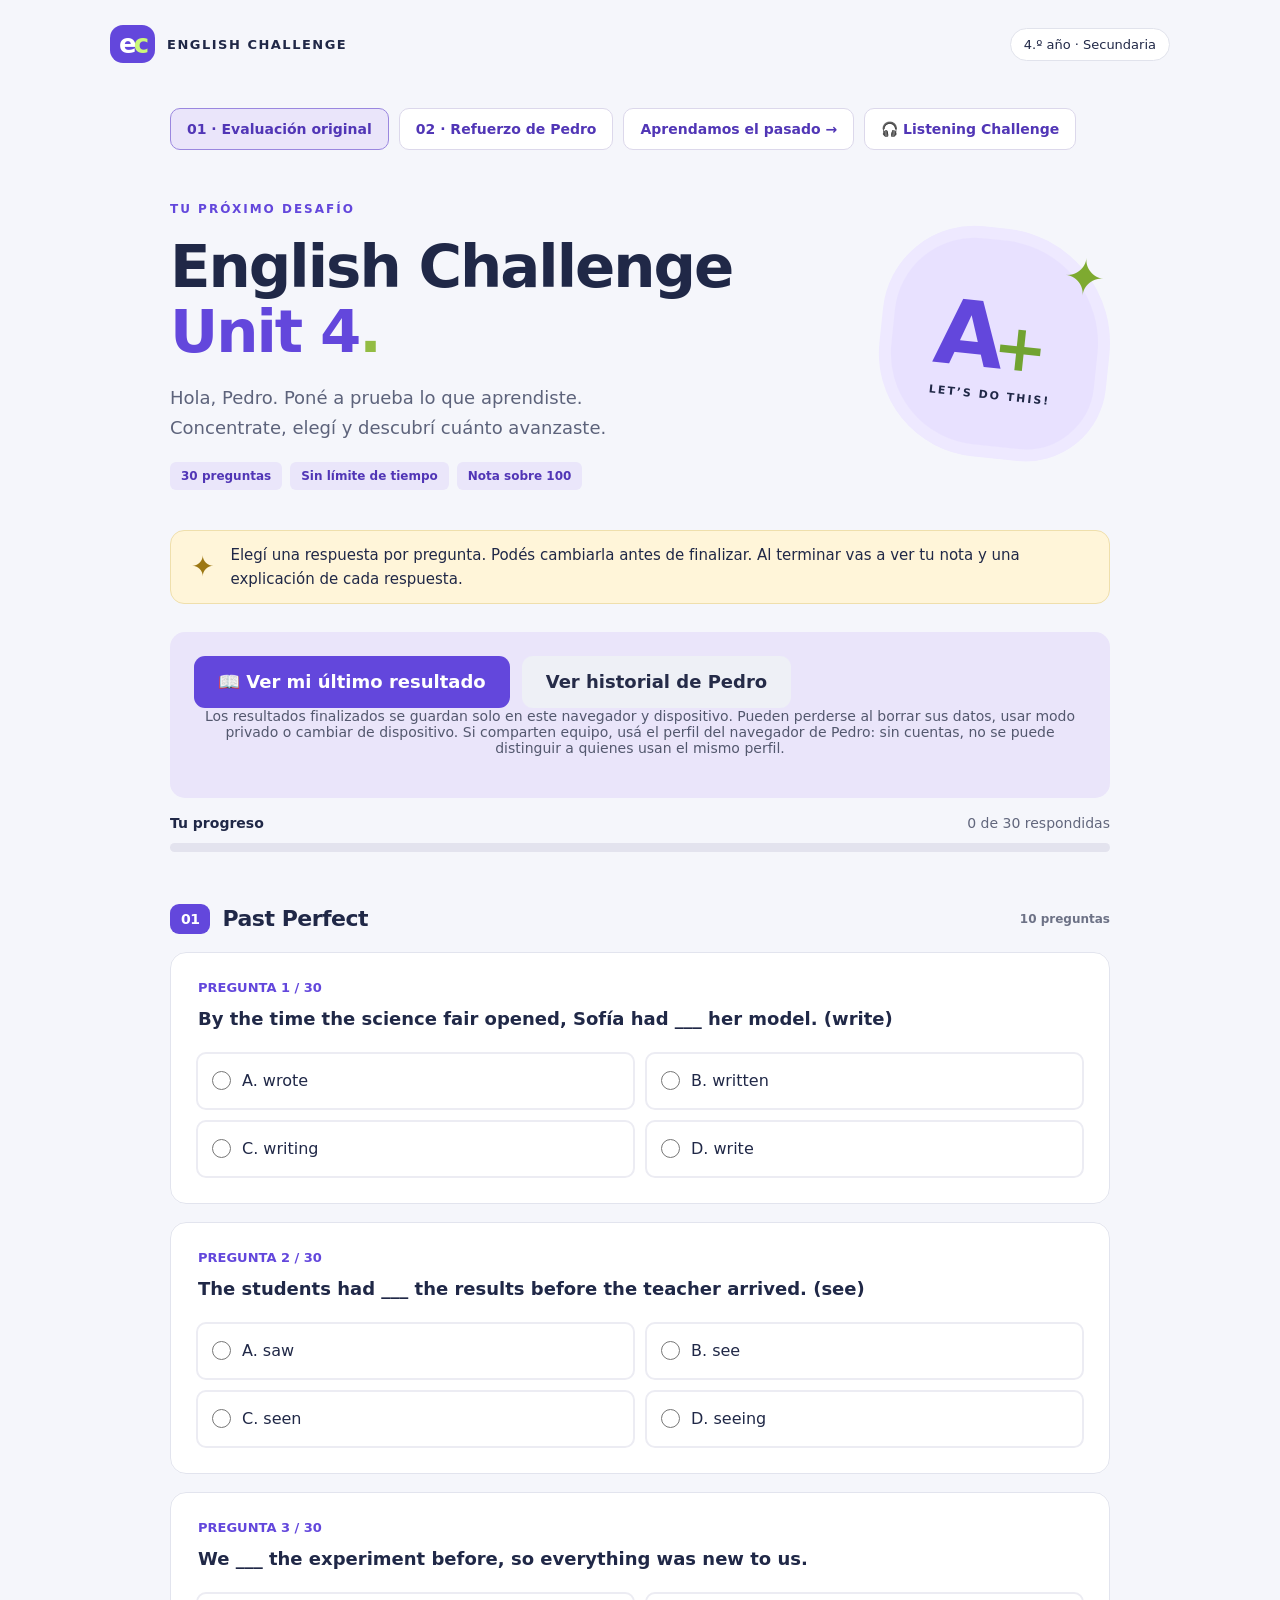
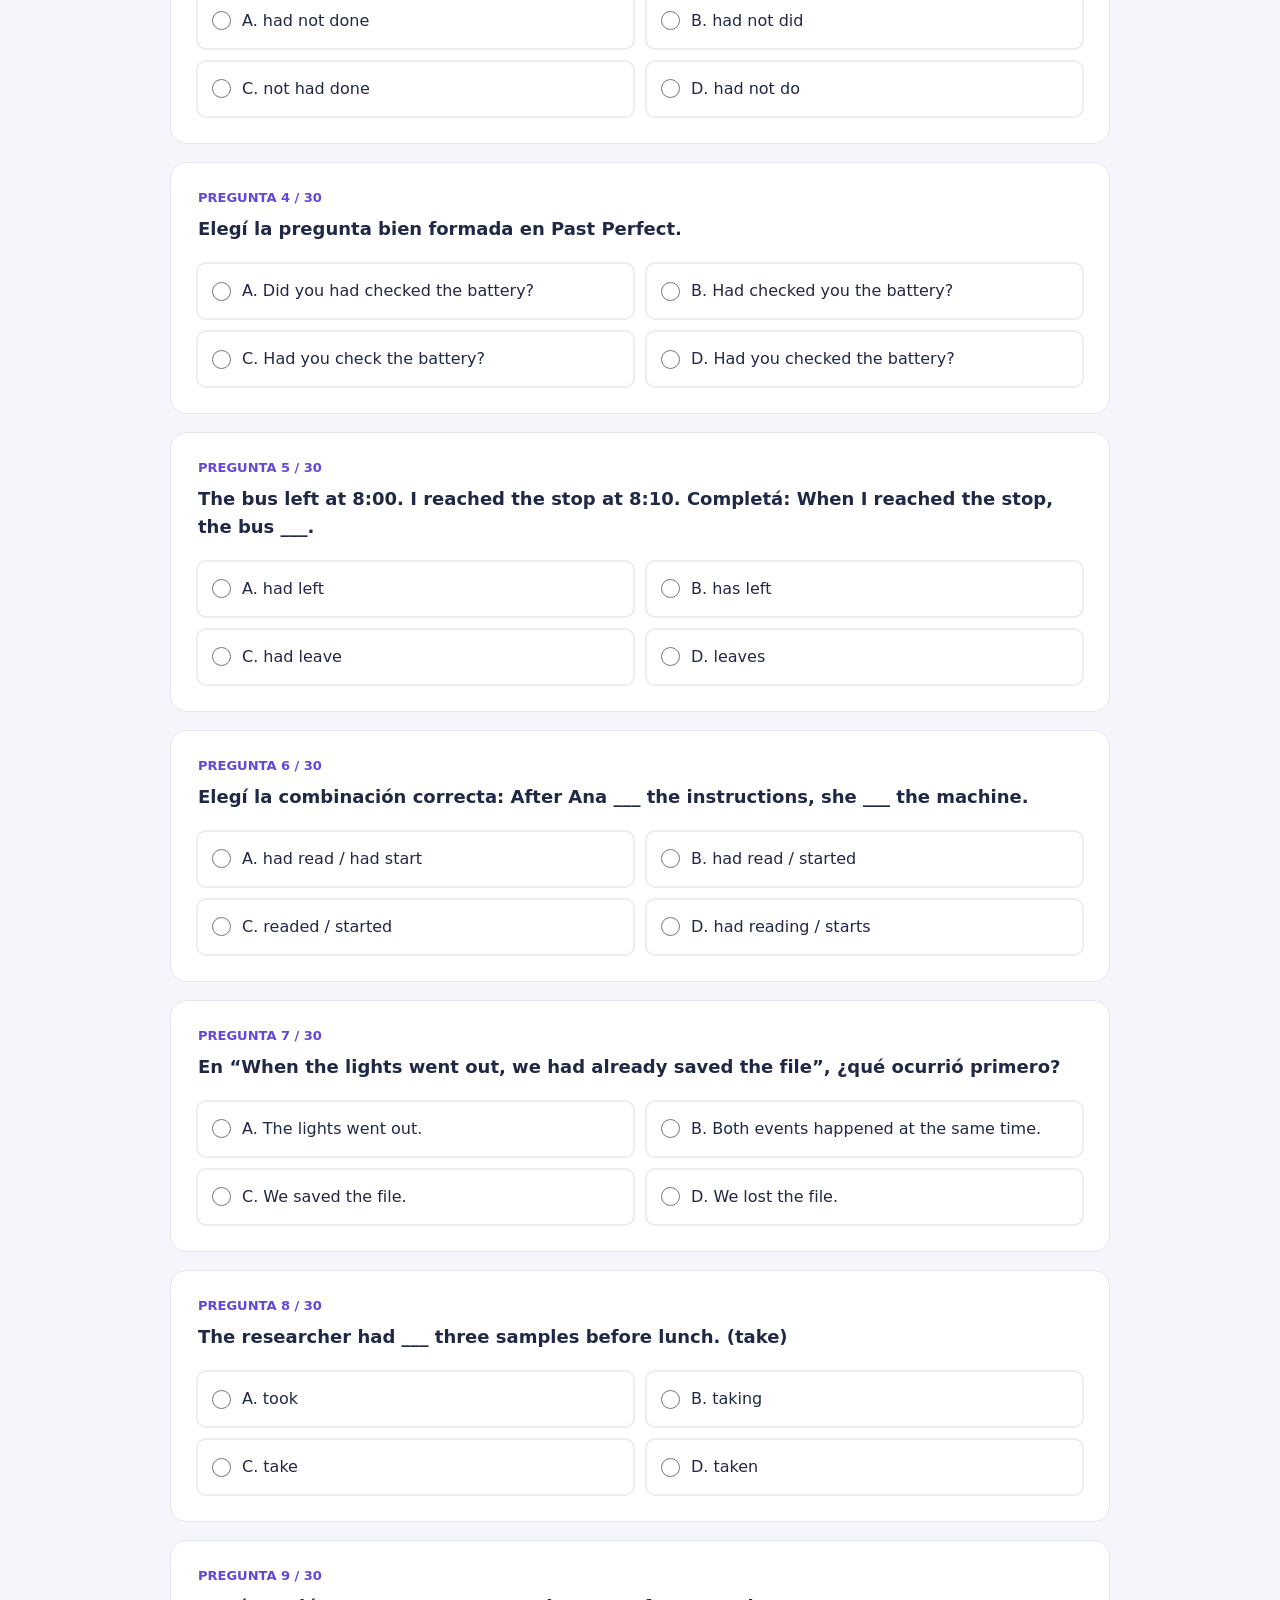
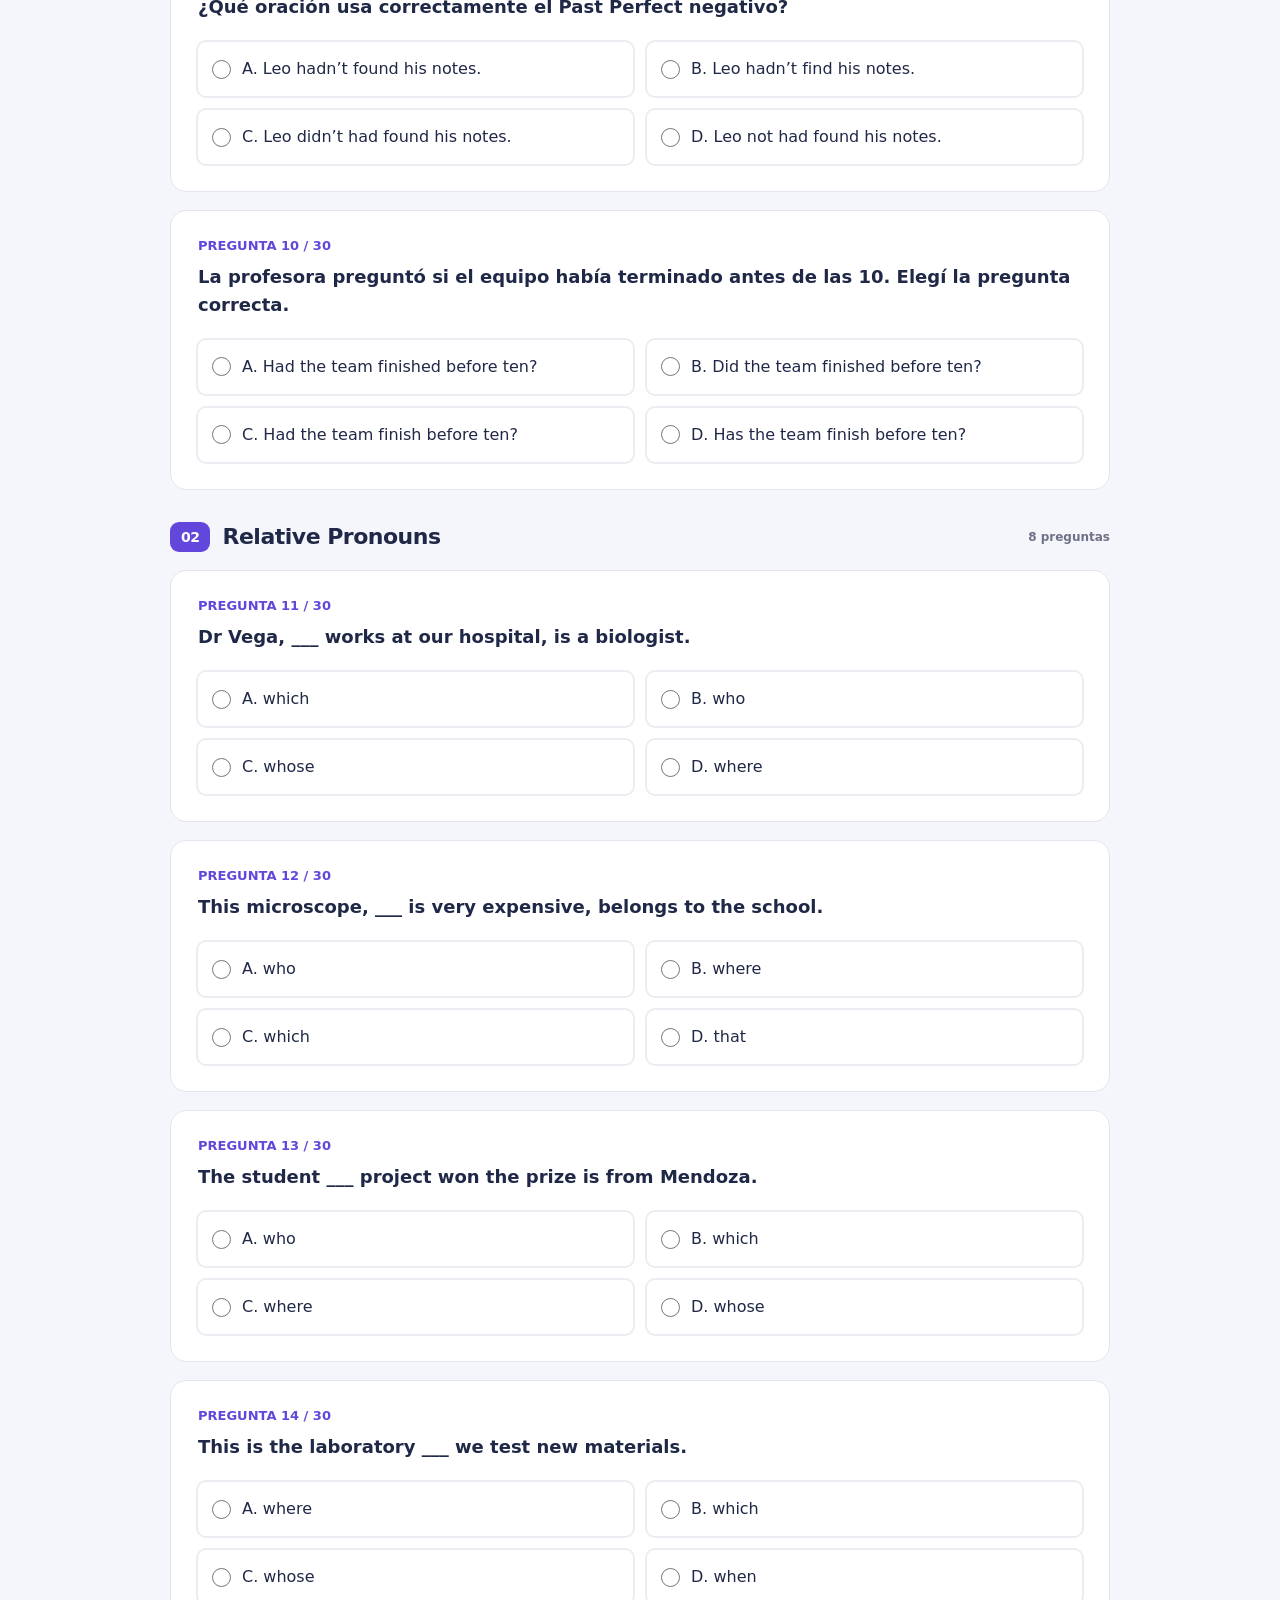
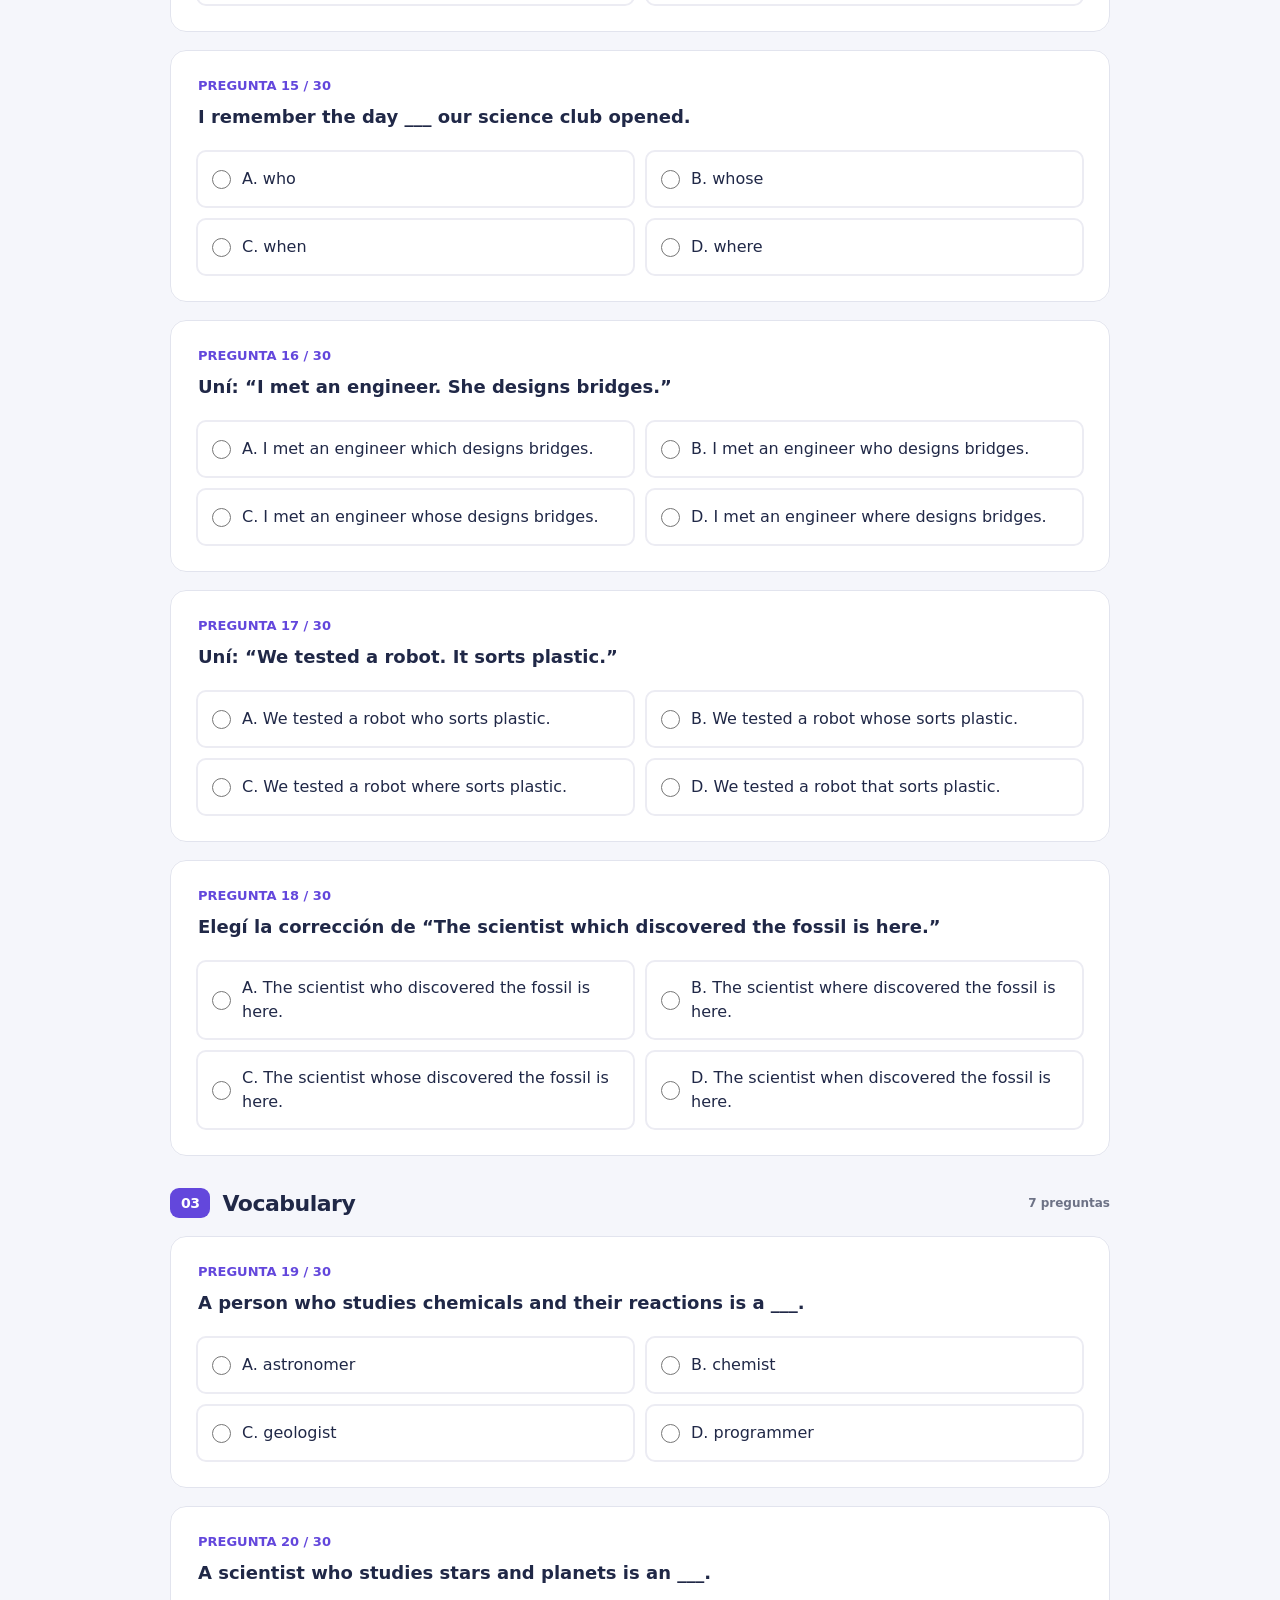
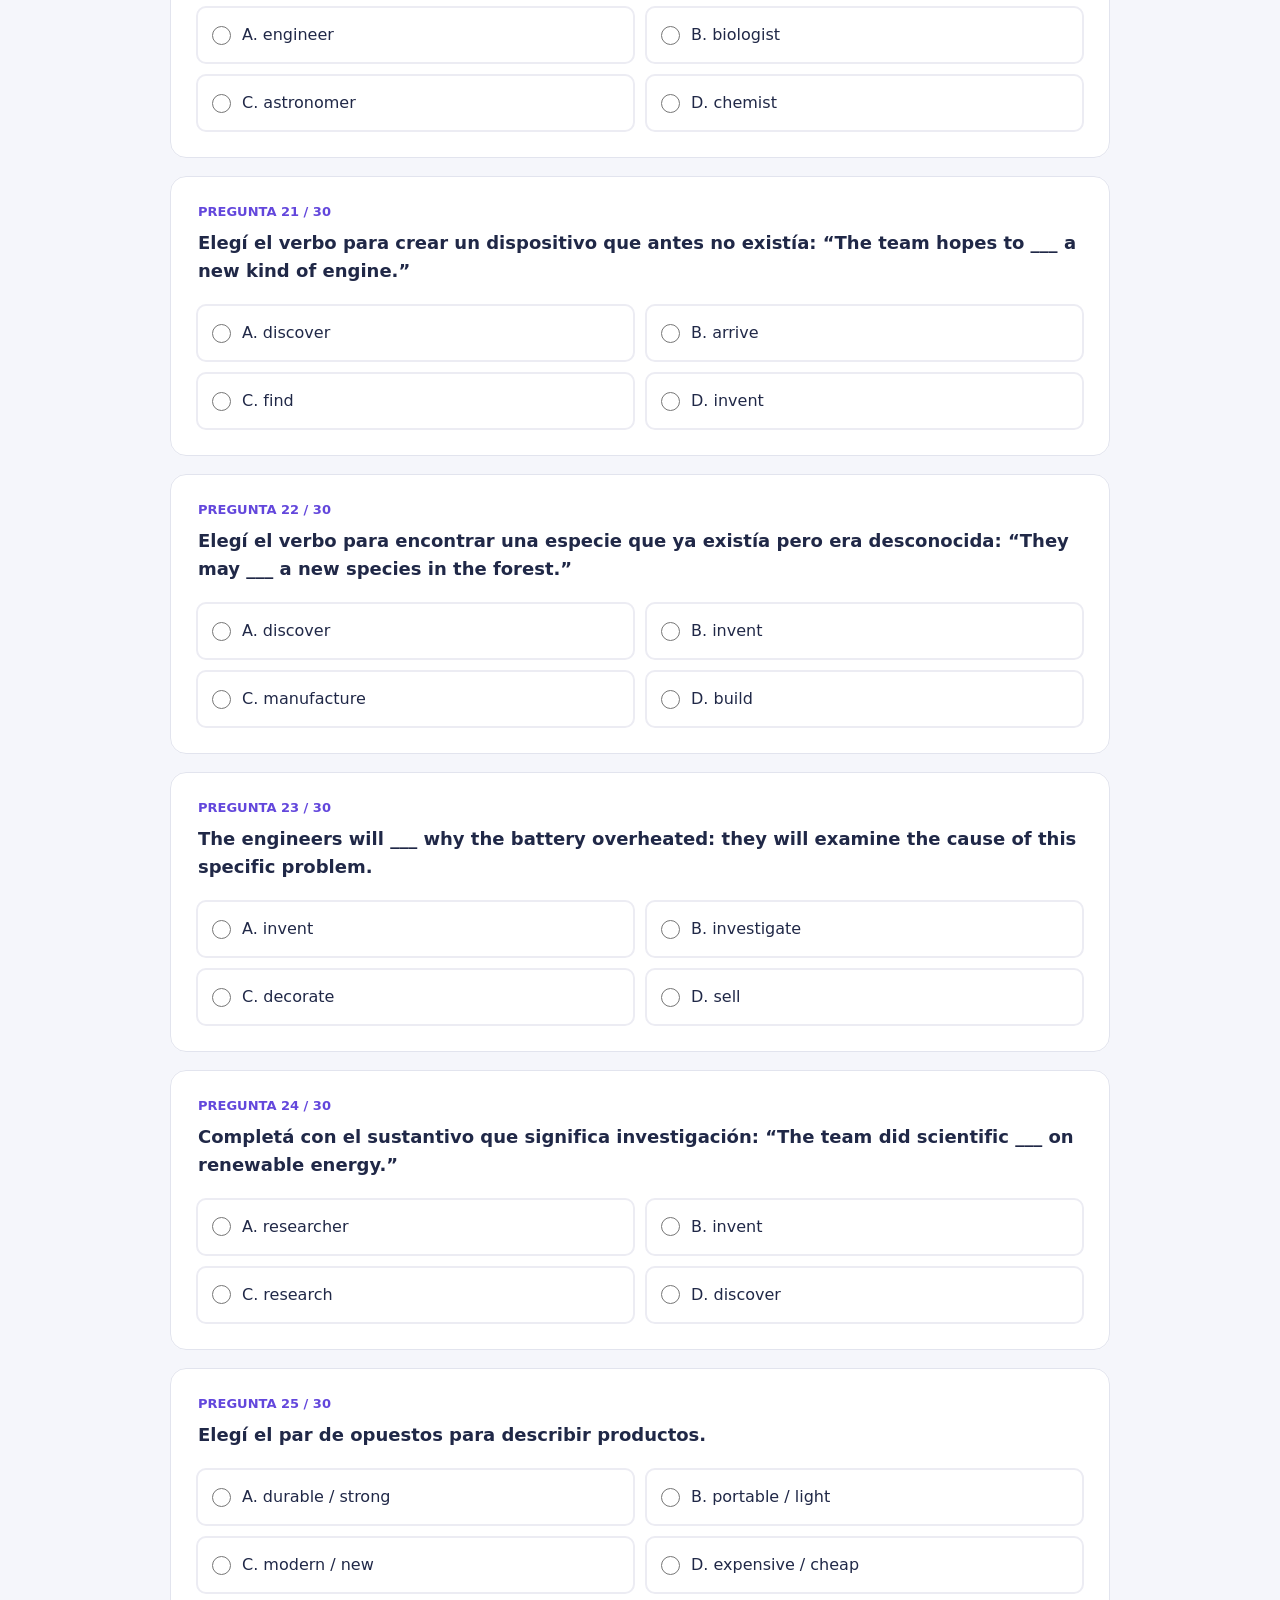
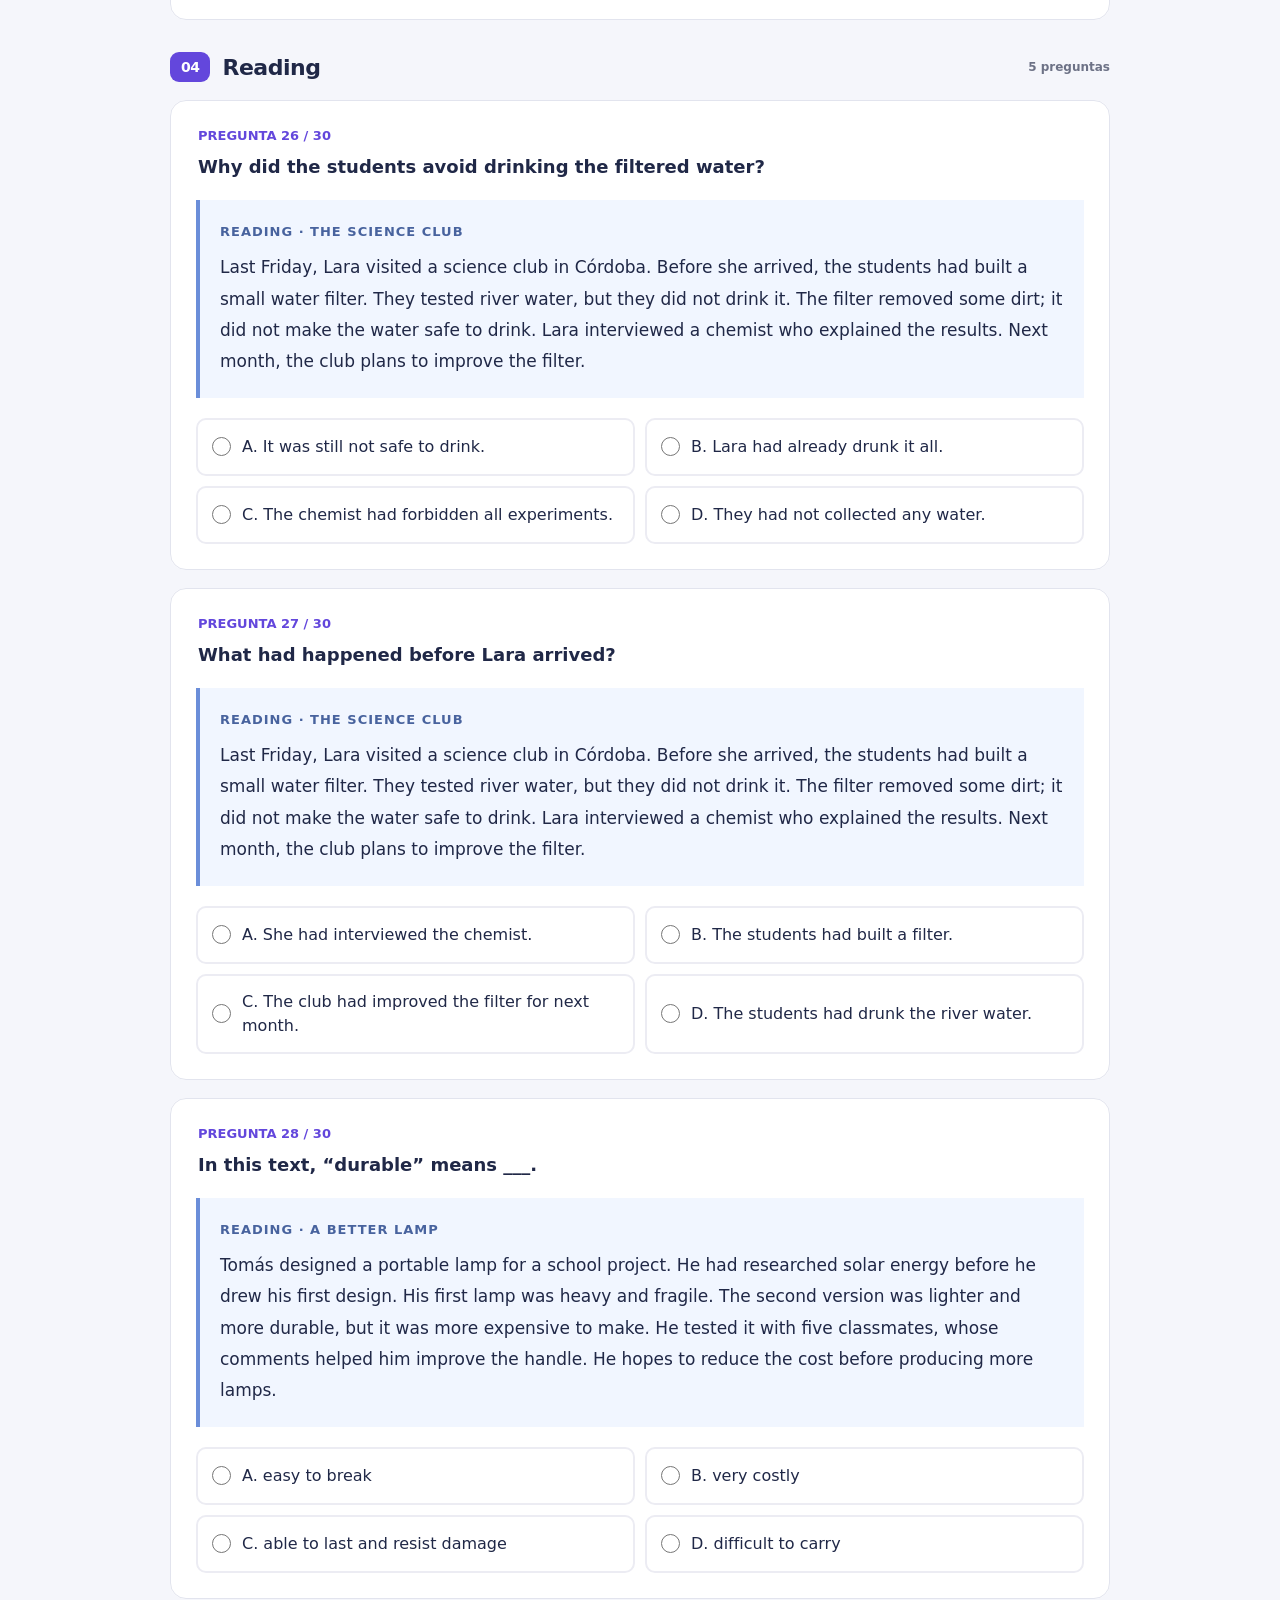
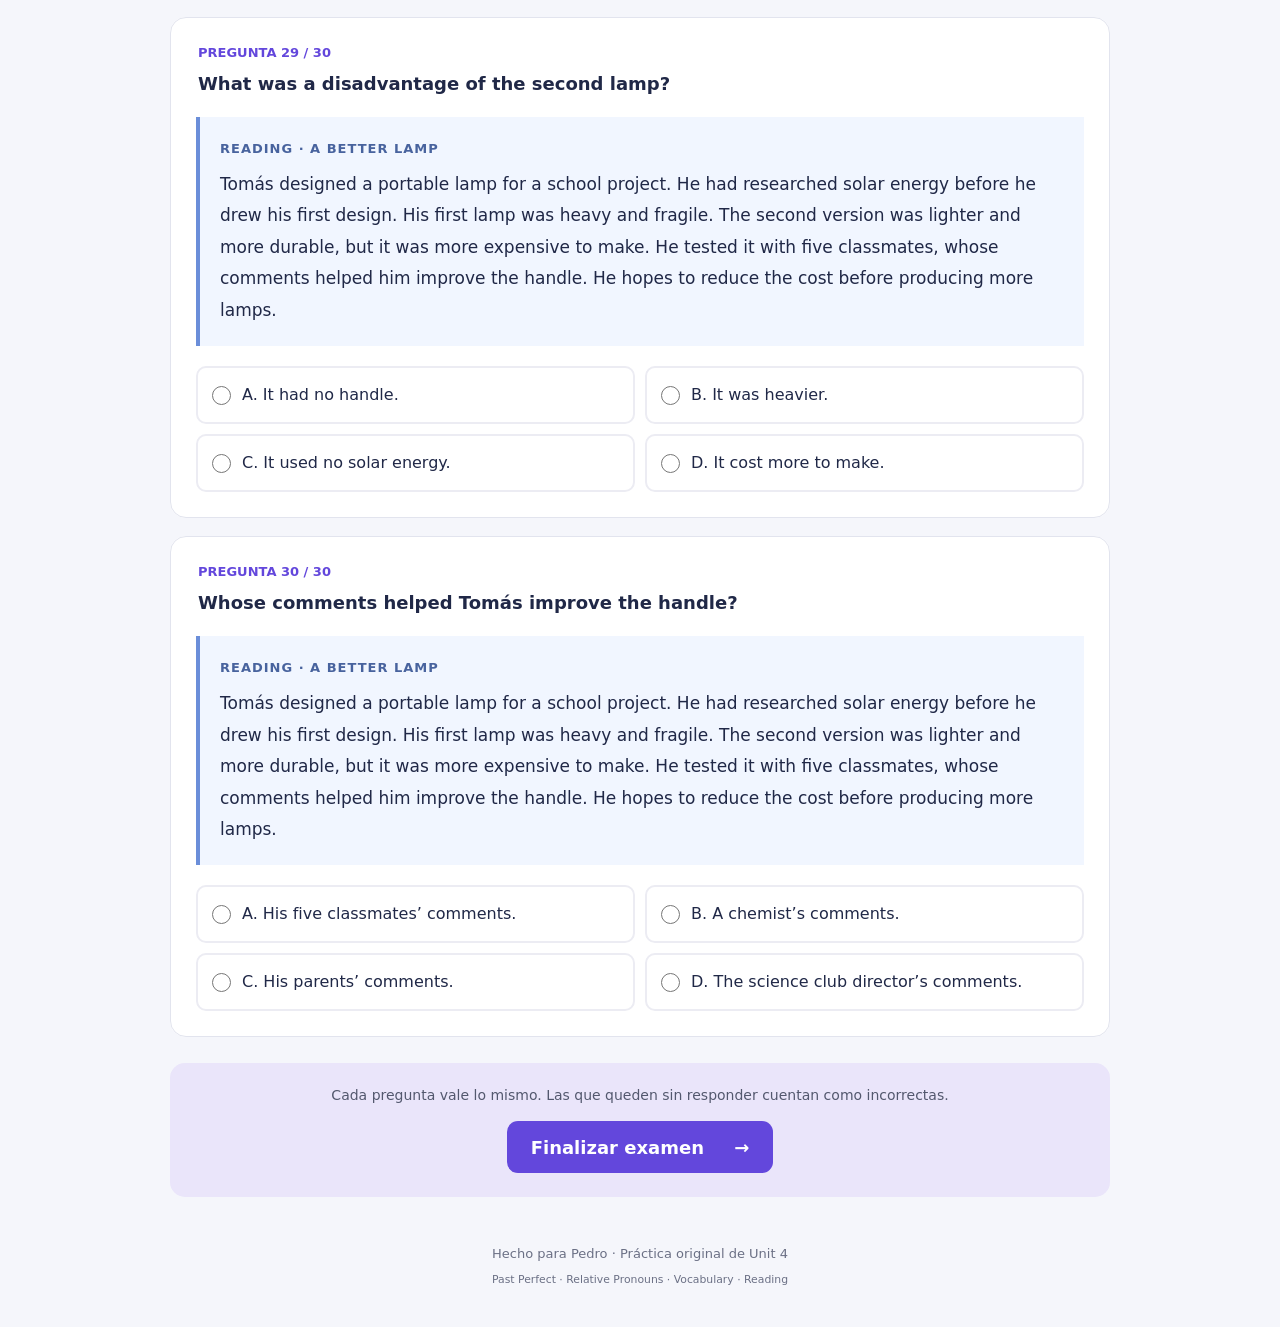
==== index.html @ b276d5b2 "Add files via upload" ====
<!doctype html>
<html lang="es-AR">
<head>
  <meta charset="utf-8"><meta name="viewport" content="width=device-width, initial-scale=1">
  <title>English Challenge – Unit 4</title>
  <meta name="description" content="Examen de práctica de inglés para Pedro: 30 desafíos de la Unidad 4.">
  <link rel="stylesheet" href="styles.css">
  <script src="questions.js" defer></script><script src="history.js" defer></script><script src="report.js" defer></script><script src="app.js" defer></script>
</head>
<body>
  <header><a class="brand" href="index.html"><span class="logo" aria-hidden="true">e<span>c</span></span> ENGLISH CHALLENGE</a><span class="badge">4.º año · Secundaria</span></header>
  <main>
    <nav class="challenge-nav" aria-label="Secciones"><a href="index.html" aria-current="page">01 · Evaluación original</a><a href="refuerzo.html">02 · Refuerzo de Pedro</a><a href="learning.html">Aprendamos el pasado →</a><a href="listening.html">🎧 Listening Challenge</a></nav>
    <section class="hero"><div><span class="eyebrow">TU PRÓXIMO DESAFÍO</span><h1>English Challenge <span>Unit 4<span class="dot">.</span></span></h1><p>Hola, Pedro. Poné a prueba lo que aprendiste.<br>Concentrate, elegí y descubrí cuánto avanzaste.</p><div class="chips"><span>30 preguntas</span><span>Sin límite de tiempo</span><span>Nota sobre 100</span></div></div><div class="hero-art" aria-hidden="true"><span class="orbit">✦</span><strong>A<span>+</span></strong><small>LET’S DO THIS!</small></div></section>
    <section class="instructions"><span aria-hidden="true">✦</span><p>Elegí una respuesta por pregunta. Podés cambiarla antes de finalizar. Al terminar vas a ver tu nota y una explicación de cada respuesta.</p></section>
    <section class="finish" aria-label="Resultados locales de Pedro">
      <div class="result-actions"><button id="last-result" class="primary" type="button">📖 Ver mi último resultado</button><button id="show-history" class="secondary" type="button">Ver historial de Pedro</button></div>
      <p>Los resultados finalizados se guardan solo en este navegador y dispositivo. Pueden perderse al borrar sus datos, usar modo privado o cambiar de dispositivo. Si comparten equipo, usá el perfil del navegador de Pedro: sin cuentas, no se puede distinguir a quienes usan el mismo perfil.</p>
      <p id="history-status" role="status" aria-live="polite"></p>
    </section>
    <section id="history-panel" hidden tabindex="-1" aria-label="Historial local de Pedro"></section>
    <section id="results" hidden tabindex="-1" aria-label="Resultado del examen"></section>
    <div id="exam-area"><div class="progress-panel"><div><strong>Tu progreso</strong><span id="progress-text" aria-live="polite">0 de 30 respondidas</span></div><progress id="progress" value="0" max="30" aria-label="Preguntas respondidas"></progress></div>
    <form id="exam" novalidate><div id="questions"></div><div class="finish"><p id="finish-note">Cada pregunta vale lo mismo. Las que queden sin responder cuentan como incorrectas.</p><button class="primary" type="submit">Finalizar examen <span aria-hidden="true">→</span></button></div></form></div>
    <section id="review" hidden aria-label="Revisión del examen"></section>
    <footer>Hecho para Pedro · Práctica original de Unit 4<br><small>Past Perfect · Relative Pronouns · Vocabulary · Reading</small></footer>
  </main>
  <dialog id="pending-dialog" aria-labelledby="pending-title" aria-describedby="pending-description">
    <h2 id="pending-title">Te quedan preguntas por responder</h2>
    <p id="pending-description"></p>
    <div class="dialog-actions"><button id="return-to-exam" class="primary" type="button" autofocus>Volver a responder</button><button id="finish-anyway" class="secondary" type="button">Finalizar igualmente</button></div>
  </dialog>
</body></html>
---- styles.css ----
:root{font-family:system-ui,-apple-system,BlinkMacSystemFont,"Segoe UI",sans-serif;color:#202847;background:#f5f6fb;font-size:18px;--purple:#6347dc;--green:#16704d;--red:#ab304b}*{box-sizing:border-box}body{margin:0}header{max-width:1120px;margin:auto;padding:25px 30px;display:flex;align-items:center;justify-content:space-between;gap:15px}.brand{display:flex;align-items:center;gap:12px;font-size:13px;font-weight:850;letter-spacing:1.5px;text-decoration:none;color:inherit}.logo{background:var(--purple);color:white;border-radius:13px;padding:4px 9px;font-size:26px;letter-spacing:-3px}.logo span{color:#cbf879}.badge{font-size:13px;background:white;border:1px solid #e1e3ec;padding:8px 13px;border-radius:30px}main{max-width:1000px;margin:auto;padding:12px 30px 35px}.hero{display:flex;align-items:center;justify-content:space-between;padding:34px 0 40px;gap:30px}.eyebrow{font-size:12px;letter-spacing:2px;font-weight:800;color:var(--purple)}h1{font-size:clamp(2.1rem,5vw,3.3rem);line-height:1.1;letter-spacing:-2px;margin:17px 0}h1>span{display:block;color:var(--purple)}.dot{color:#93bc43}.hero p{line-height:1.7;color:#5d637b}.chips{display:flex;gap:8px;flex-wrap:wrap}.chips span{font-size:12px;font-weight:650;background:#eae6fa;color:#5136b6;padding:7px 11px;border-radius:6px}.hero-art{position:relative;flex-shrink:0;display:grid;place-content:center;background:#e8e1ff;border-radius:40% 50% 35% 45%;width:230px;height:230px;transform:rotate(6deg);border:12px solid #eee9ff}.hero-art strong{font-size:90px;letter-spacing:-10px;color:var(--purple)}.hero-art strong span{color:#71a331;font-size:65px}.hero-art small{font-size:11px;font-weight:850;letter-spacing:2px}.orbit{position:absolute;right:0;top:0;font-size:50px;color:#7eaa30}.instructions{display:flex;align-items:center;gap:16px;background:#fff5d9;border:1px solid #efdfac;border-radius:14px;padding:12px 20px;margin-bottom:28px}.instructions>span{font-size:28px;color:#9c7713}.instructions p{font-size:15px;line-height:1.6;margin:0}.progress-panel{position:sticky;top:0;z-index:2;background:#f5f6bffd;background:#f5f6fbf5;padding:17px 0 20px;backdrop-filter:blur(8px)}.progress-panel>div{display:flex;justify-content:space-between;font-size:14px;gap:10px}#progress-text{color:#62677d}progress{display:block;width:100%;height:9px;margin-top:12px;border:0;border-radius:10px;overflow:hidden;background:#e3e3ee}progress::-webkit-progress-bar{background:#e3e3ee}progress::-webkit-progress-value{background:var(--purple)}progress::-moz-progress-bar{background:var(--purple)}.topic-heading{margin:32px 0 18px;display:flex;gap:12px;align-items:center;font-size:22px;letter-spacing:-.5px}.topic-heading span{background:var(--purple);color:white;border-radius:9px;padding:7px 11px;font-size:14px}.topic-heading small{font-size:12px;color:#6d7286;margin-left:auto;letter-spacing:0}.question{background:white;border:1px solid #e2e4ee;border-radius:16px;margin:0 0 18px;padding:25px;min-width:0}.question legend{float:left;width:100%;font-size:18px;font-weight:680;line-height:1.55;margin-bottom:19px}.question legend .number{color:var(--purple);font-size:13px;display:block;margin-bottom:7px}.options{clear:both;display:grid;grid-template-columns:1fr 1fr;gap:10px}.option{display:flex;align-items:center;gap:11px;cursor:pointer;border:2px solid #ececf3;border-radius:10px;padding:14px;font-size:16px;line-height:1.5;min-height:58px}.option:hover{border-color:#baaaf2;background:#faf8ff}.option:has(input:checked){border-color:var(--purple);background:#f0ecff}.option input{accent-color:var(--purple);width:19px;height:19px;flex-shrink:0;margin:0}button{font:inherit;cursor:pointer;min-height:52px;border:0;border-radius:11px;font-weight:700;padding:14px 24px}.primary{background:var(--purple);color:white}.primary:hover{background:#4b30bc}.primary span{margin-left:24px}button:focus-visible,a:focus-visible,input:focus-visible{outline:3px solid #b27c00;outline-offset:4px}.finish{background:#eae5fa;border-radius:15px;padding:24px;text-align:center;margin-top:26px}.finish p{font-size:14px;color:#53586e;margin:0 0 18px}.passage{clear:both;background:#f1f6ff;border-left:4px solid #6b8ed9;padding:20px;line-height:1.85;margin-bottom:20px;font-size:17px}.passage h3{margin:0 0 8px;font-size:13px;letter-spacing:1px;color:#48639e}.result-card{background:#242441;color:white;border-radius:20px;padding:30px;margin:20px 0}.result-card h2{margin:0 0 12px}.score{font-size:64px;font-weight:850;color:#d2f297}.score small{font-size:24px;color:#c1bed8}.stats{display:flex;gap:20px;flex-wrap:wrap;font-size:16px}.topic-results{display:grid;grid-template-columns:1fr 1fr;gap:12px;margin:24px 0}.topic-result{background:#ffffff12;border:1px solid #ffffff26;border-radius:12px;padding:15px;font-size:14px}.topic-result strong{display:block;color:#d2f297;font-size:24px}.topic-result p{margin:5px 0}.result-actions{display:flex;flex-wrap:wrap;gap:12px}.secondary{background:#eef0f6;color:#252b48}.review-title{margin-top:36px}.review-card h3{font-size:18px;line-height:1.5;margin-top:8px}.status{font-size:13px;font-weight:800;color:var(--green)}.status.wrong{color:var(--red)}.answer-line{font-size:16px;line-height:1.6;margin:8px 0}.explanation{font-size:16px;line-height:1.7;background:#f5f3fd;border-radius:10px;padding:16px;margin-top:15px}footer{text-align:center;color:#6b7085;font-size:13px;line-height:1.9;margin-top:45px}[hidden]{display:none!important}@media(max-width:650px){header{padding:18px}.badge{font-size:11px;padding:6px 9px}.brand{font-size:10px;letter-spacing:.7px;gap:8px}main{padding:5px 16px 25px}.hero{padding:20px 0 28px}.hero-art{display:none}.hero p{font-size:16px}.question{padding:19px 16px}.options{grid-template-columns:1fr}.topic-heading{font-size:20px}.topic-heading small{font-size:11px}.topic-results{grid-template-columns:1fr}.score{font-size:56px}.result-card{padding:24px 20px}.instructions{padding:14px}.finish button{width:100%}}

.challenge-nav{display:flex;gap:10px;flex-wrap:wrap;margin:8px 0 12px}.challenge-nav a{border:1px solid #dcd8eb;border-radius:10px;padding:12px 16px;font-size:14px;font-weight:700;color:#5136b6;text-decoration:none;background:white}.challenge-nav a[aria-current="page"]{background:#eae5fa;border-color:#9a87df}.challenge-nav a:hover{border-color:var(--purple)}@media(max-width:650px){.challenge-nav a{flex:1;min-width:140px}.topic-heading{flex-wrap:wrap}.topic-heading small{margin-left:0}}
/* Confirmación antes de entregar: conserva la paleta y los botones existentes. */
dialog{max-width:560px;width:calc(100% - 32px);border:1px solid #e2e4ee;border-radius:18px;padding:28px;color:#202847;box-shadow:0 20px 80px #20284740}dialog::backdrop{background:#20284799}dialog h2{font-size:24px;margin:0 0 14px}dialog p{line-height:1.7;font-size:17px}.dialog-actions{display:flex;gap:12px;flex-wrap:wrap;margin-top:24px}@media(max-width:650px){.dialog-actions button{width:100%}}
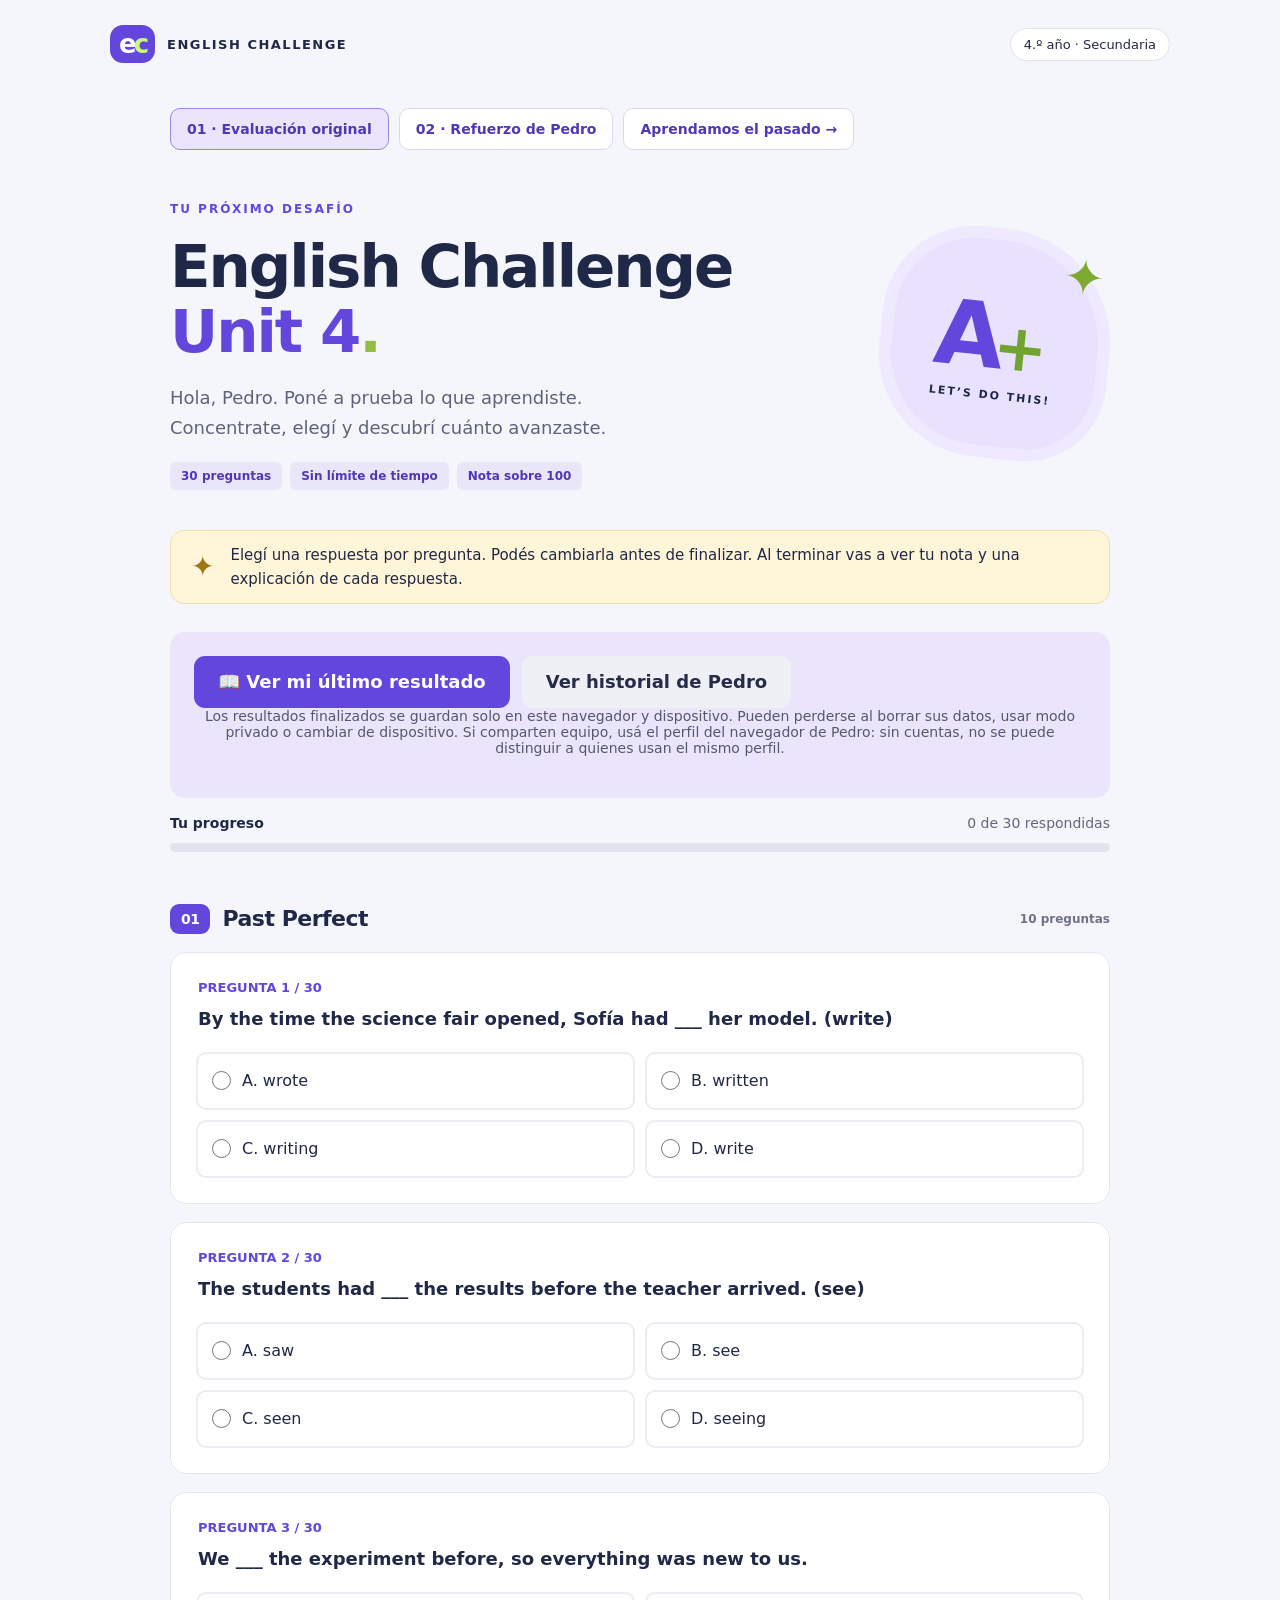
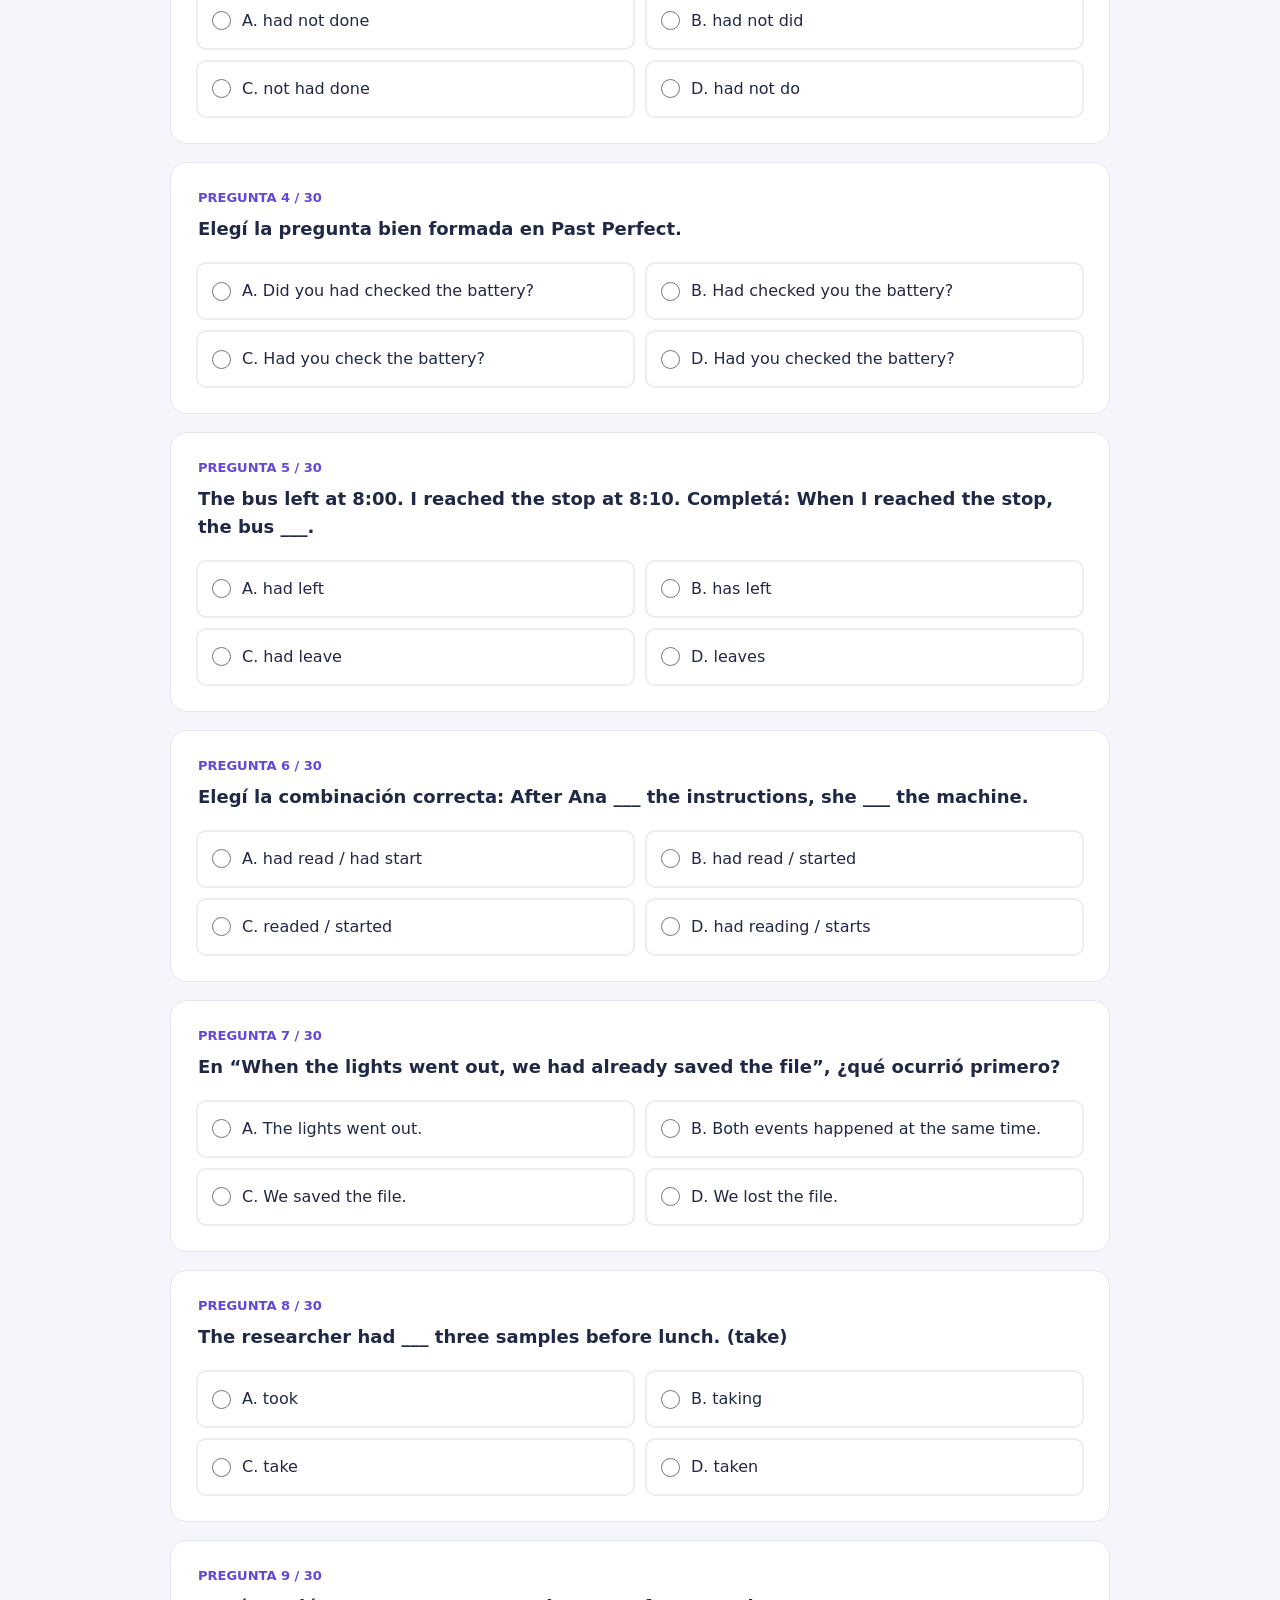
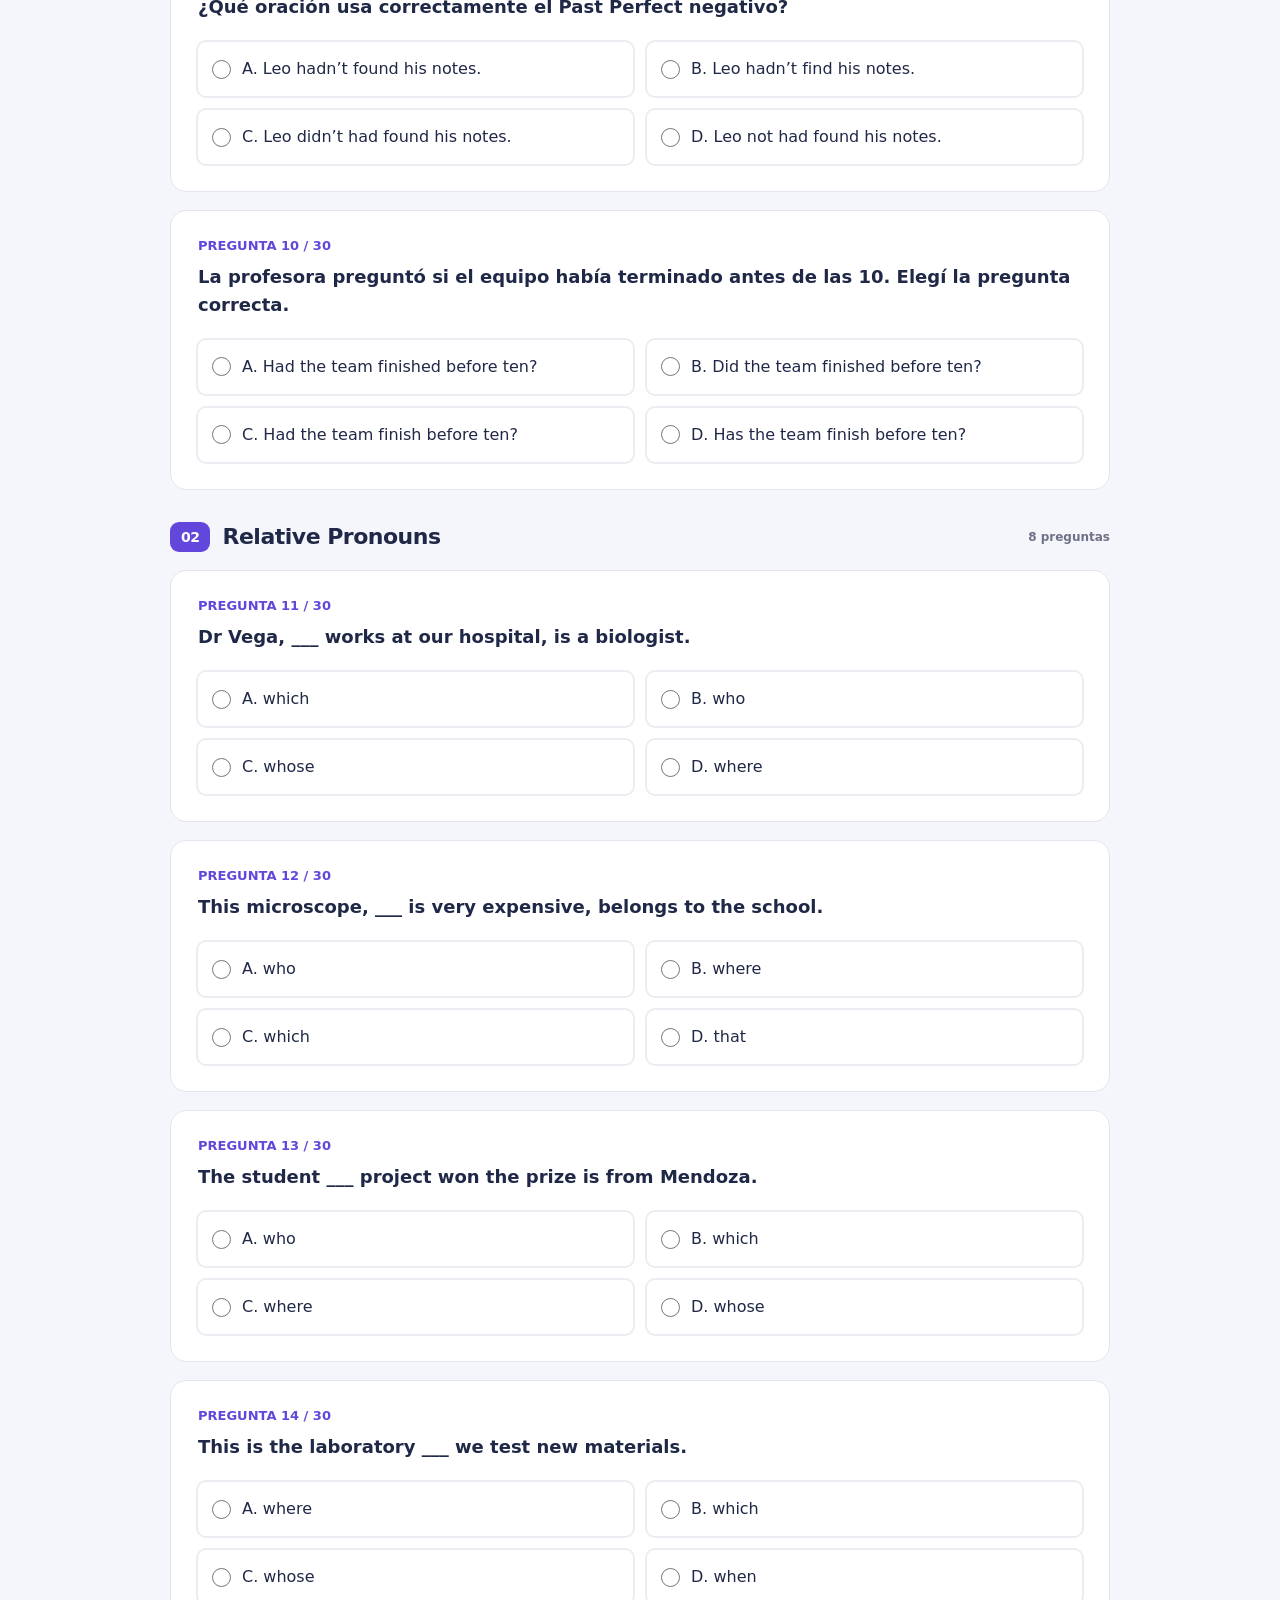
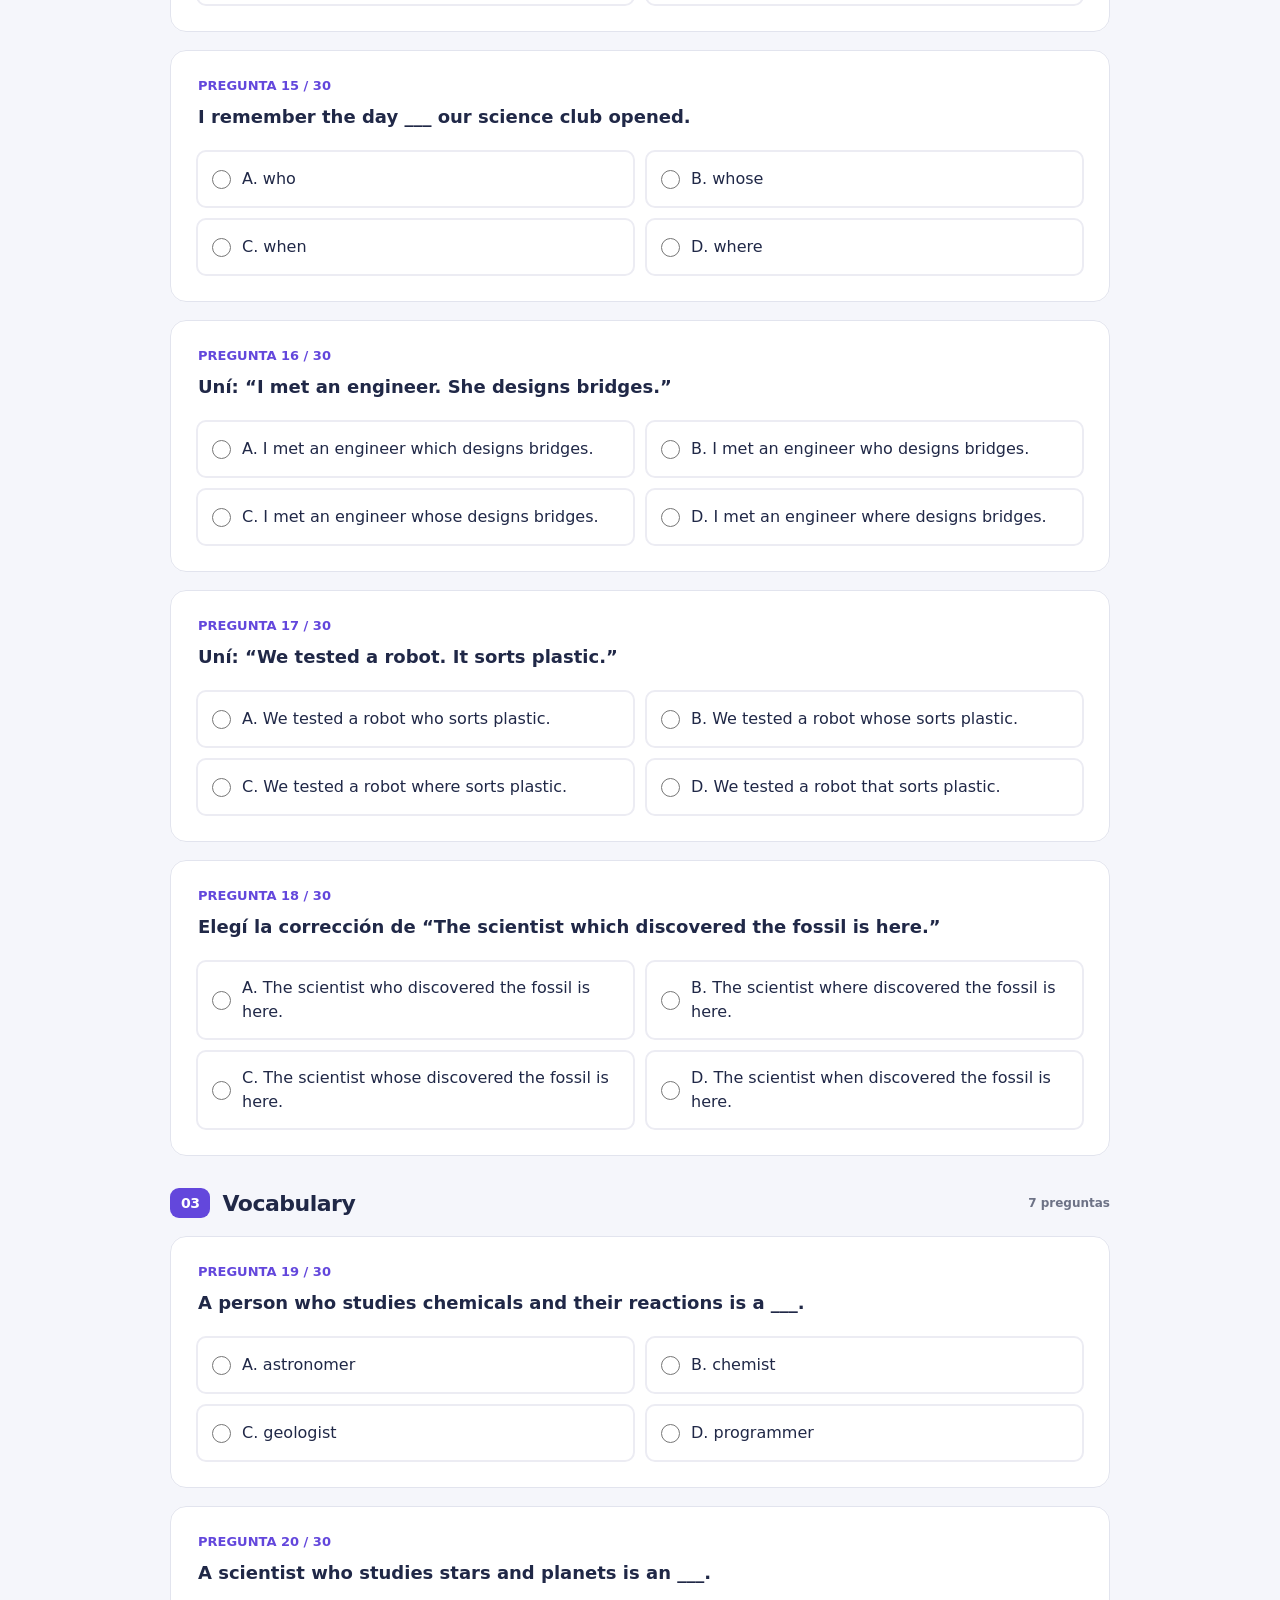
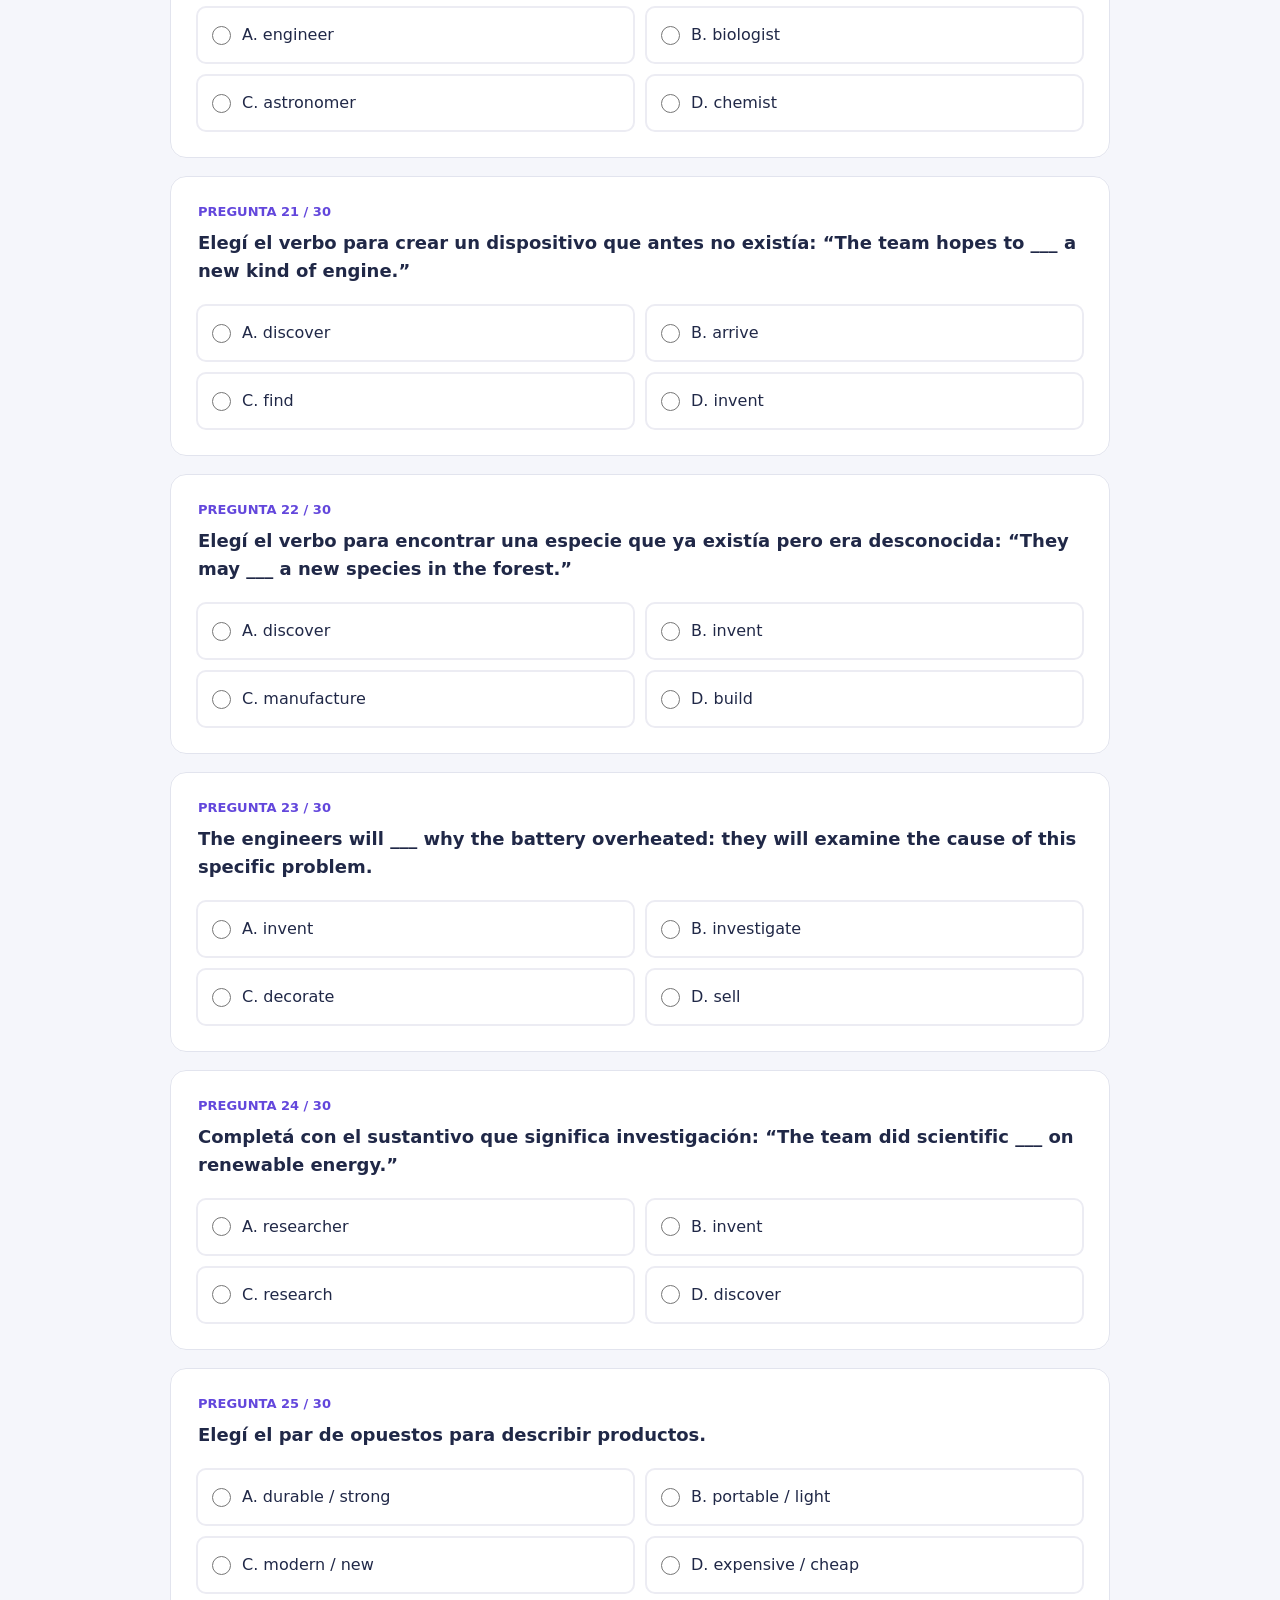
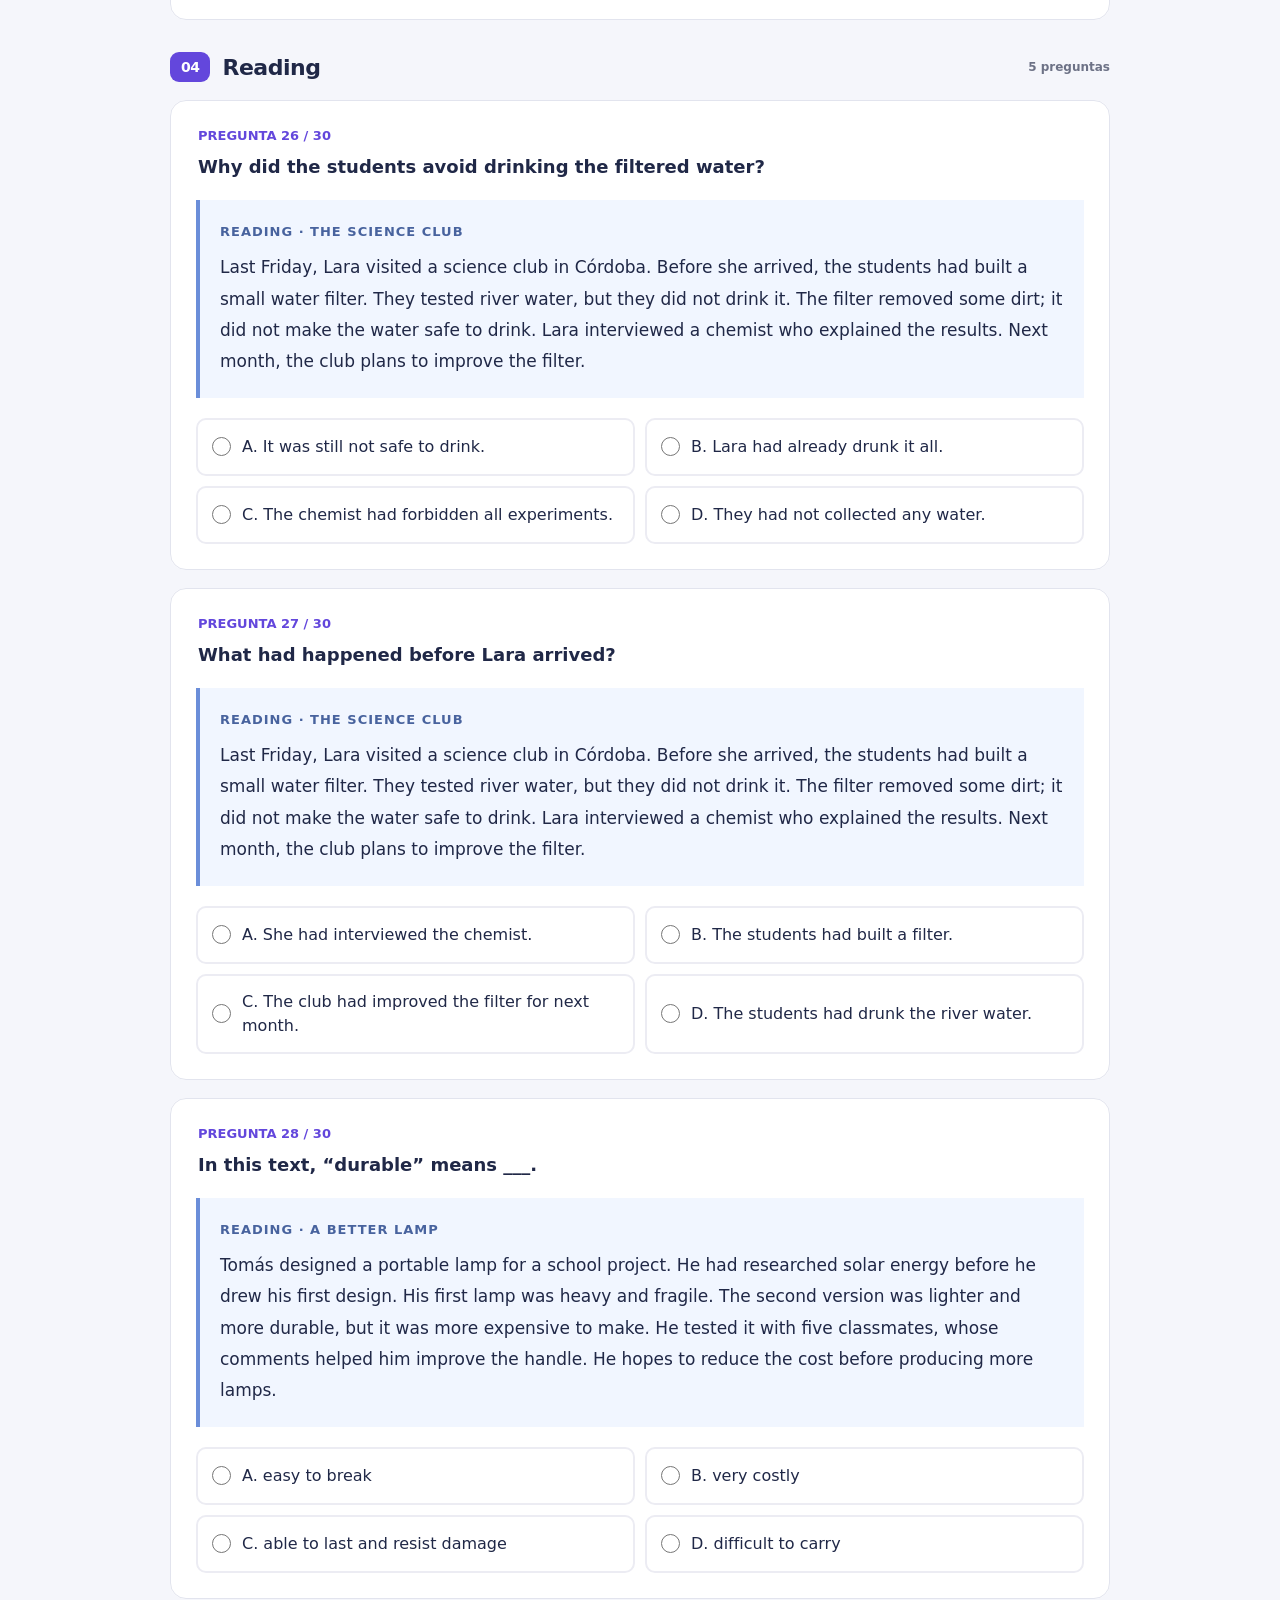
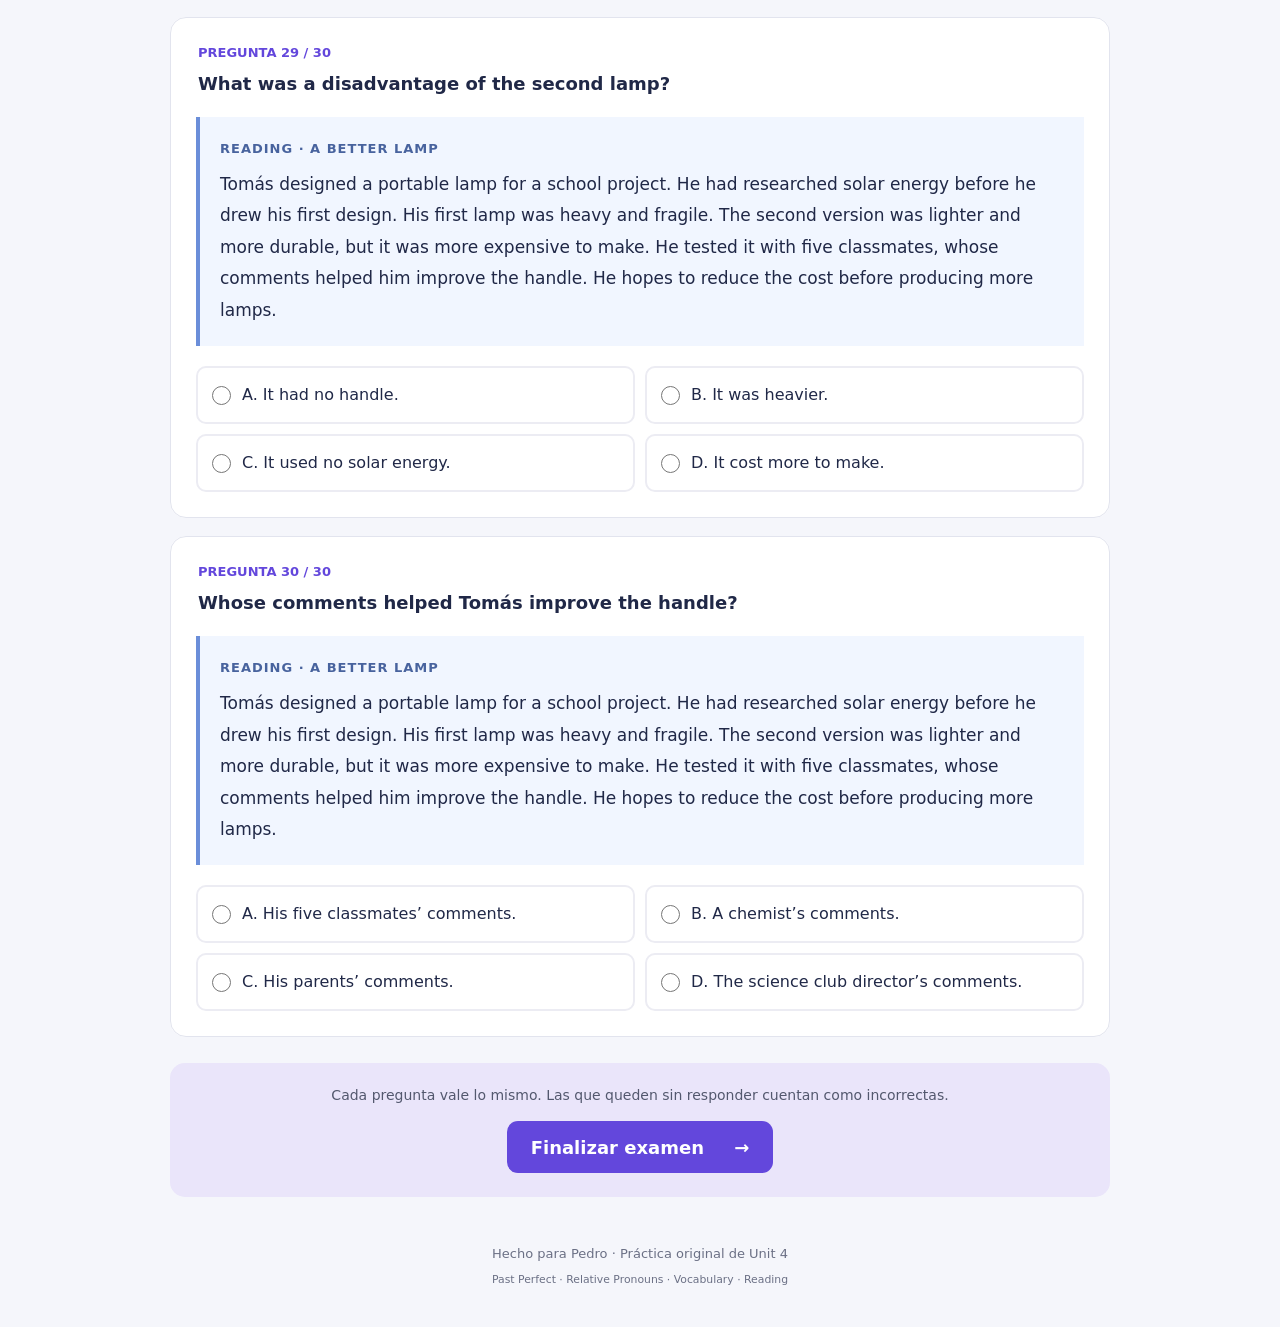
==== commit 1638a1c7: "Mejoras de mini clase interactiva de Pedro" ====
--- a/index.html
+++ b/index.html
@@ -10,7 +10,7 @@
 <body>
   <header><a class="brand" href="index.html"><span class="logo" aria-hidden="true">e<span>c</span></span> ENGLISH CHALLENGE</a><span class="badge">4.º año · Secundaria</span></header>
   <main>
-    <nav class="challenge-nav" aria-label="Secciones"><a href="index.html" aria-current="page">01 · Evaluación original</a><a href="refuerzo.html">02 · Refuerzo de Pedro</a><a href="learning.html">Aprendamos el pasado →</a><a href="listening.html">🎧 Listening Challenge</a></nav>
+    <nav class="challenge-nav" aria-label="Secciones"><a href="index.html" aria-current="page">01 · Evaluación original</a><a href="refuerzo.html">02 · Refuerzo de Pedro</a><a href="learning.html">Aprendamos el pasado →</a></nav>
     <section class="hero"><div><span class="eyebrow">TU PRÓXIMO DESAFÍO</span><h1>English Challenge <span>Unit 4<span class="dot">.</span></span></h1><p>Hola, Pedro. Poné a prueba lo que aprendiste.<br>Concentrate, elegí y descubrí cuánto avanzaste.</p><div class="chips"><span>30 preguntas</span><span>Sin límite de tiempo</span><span>Nota sobre 100</span></div></div><div class="hero-art" aria-hidden="true"><span class="orbit">✦</span><strong>A<span>+</span></strong><small>LET’S DO THIS!</small></div></section>
     <section class="instructions"><span aria-hidden="true">✦</span><p>Elegí una respuesta por pregunta. Podés cambiarla antes de finalizar. Al terminar vas a ver tu nota y una explicación de cada respuesta.</p></section>
     <section class="finish" aria-label="Resultados locales de Pedro">
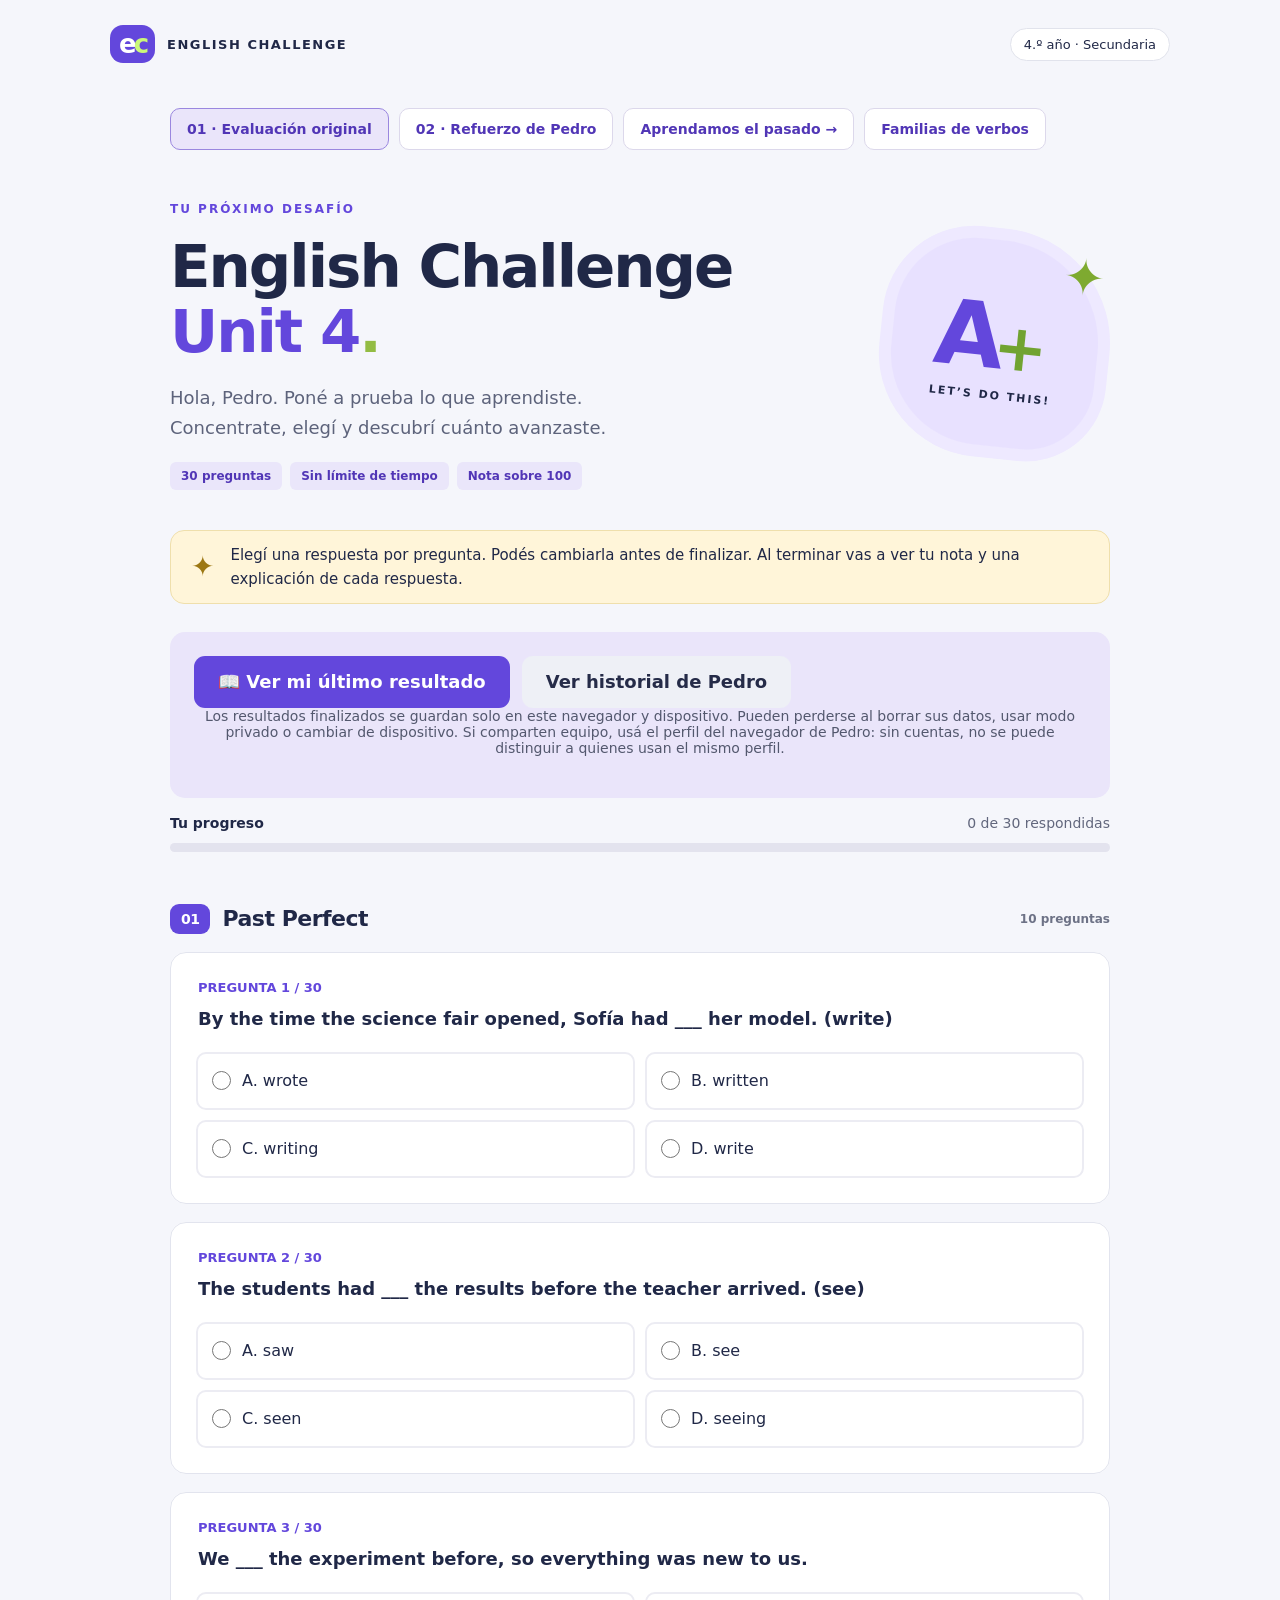
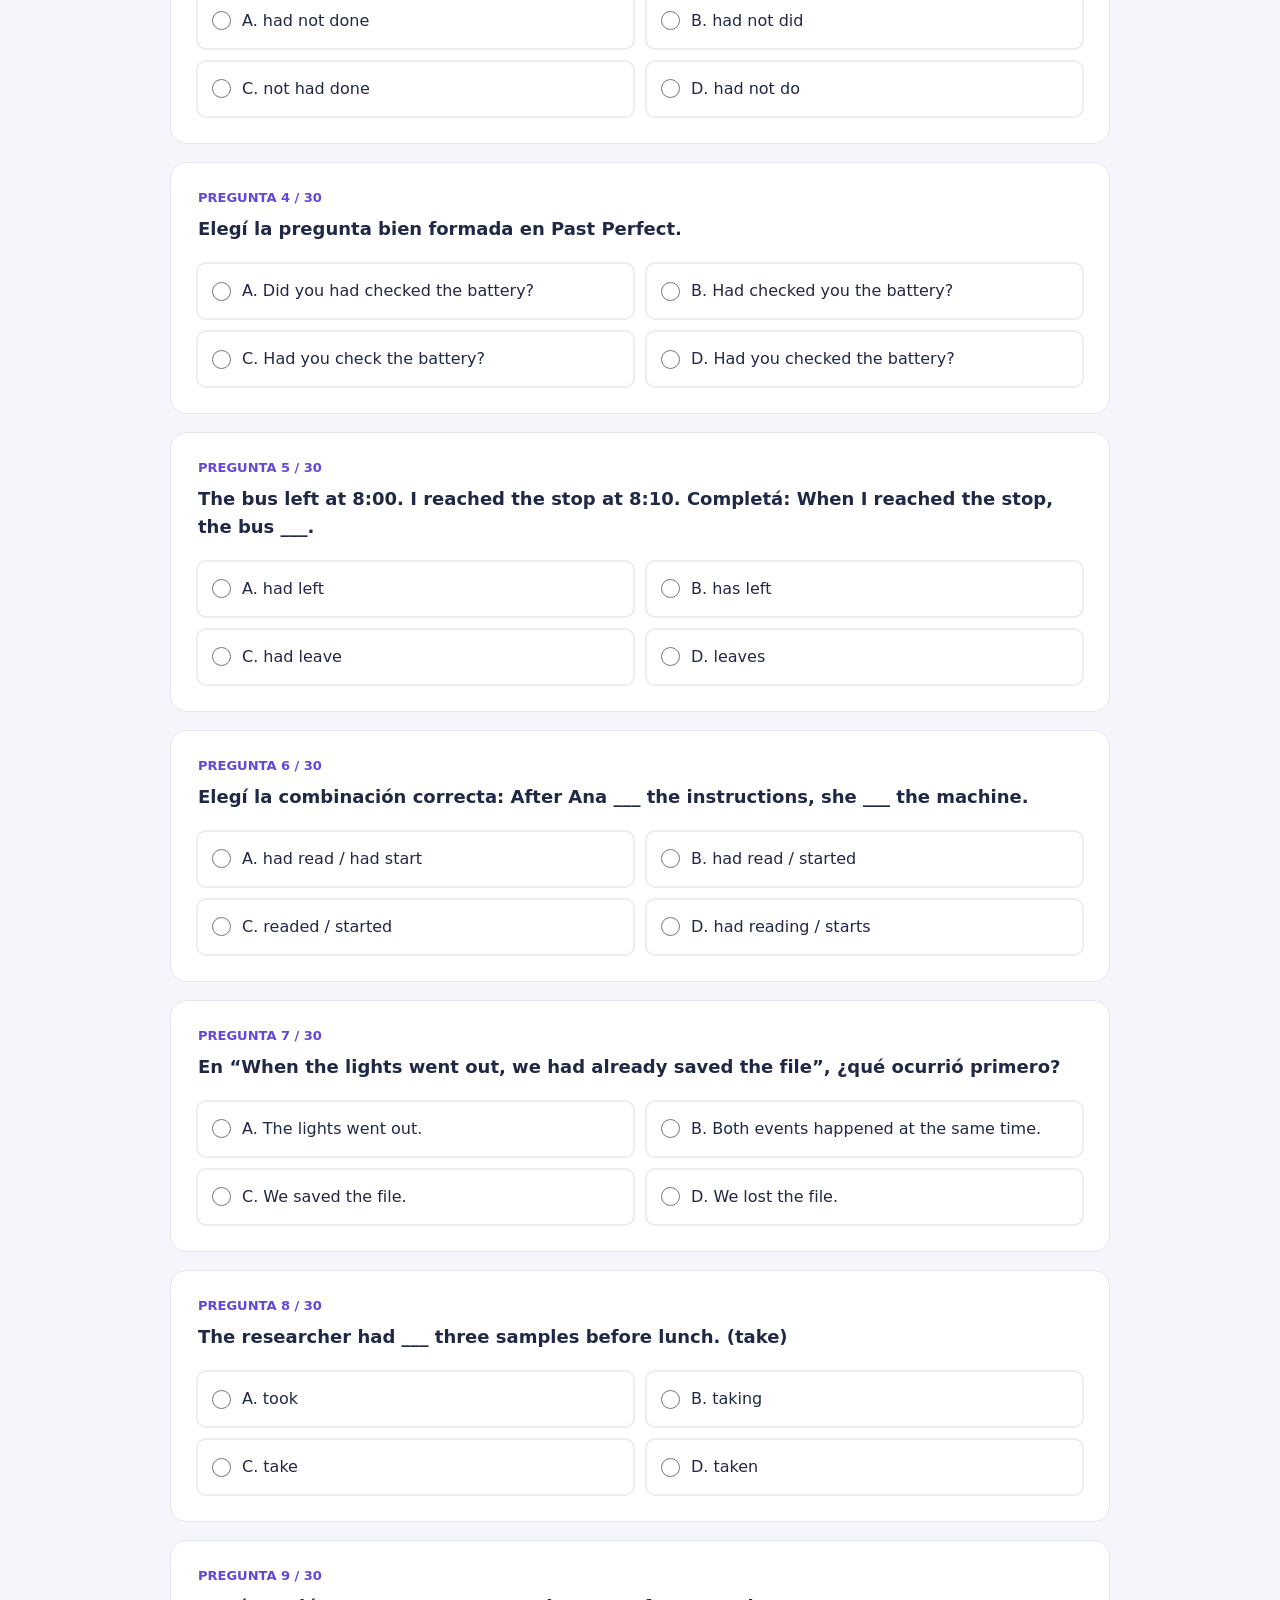
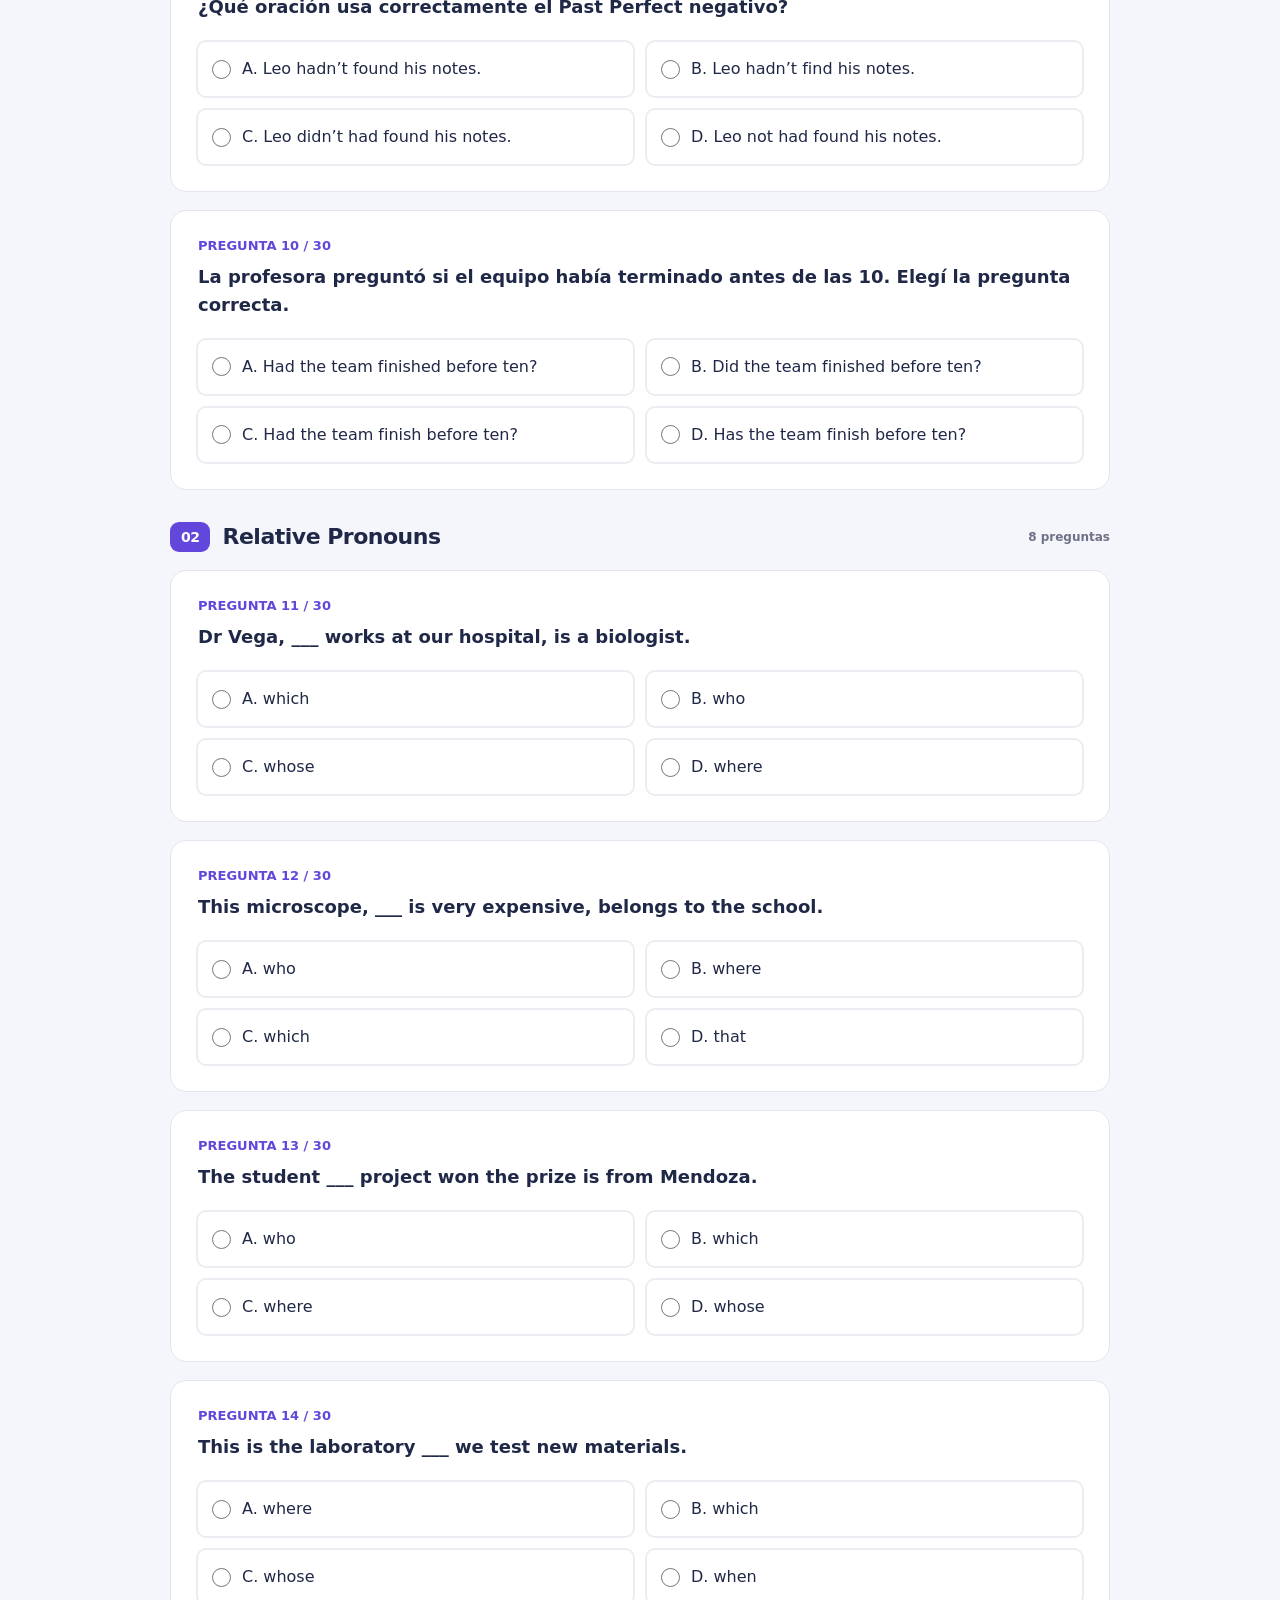
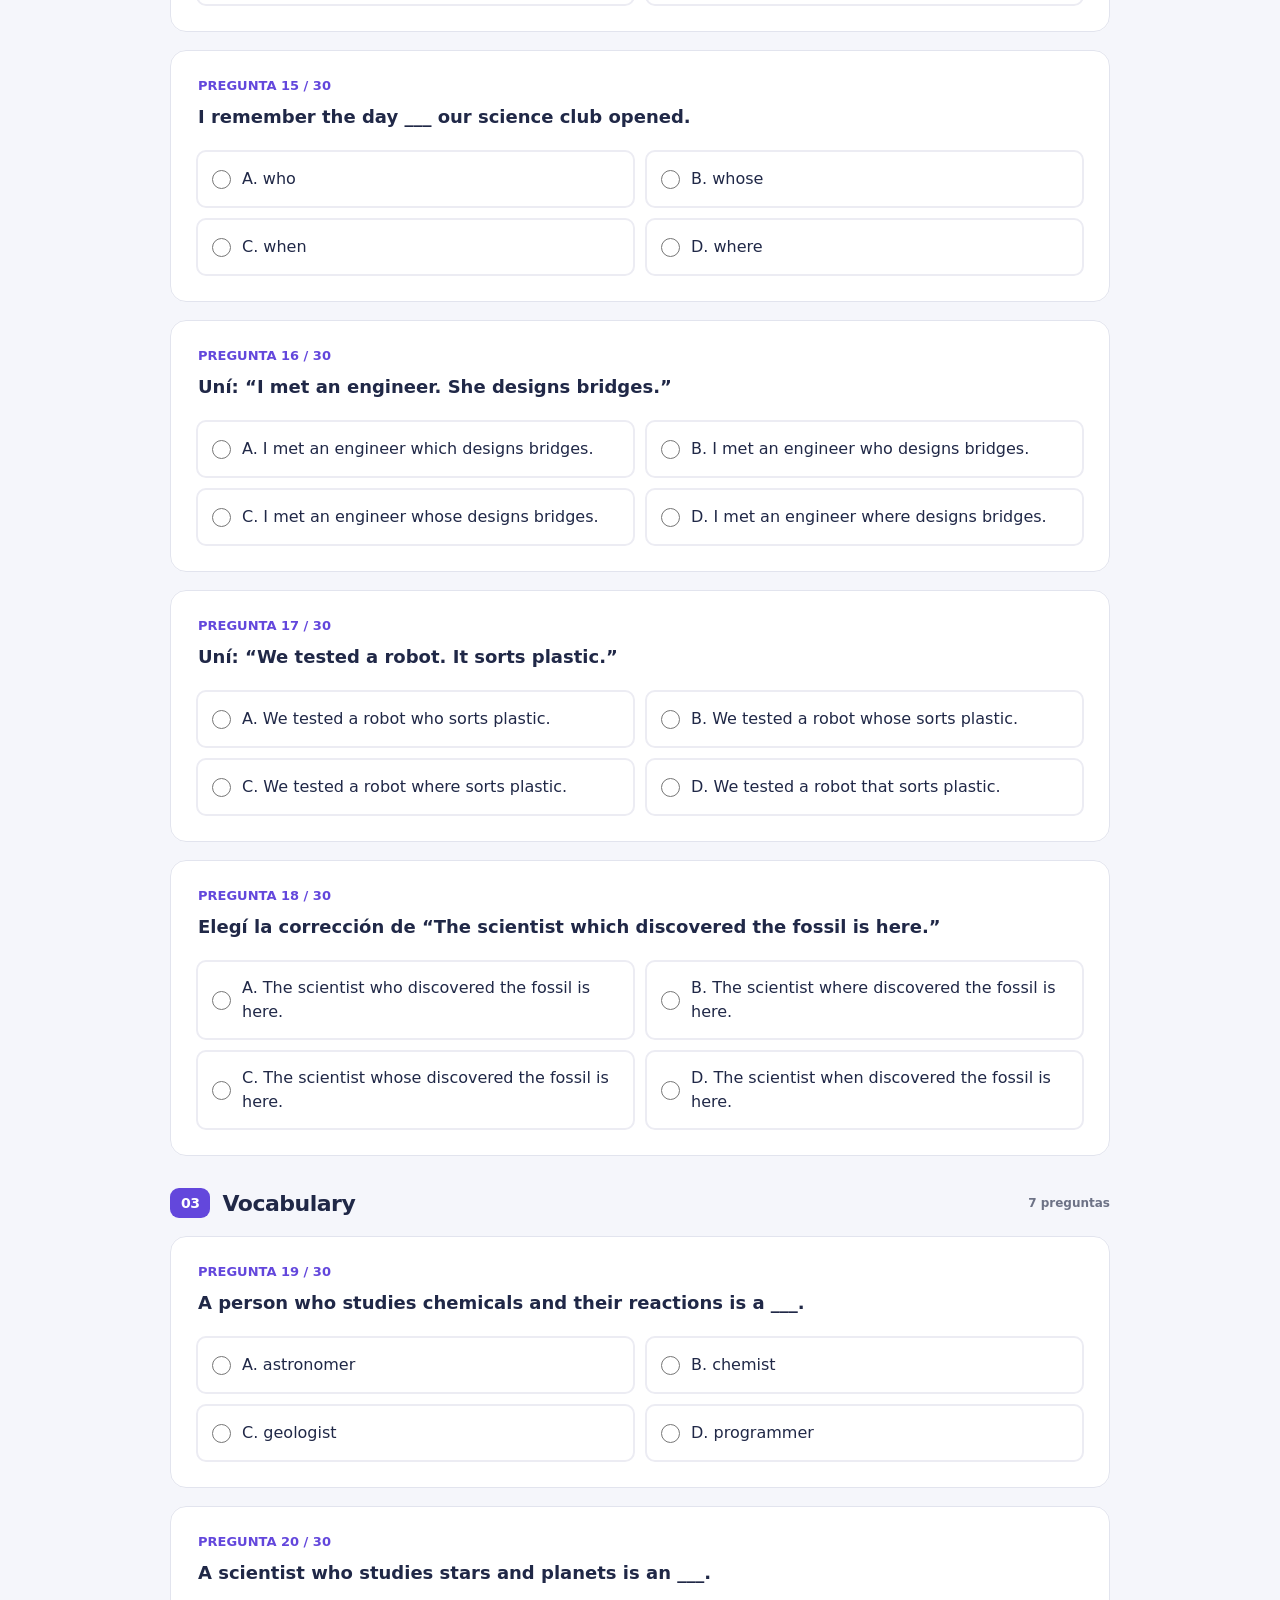
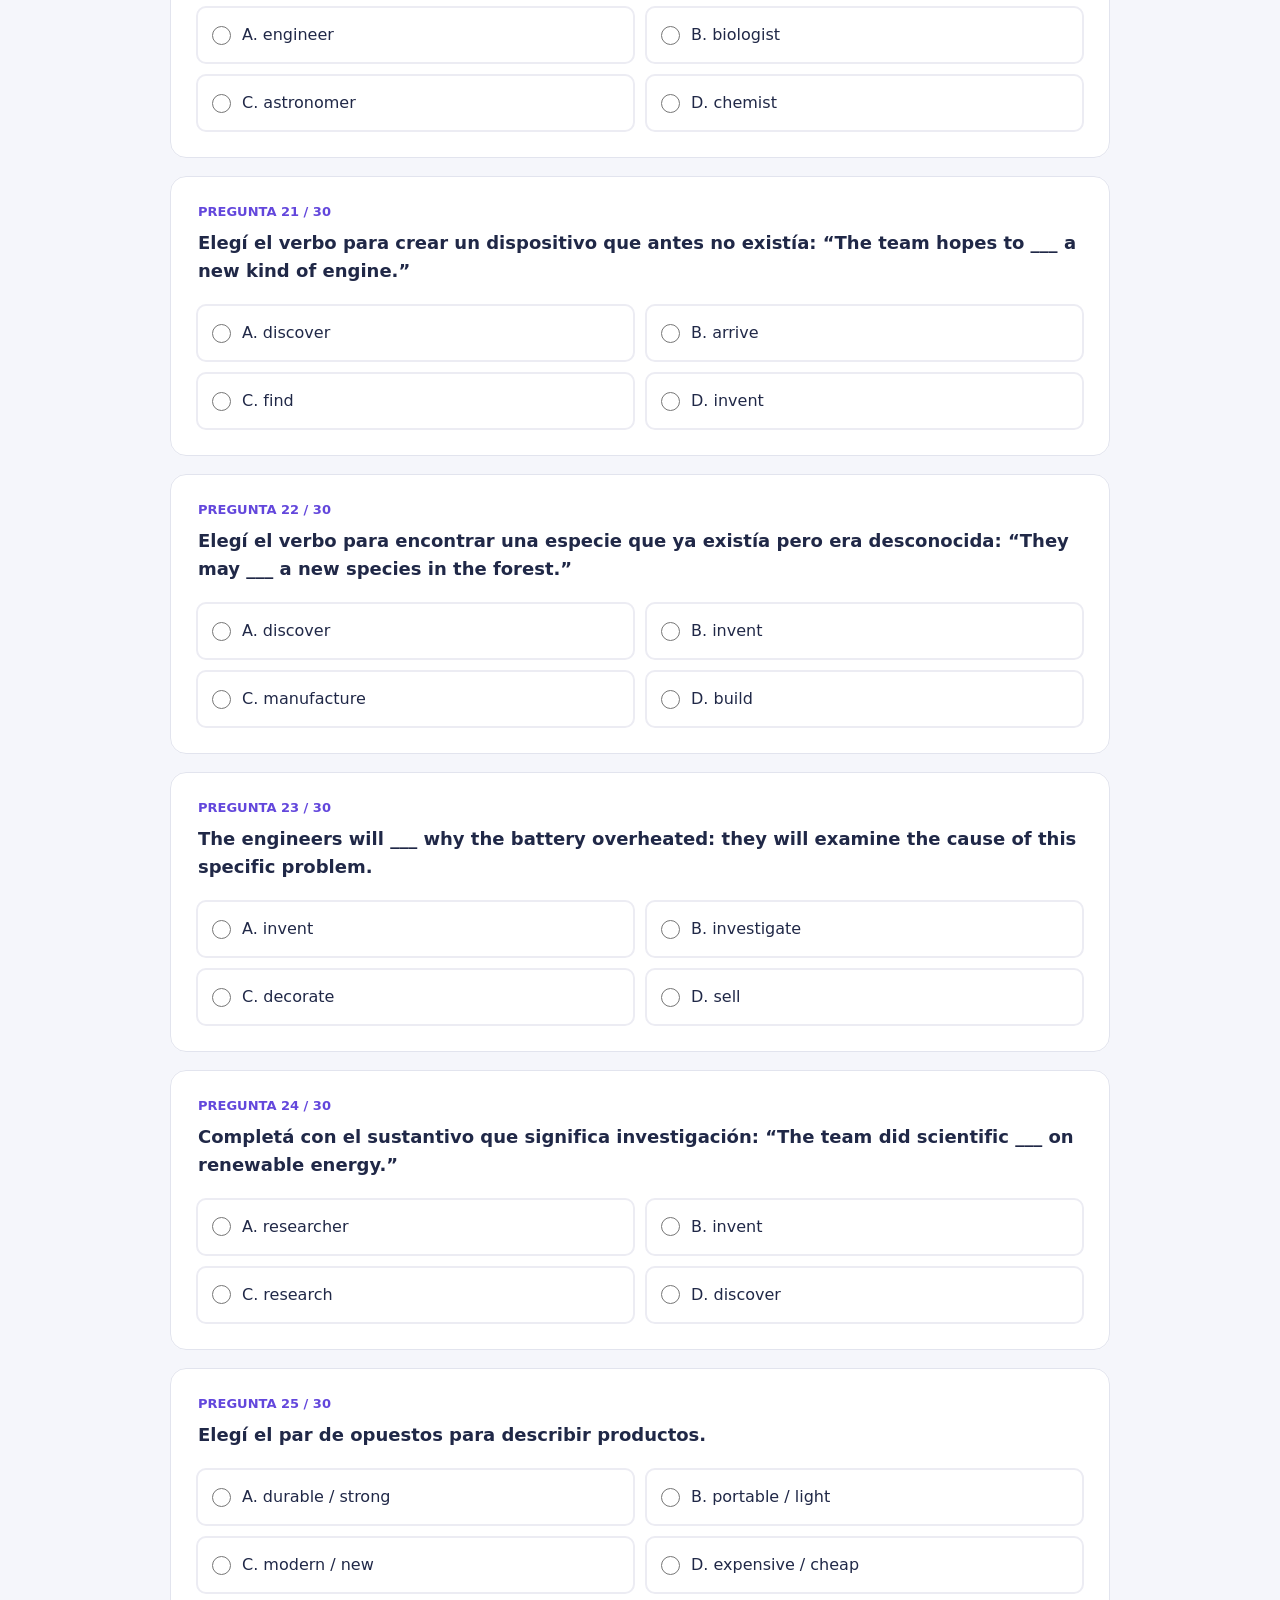
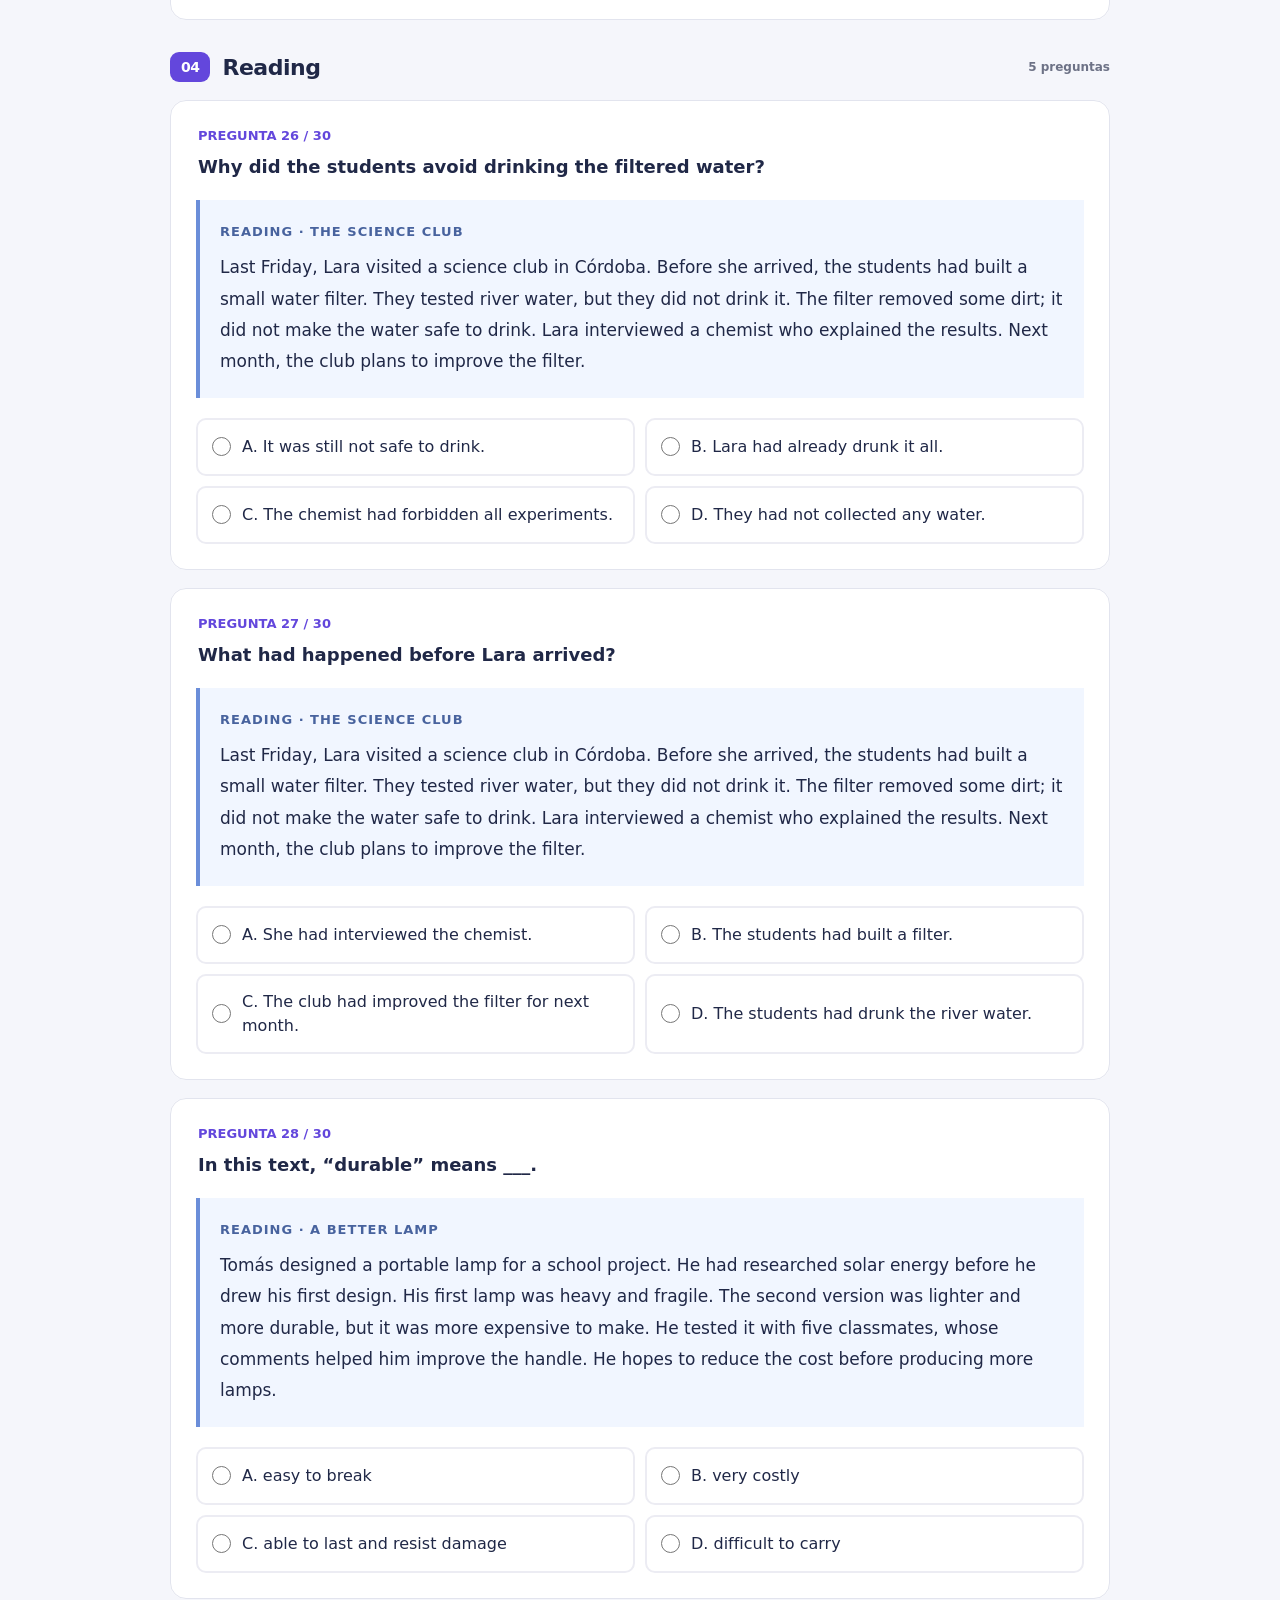
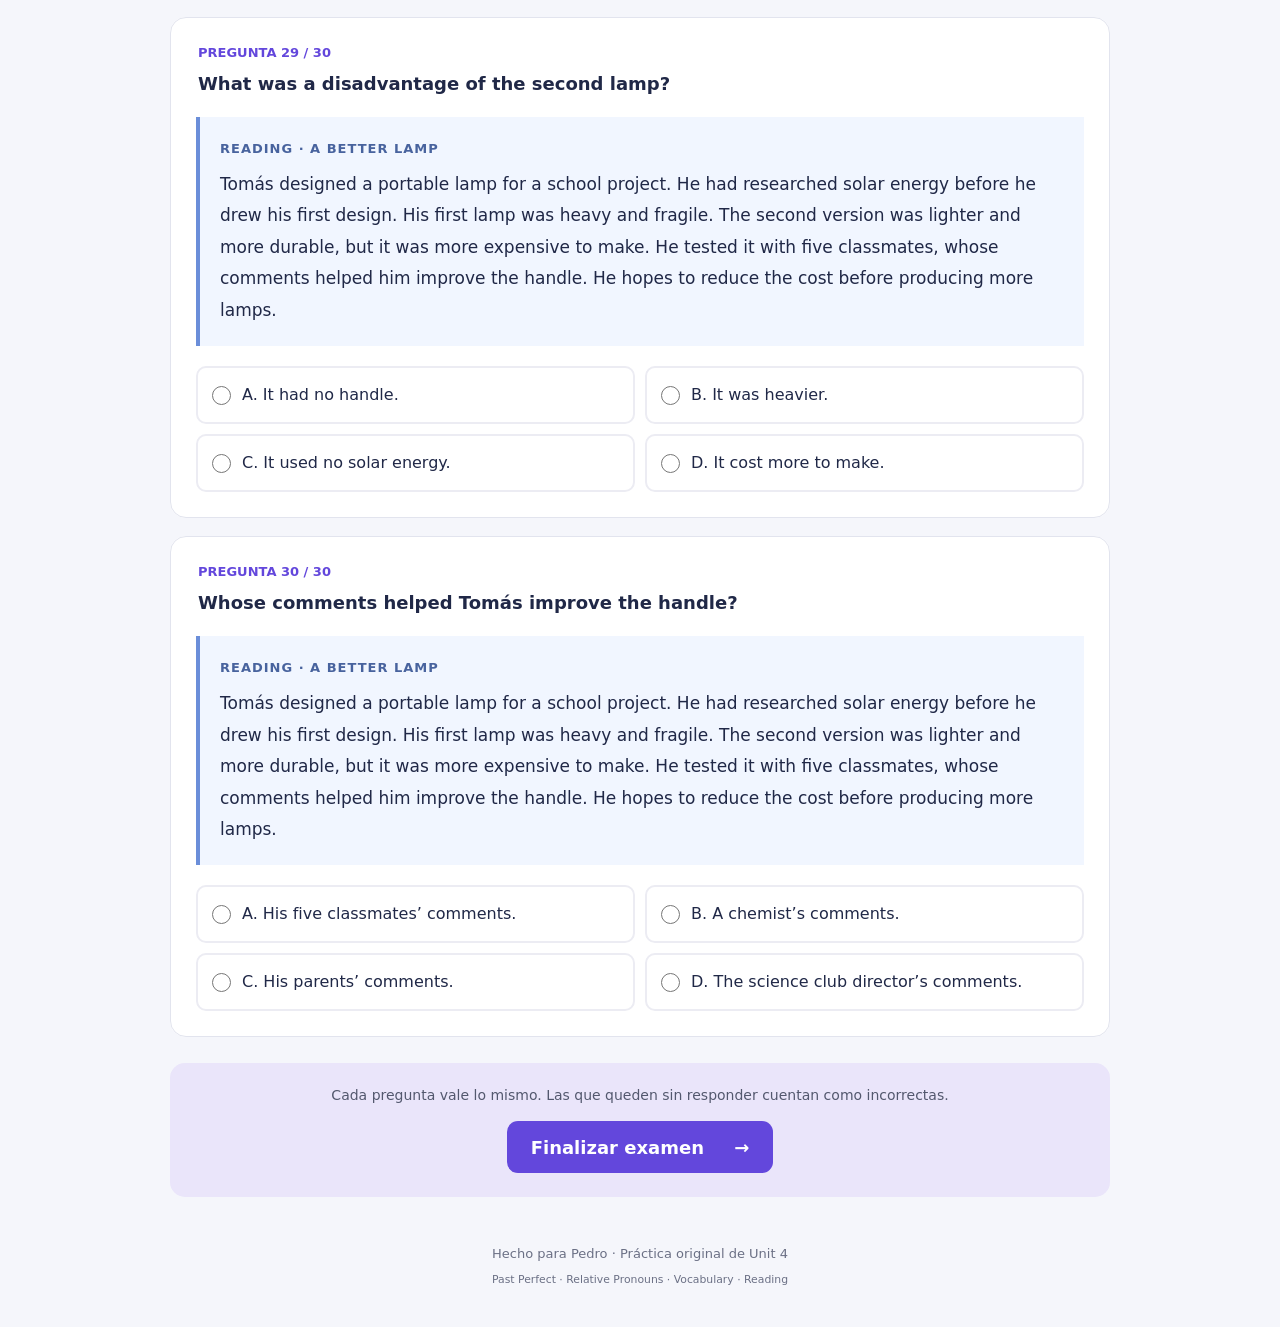
==== commit 0c716b37: "Actualización de clases de inglés de Pedro." ====
--- a/index.html
+++ b/index.html
@@ -10,7 +10,7 @@
 <body>
   <header><a class="brand" href="index.html"><span class="logo" aria-hidden="true">e<span>c</span></span> ENGLISH CHALLENGE</a><span class="badge">4.º año · Secundaria</span></header>
   <main>
-    <nav class="challenge-nav" aria-label="Secciones"><a href="index.html" aria-current="page">01 · Evaluación original</a><a href="refuerzo.html">02 · Refuerzo de Pedro</a><a href="learning.html">Aprendamos el pasado →</a></nav>
+    <nav class="challenge-nav" aria-label="Secciones"><a href="index.html" aria-current="page">01 · Evaluación original</a><a href="refuerzo.html">02 · Refuerzo de Pedro</a><a href="learning.html">Aprendamos el pasado →</a><a href="verb-families.html">Familias de verbos</a></nav>
     <section class="hero"><div><span class="eyebrow">TU PRÓXIMO DESAFÍO</span><h1>English Challenge <span>Unit 4<span class="dot">.</span></span></h1><p>Hola, Pedro. Poné a prueba lo que aprendiste.<br>Concentrate, elegí y descubrí cuánto avanzaste.</p><div class="chips"><span>30 preguntas</span><span>Sin límite de tiempo</span><span>Nota sobre 100</span></div></div><div class="hero-art" aria-hidden="true"><span class="orbit">✦</span><strong>A<span>+</span></strong><small>LET’S DO THIS!</small></div></section>
     <section class="instructions"><span aria-hidden="true">✦</span><p>Elegí una respuesta por pregunta. Podés cambiarla antes de finalizar. Al terminar vas a ver tu nota y una explicación de cada respuesta.</p></section>
     <section class="finish" aria-label="Resultados locales de Pedro">
@@ -31,3 +31,4 @@
     <div class="dialog-actions"><button id="return-to-exam" class="primary" type="button" autofocus>Volver a responder</button><button id="finish-anyway" class="secondary" type="button">Finalizar igualmente</button></div>
   </dialog>
 </body></html>
+
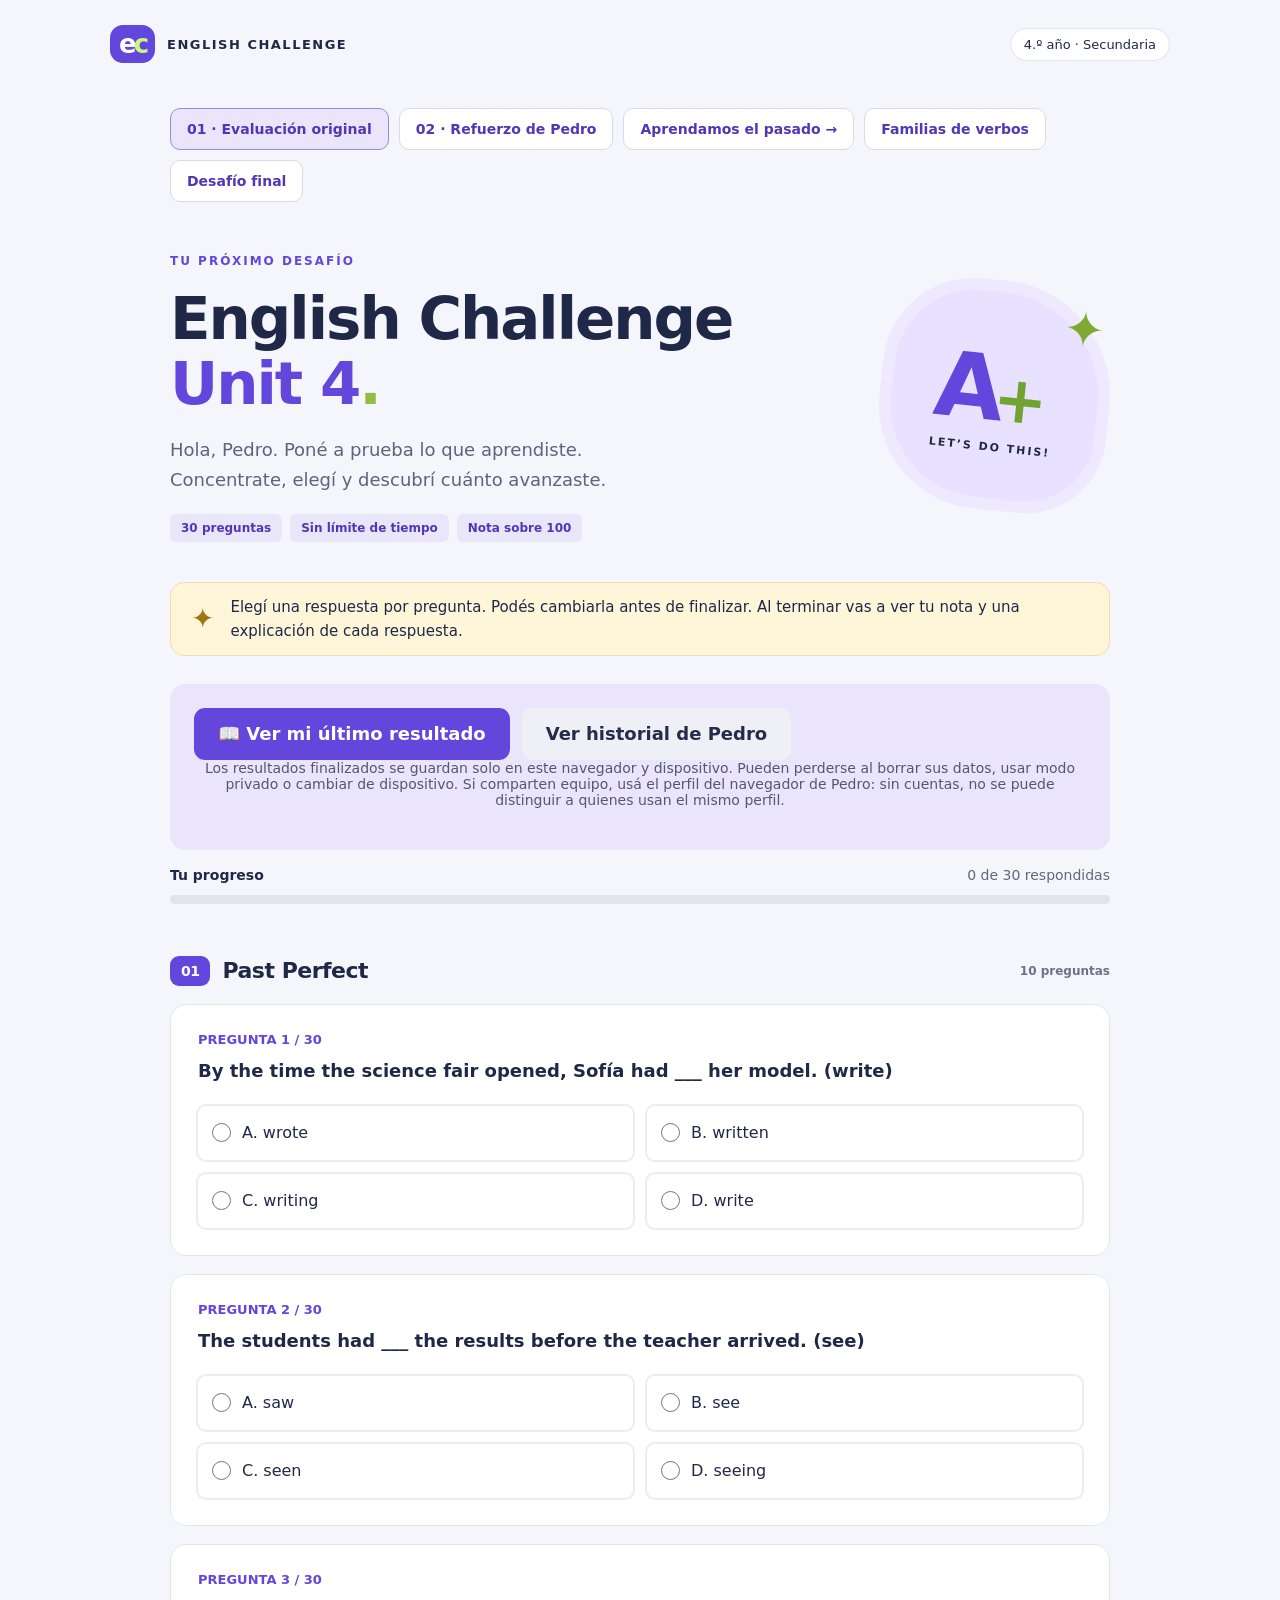
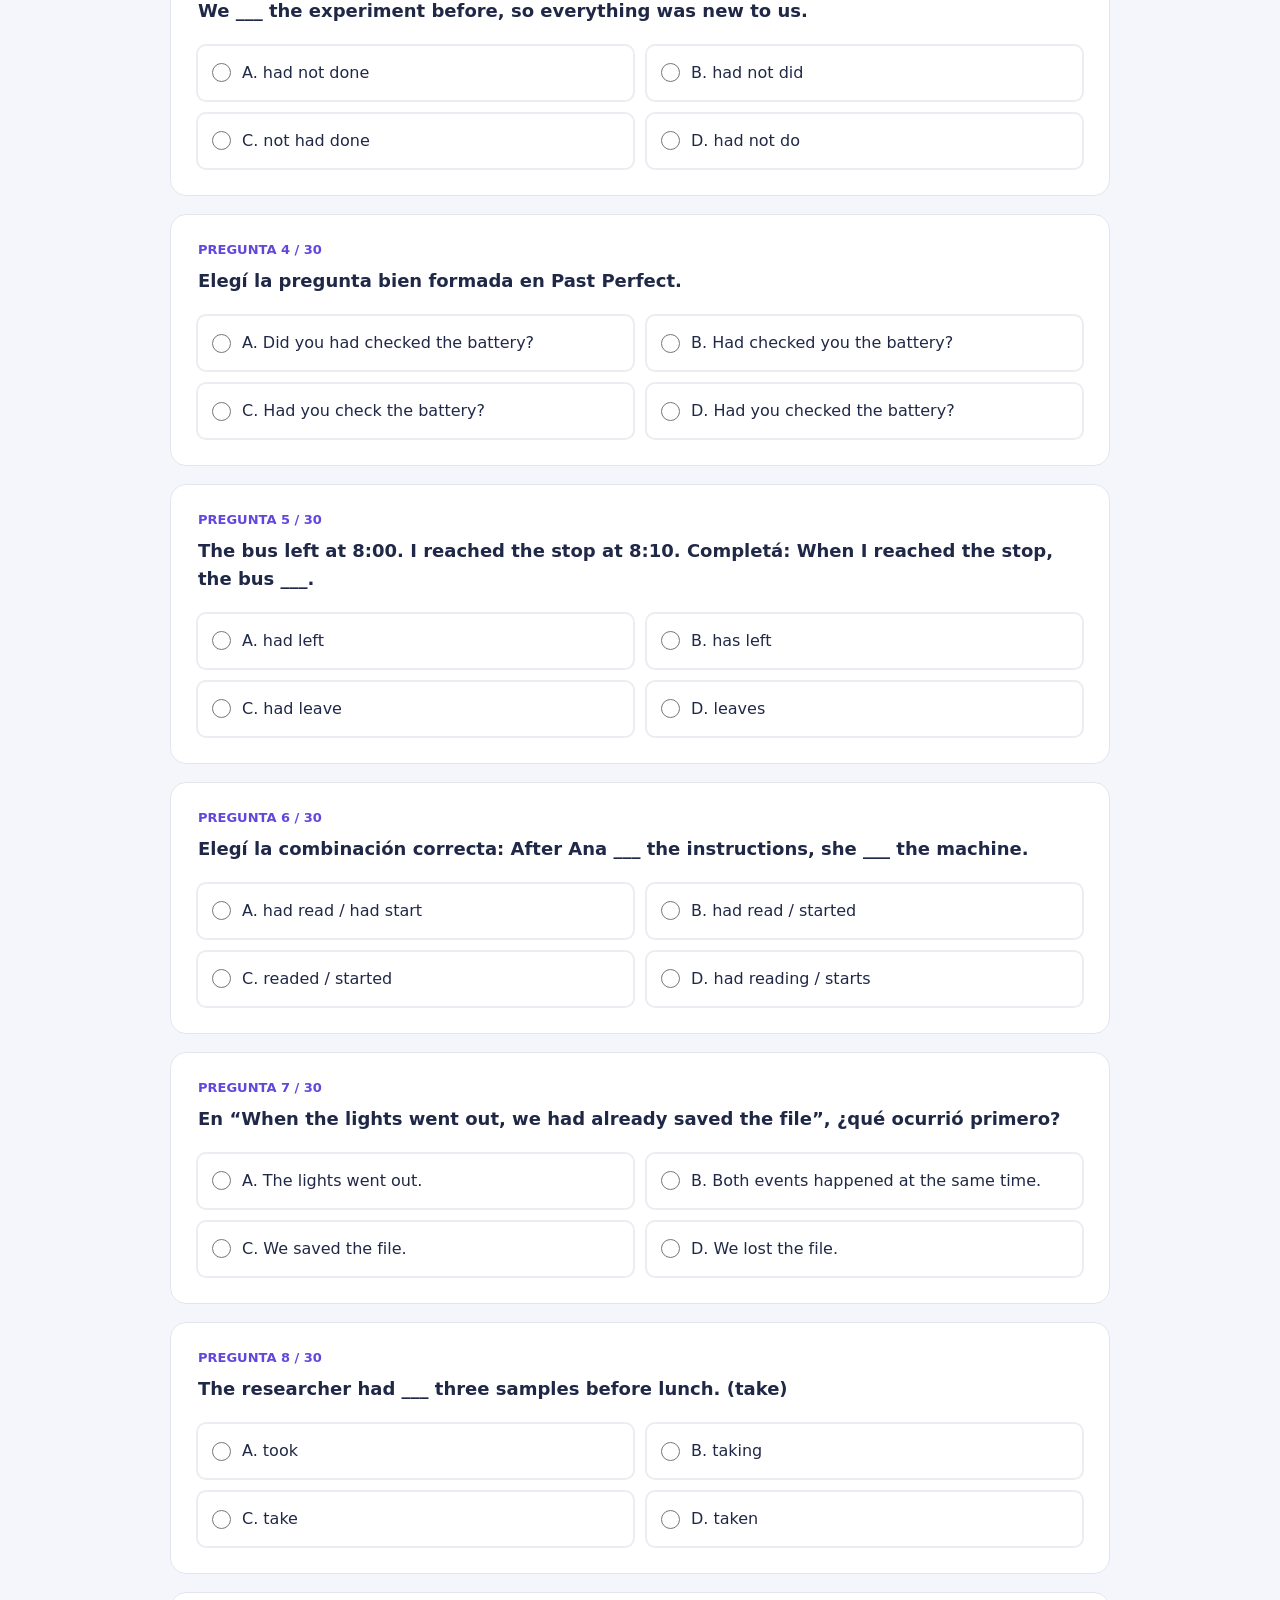
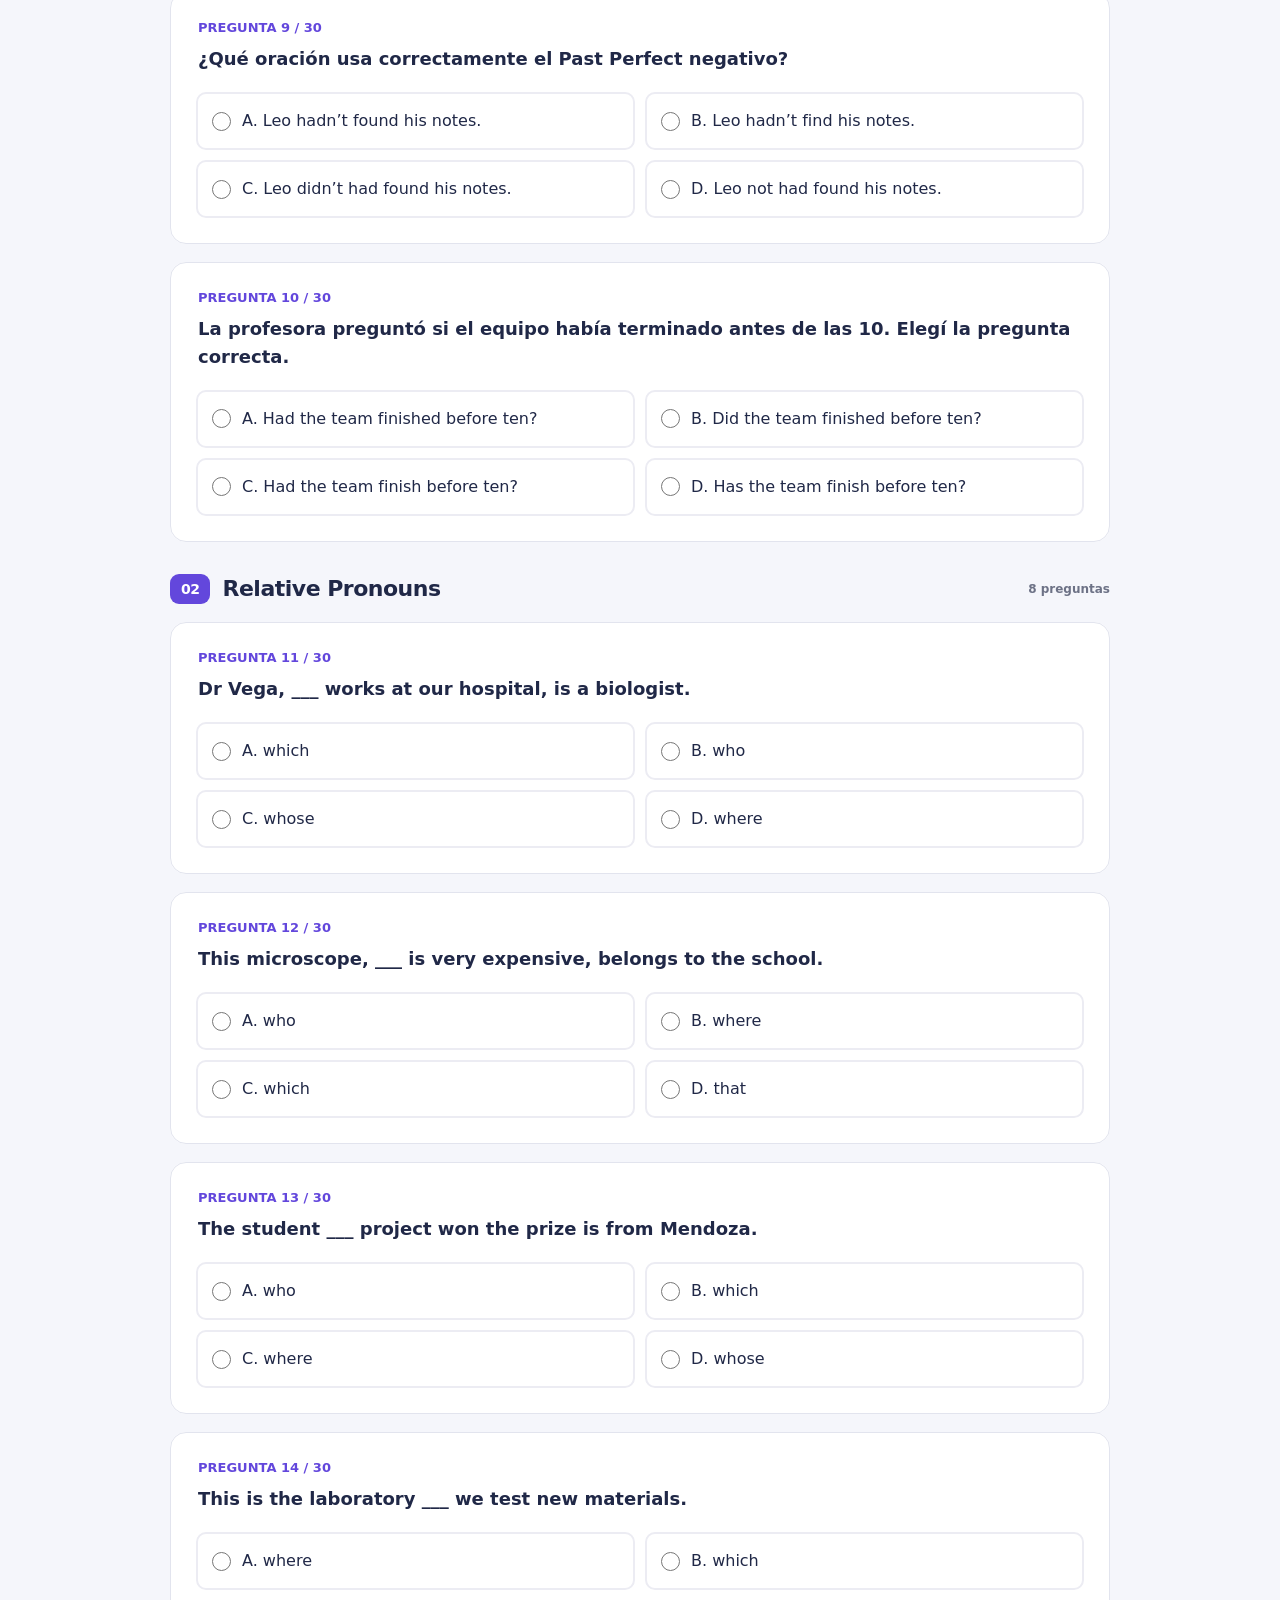
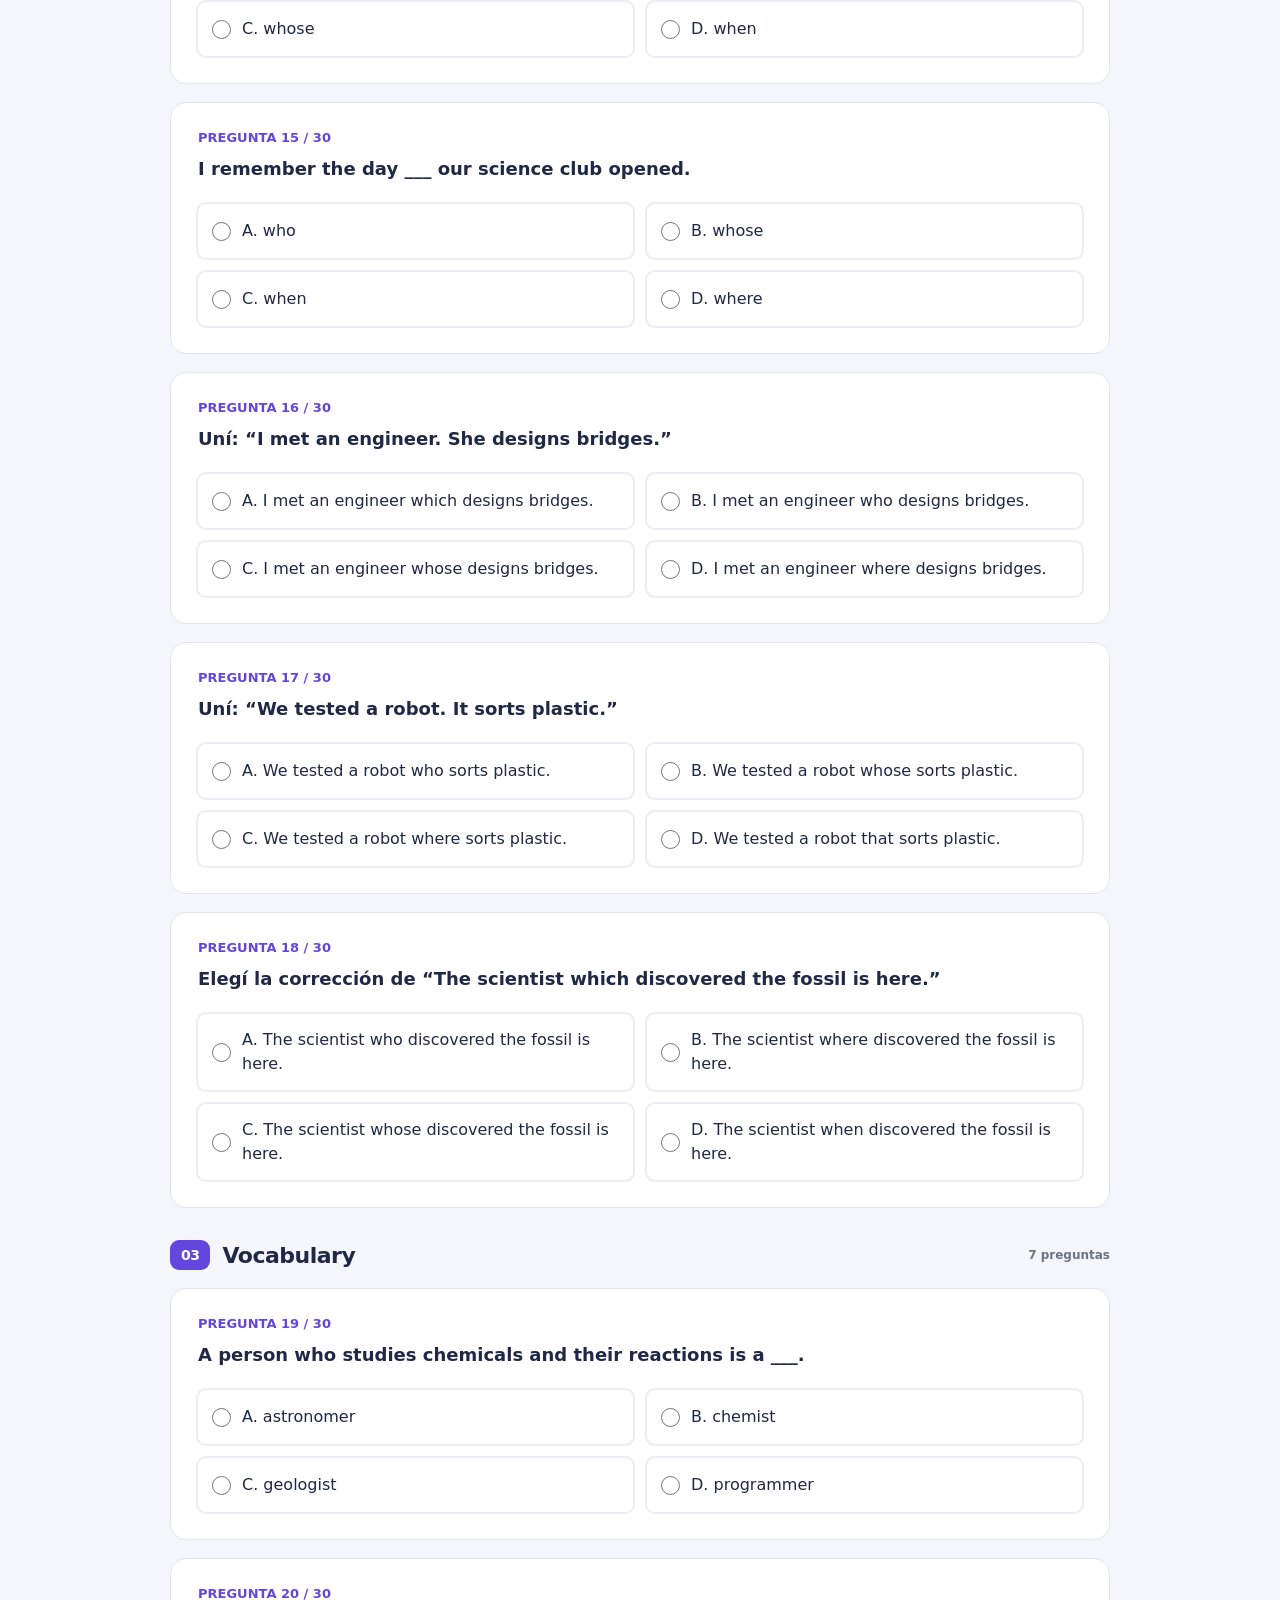
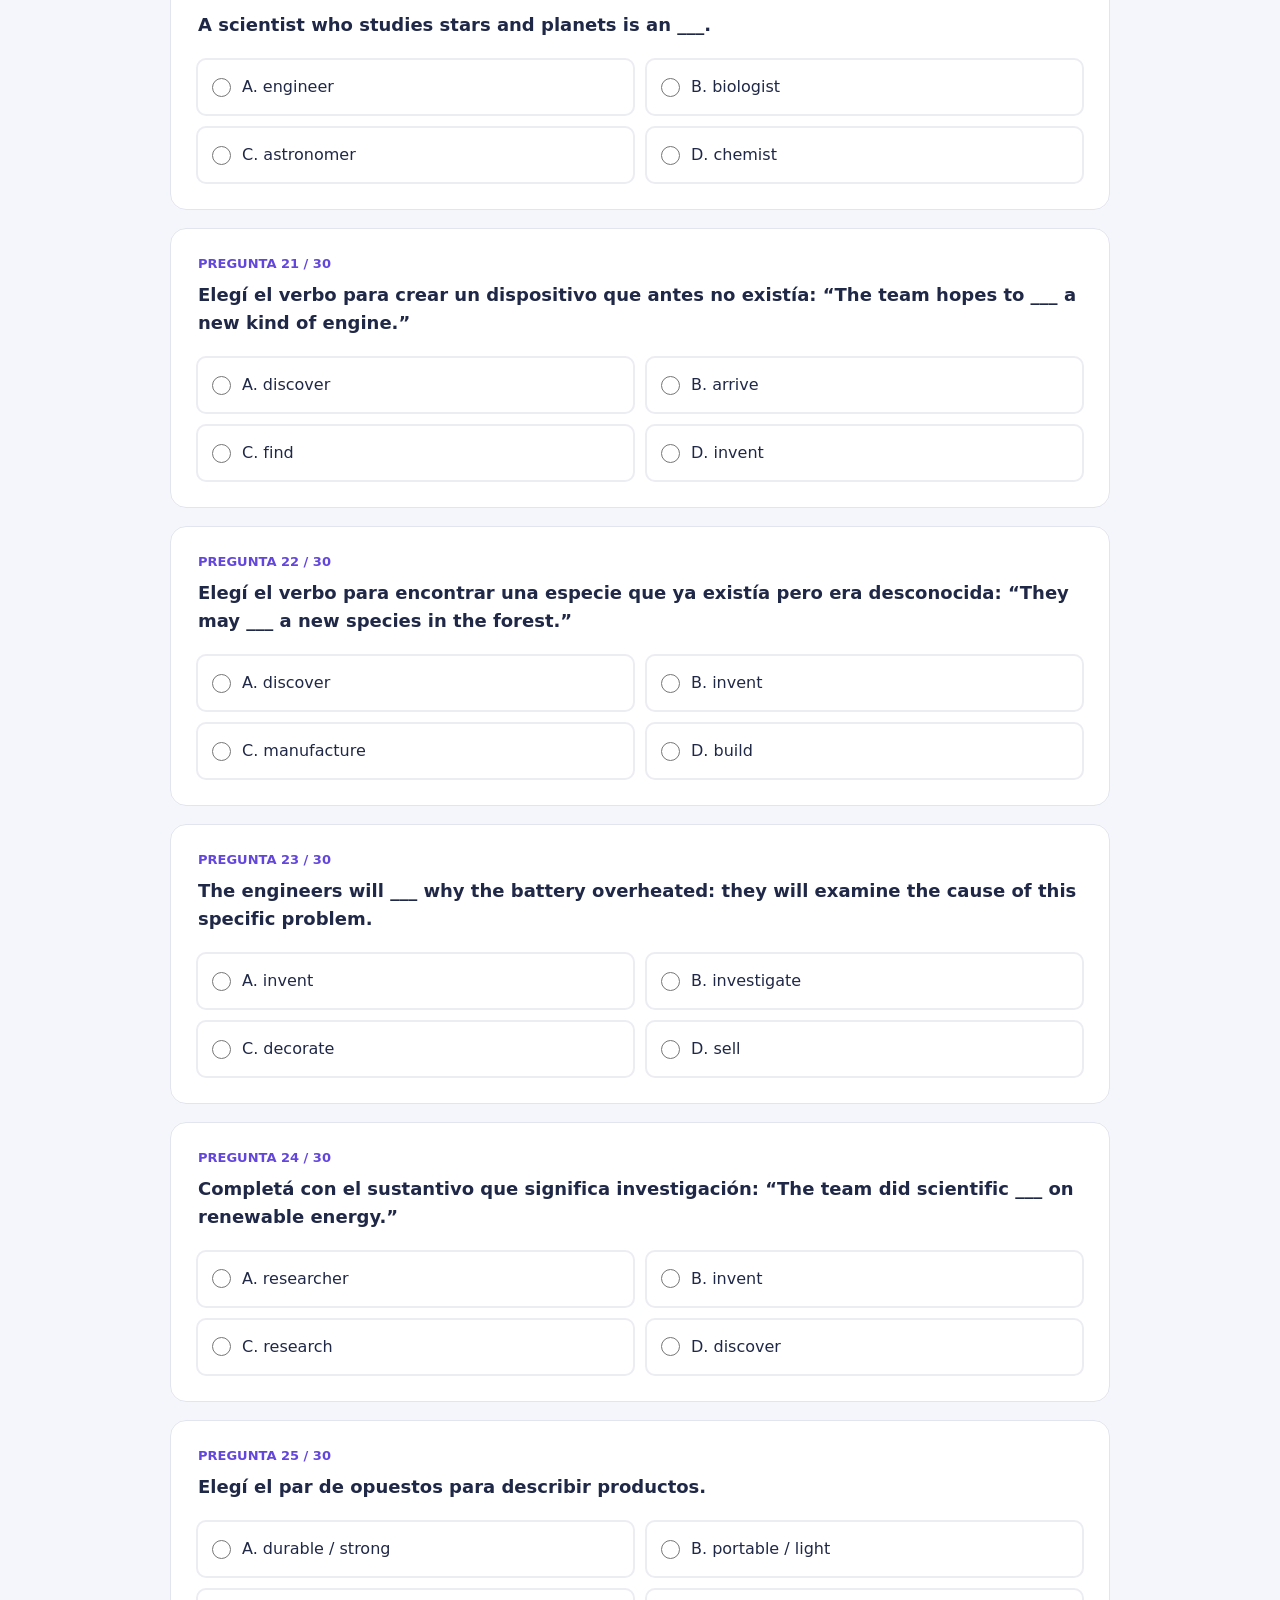
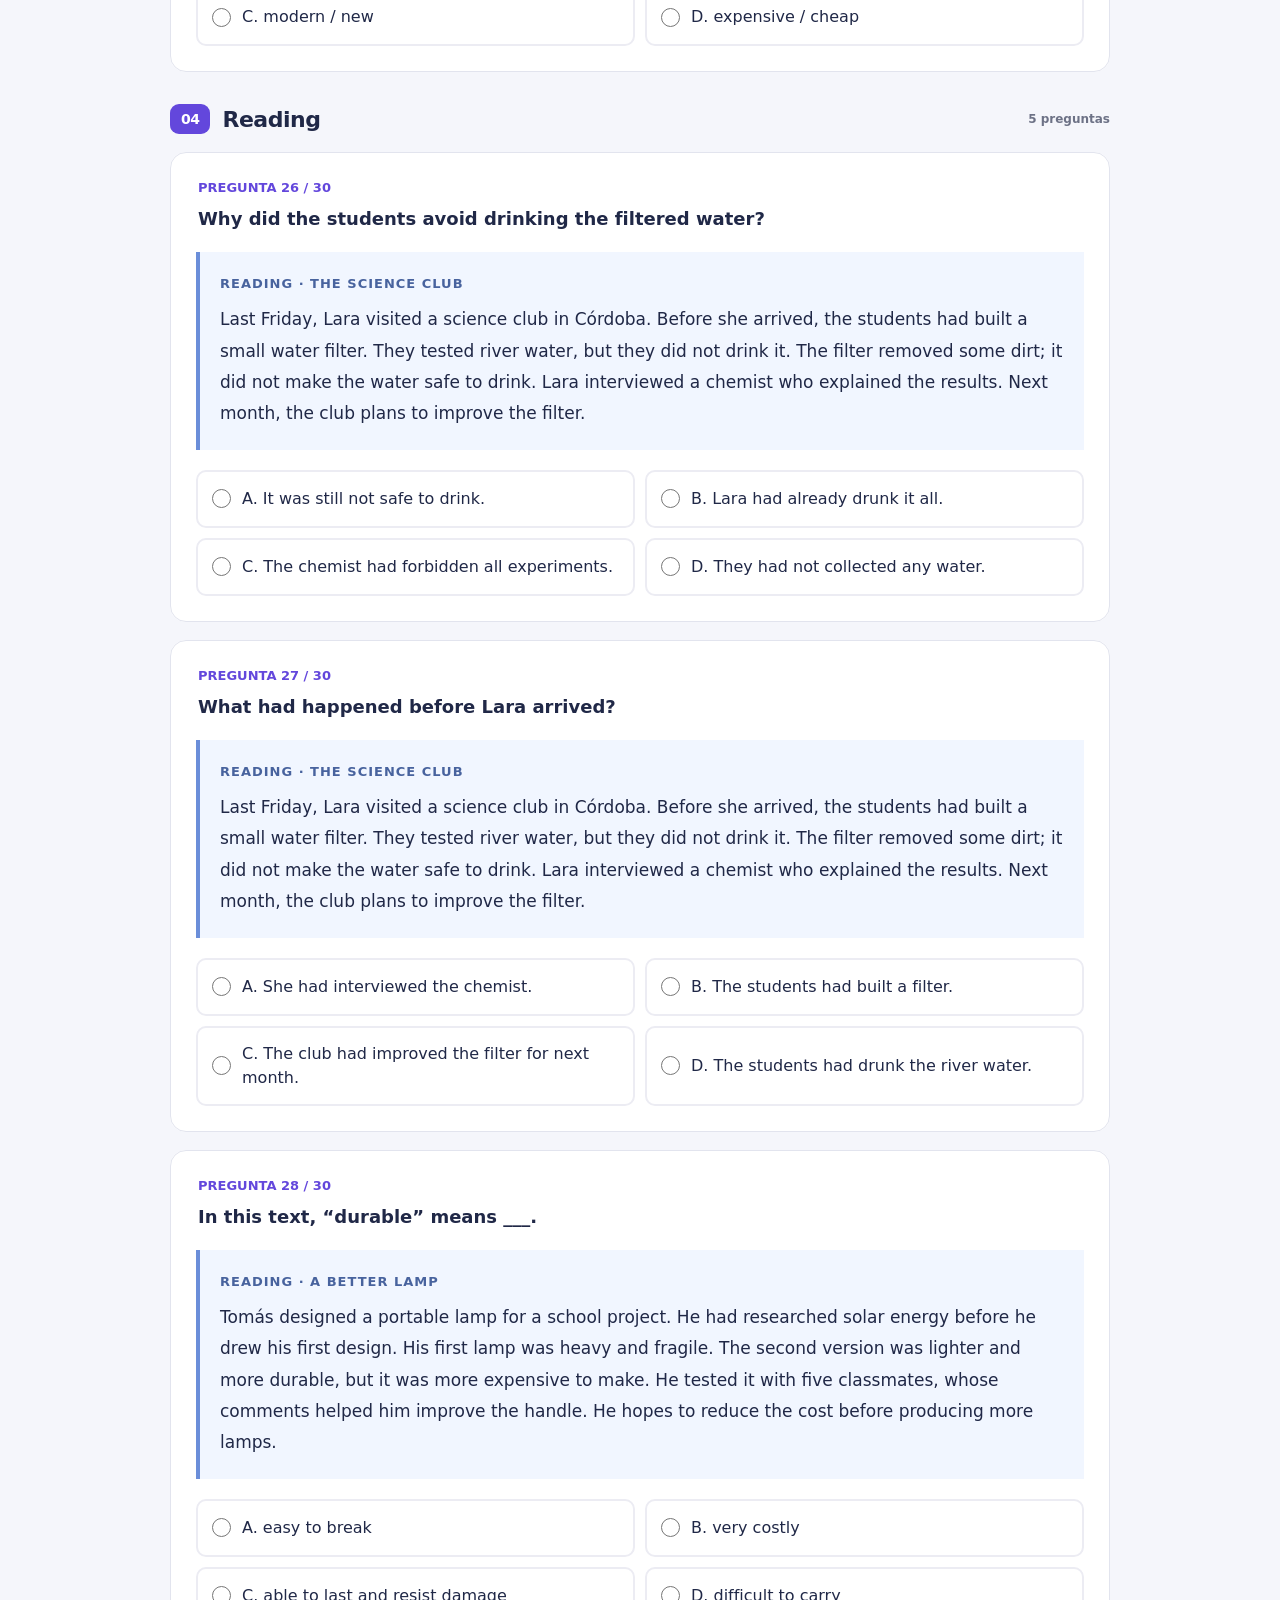
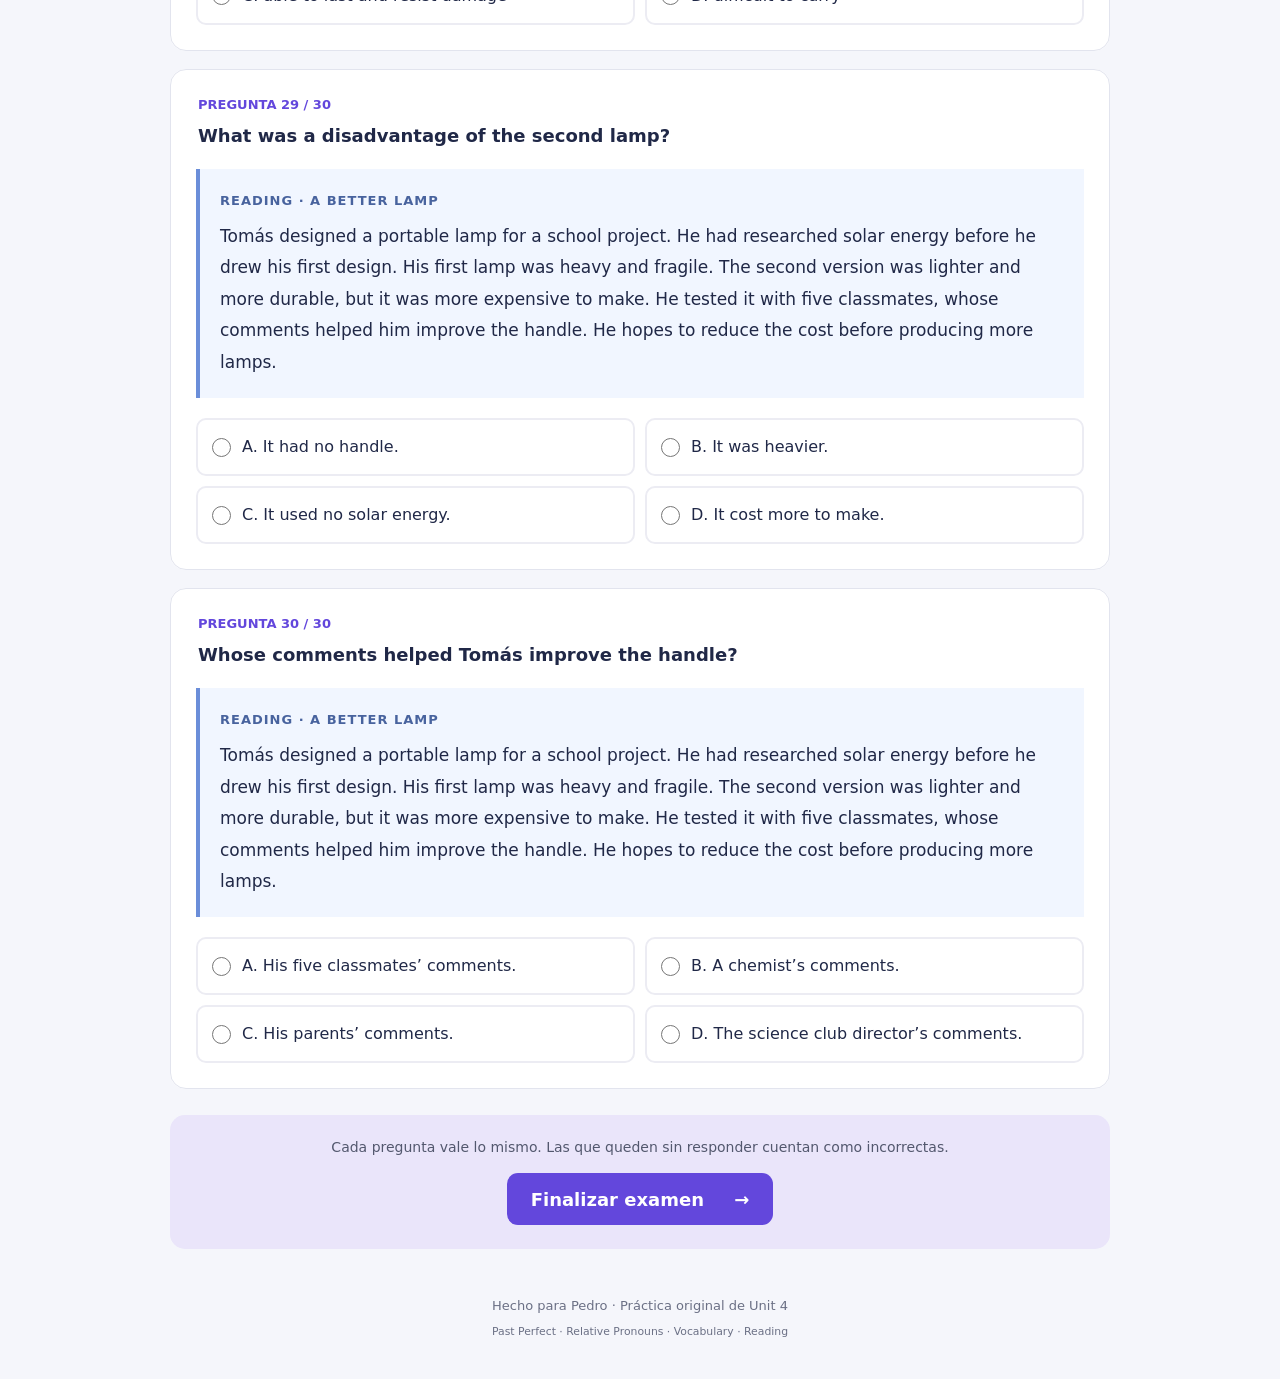
==== commit 1b75ff0d: "Add files via upload" ====
--- a/index.html
+++ b/index.html
@@ -10,7 +10,7 @@
 <body>
   <header><a class="brand" href="index.html"><span class="logo" aria-hidden="true">e<span>c</span></span> ENGLISH CHALLENGE</a><span class="badge">4.º año · Secundaria</span></header>
   <main>
-    <nav class="challenge-nav" aria-label="Secciones"><a href="index.html" aria-current="page">01 · Evaluación original</a><a href="refuerzo.html">02 · Refuerzo de Pedro</a><a href="learning.html">Aprendamos el pasado →</a><a href="verb-families.html">Familias de verbos</a></nav>
+    <nav class="challenge-nav" aria-label="Secciones"><a href="index.html" aria-current="page">01 · Evaluación original</a><a href="refuerzo.html">02 · Refuerzo de Pedro</a><a href="learning.html">Aprendamos el pasado →</a><a href="verb-families.html">Familias de verbos</a><a href="final.html">Desafío final</a></nav>
     <section class="hero"><div><span class="eyebrow">TU PRÓXIMO DESAFÍO</span><h1>English Challenge <span>Unit 4<span class="dot">.</span></span></h1><p>Hola, Pedro. Poné a prueba lo que aprendiste.<br>Concentrate, elegí y descubrí cuánto avanzaste.</p><div class="chips"><span>30 preguntas</span><span>Sin límite de tiempo</span><span>Nota sobre 100</span></div></div><div class="hero-art" aria-hidden="true"><span class="orbit">✦</span><strong>A<span>+</span></strong><small>LET’S DO THIS!</small></div></section>
     <section class="instructions"><span aria-hidden="true">✦</span><p>Elegí una respuesta por pregunta. Podés cambiarla antes de finalizar. Al terminar vas a ver tu nota y una explicación de cada respuesta.</p></section>
     <section class="finish" aria-label="Resultados locales de Pedro">
@@ -32,3 +32,4 @@
   </dialog>
 </body></html>
 
+
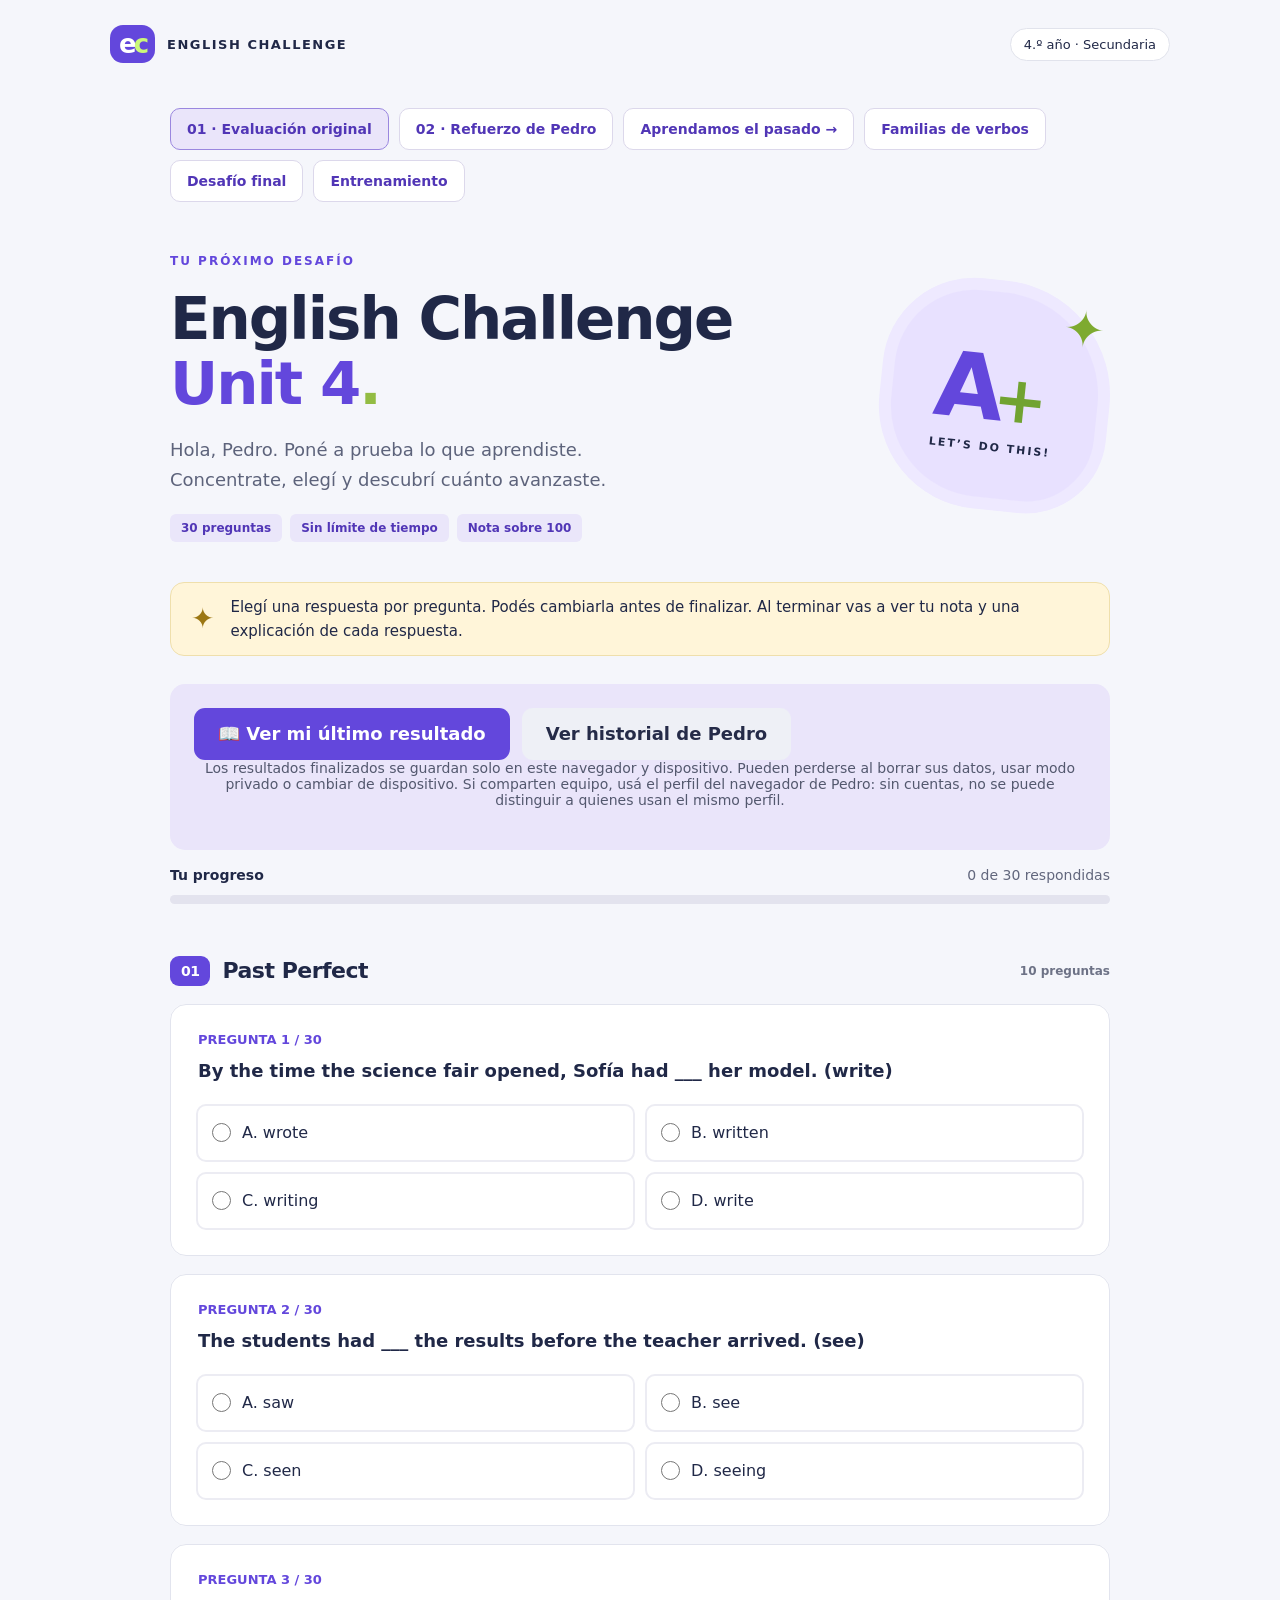
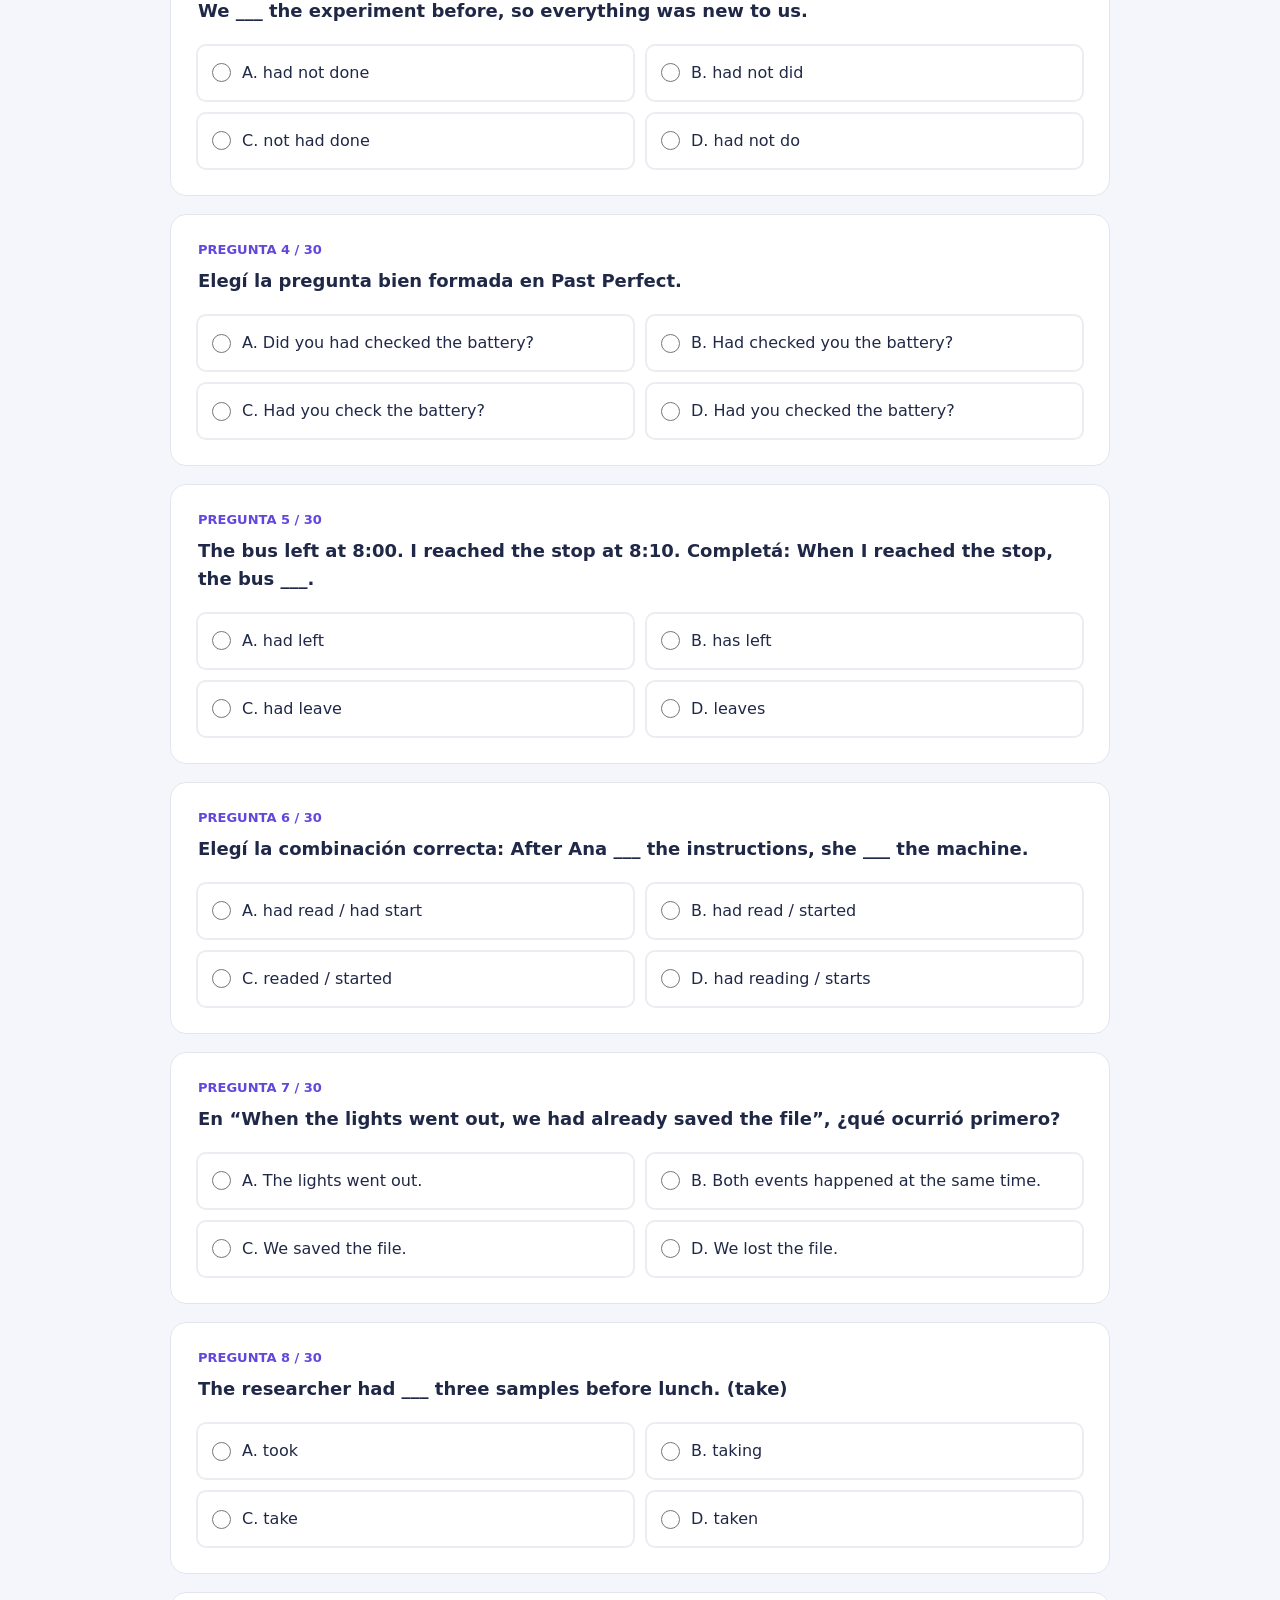
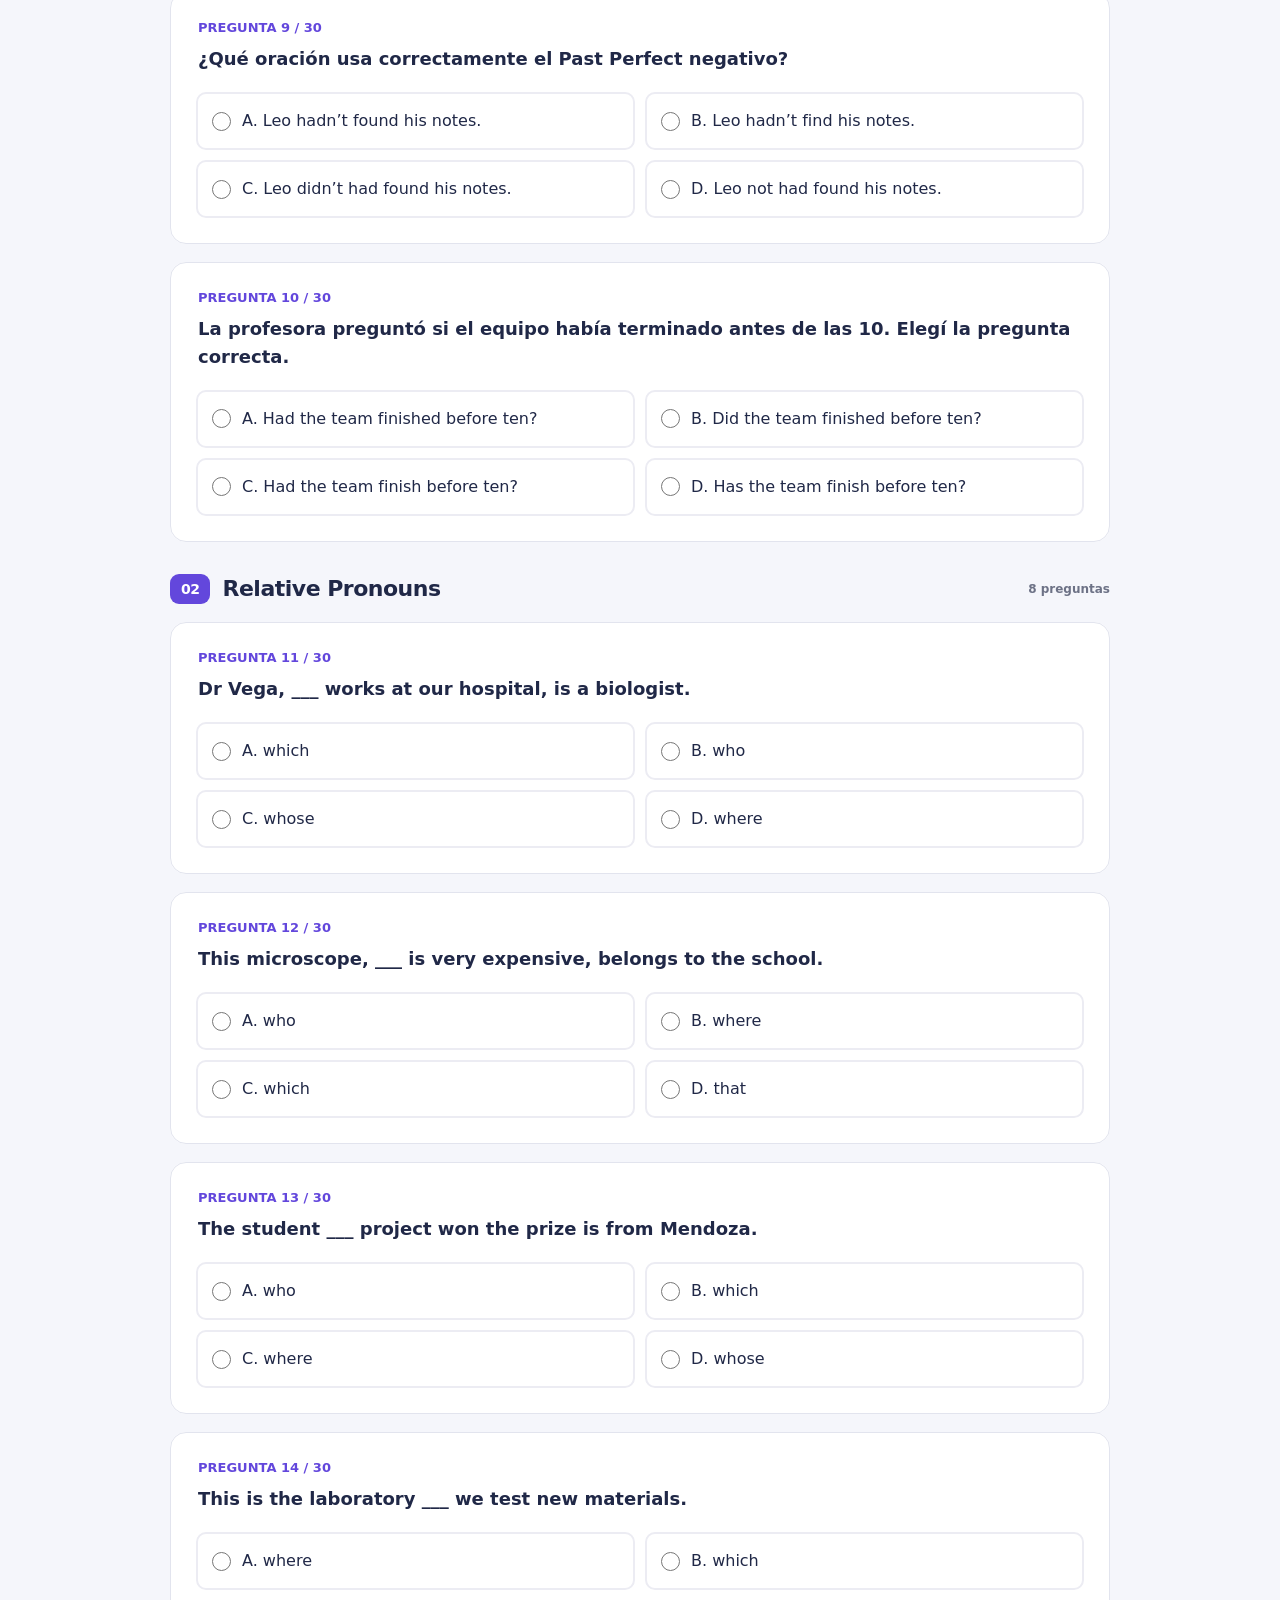
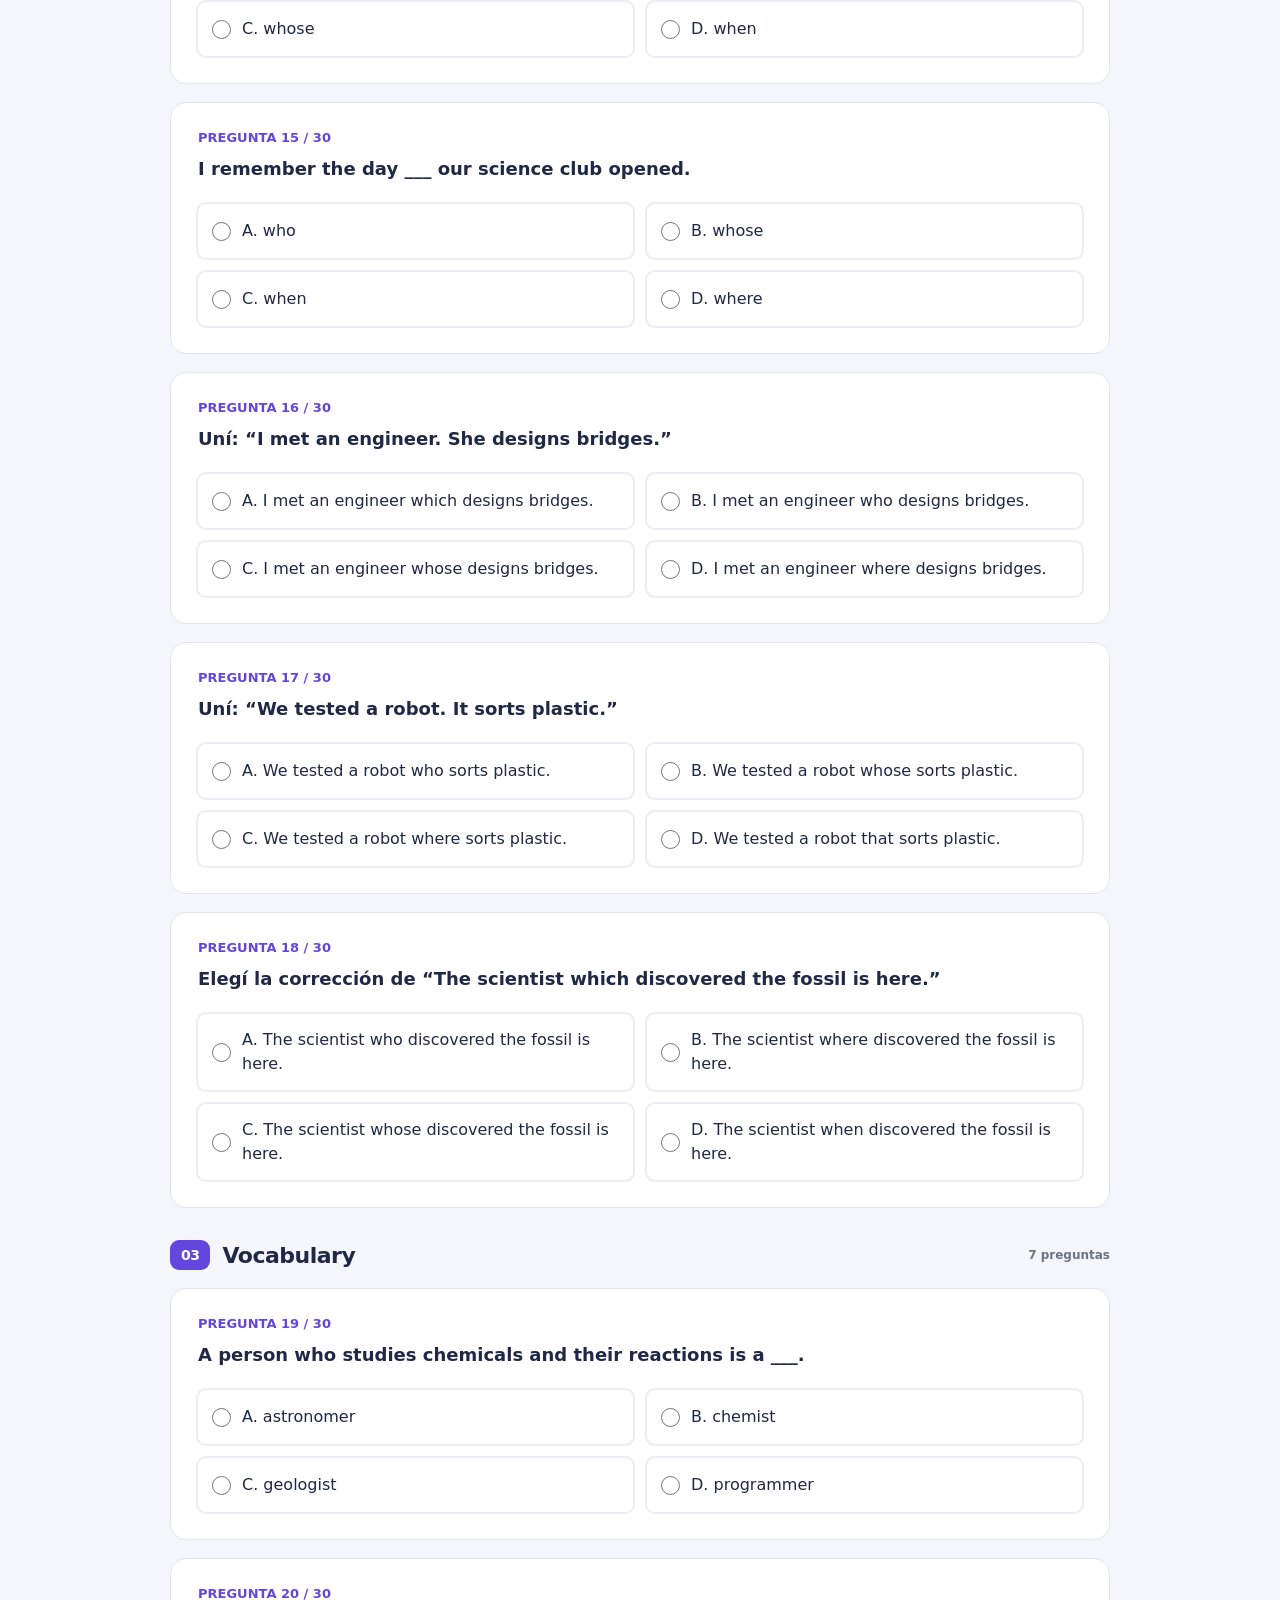
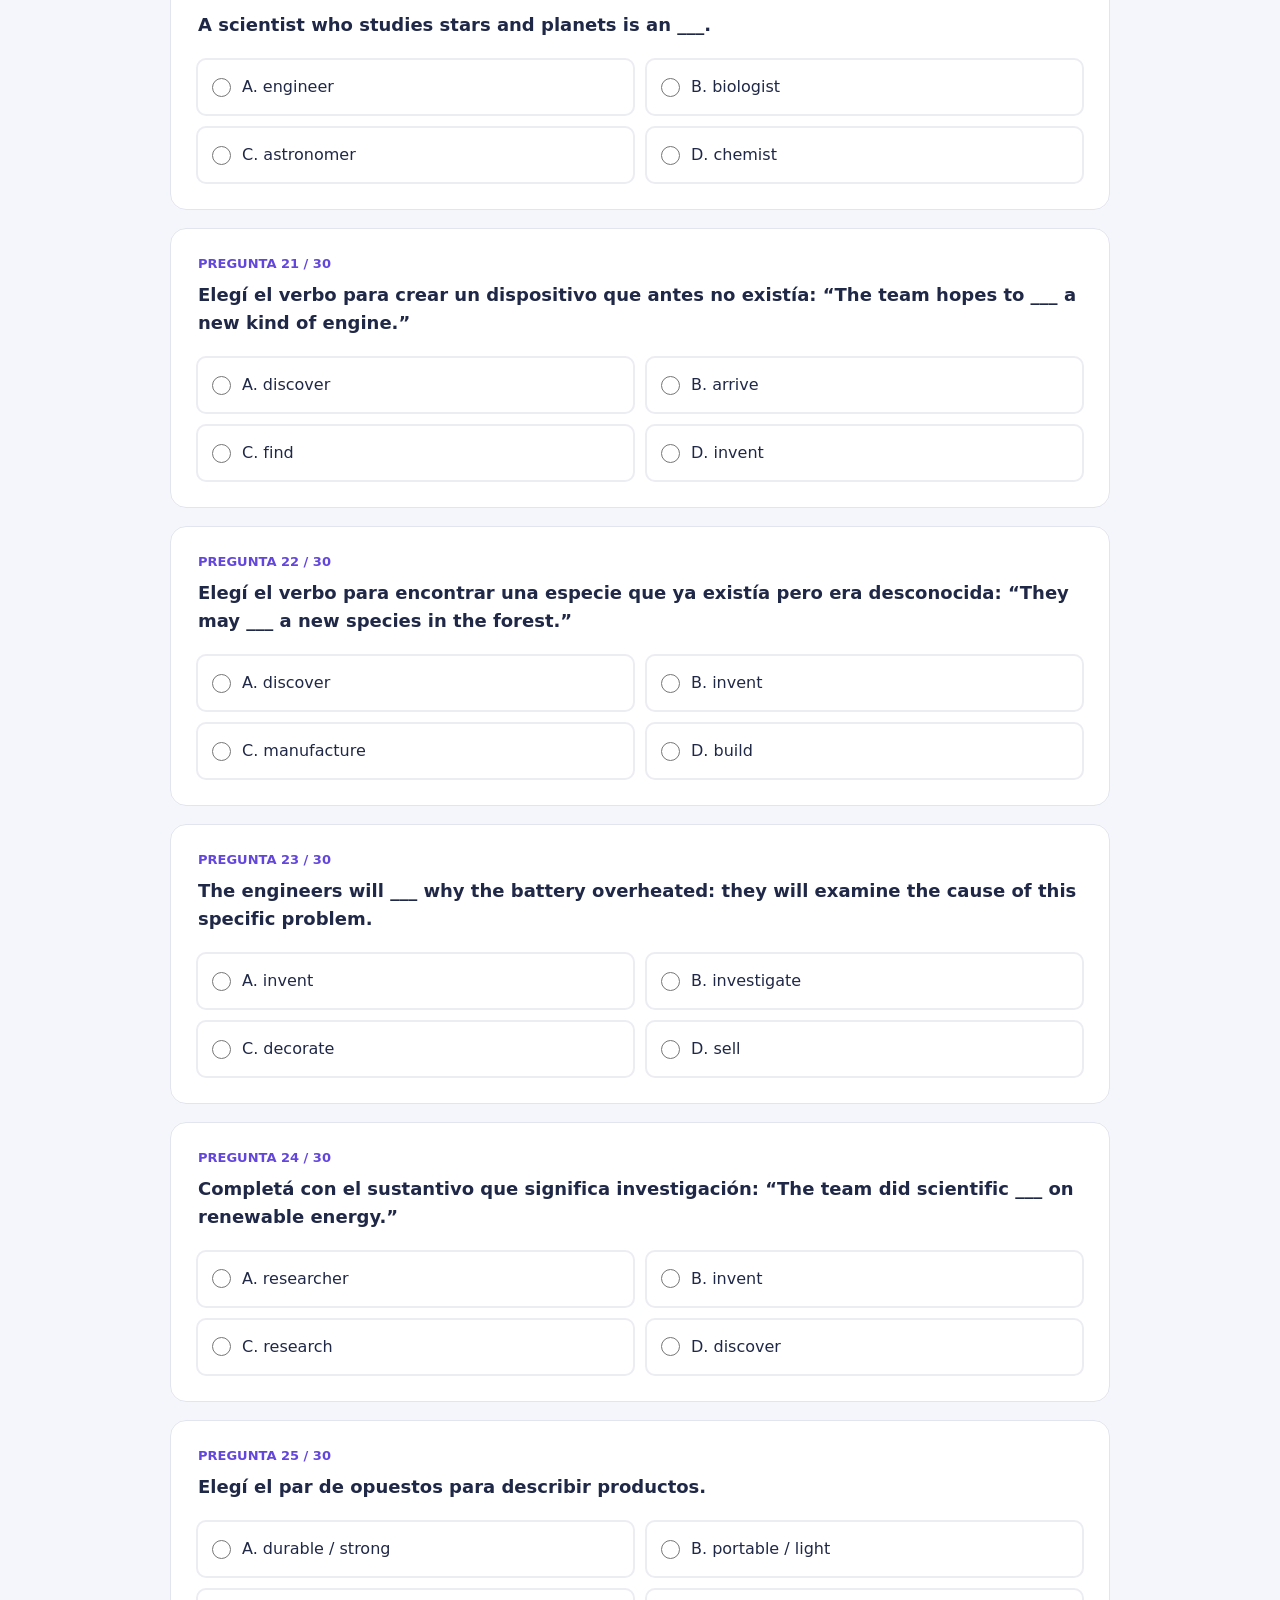
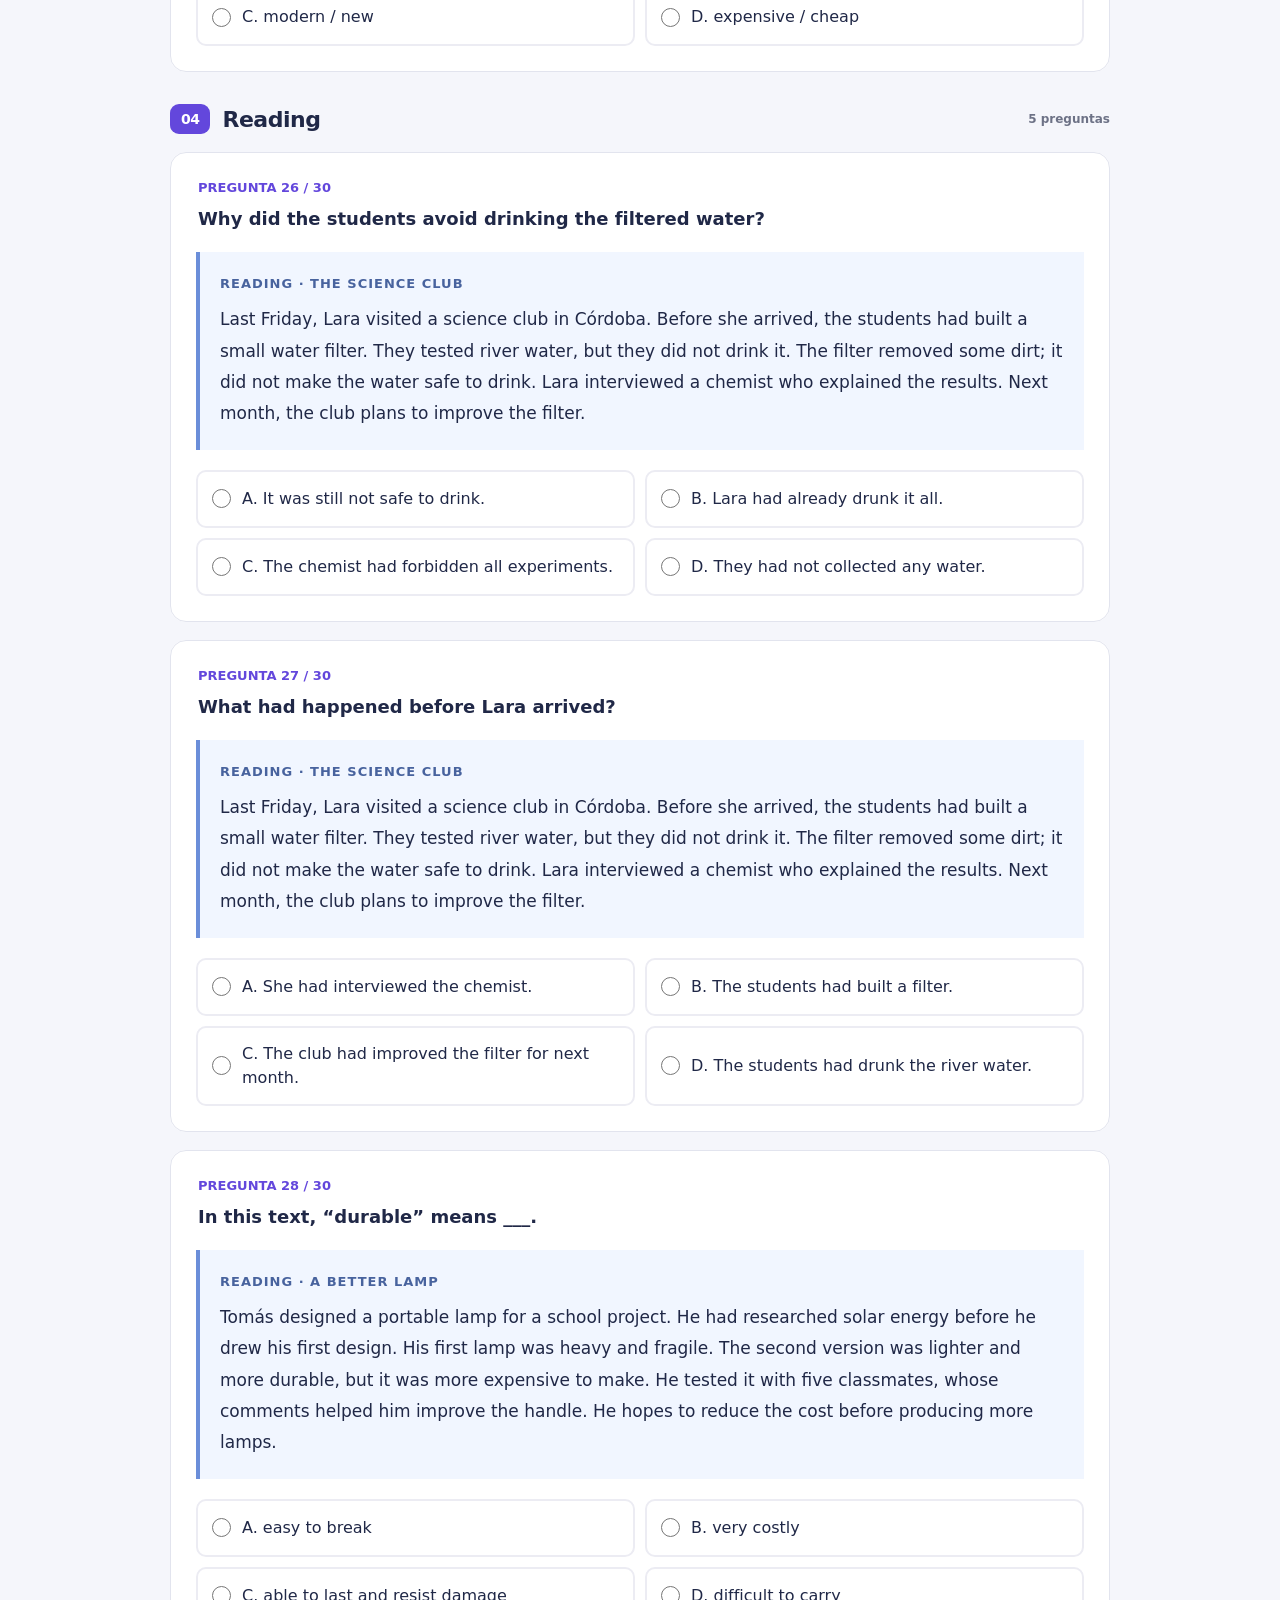
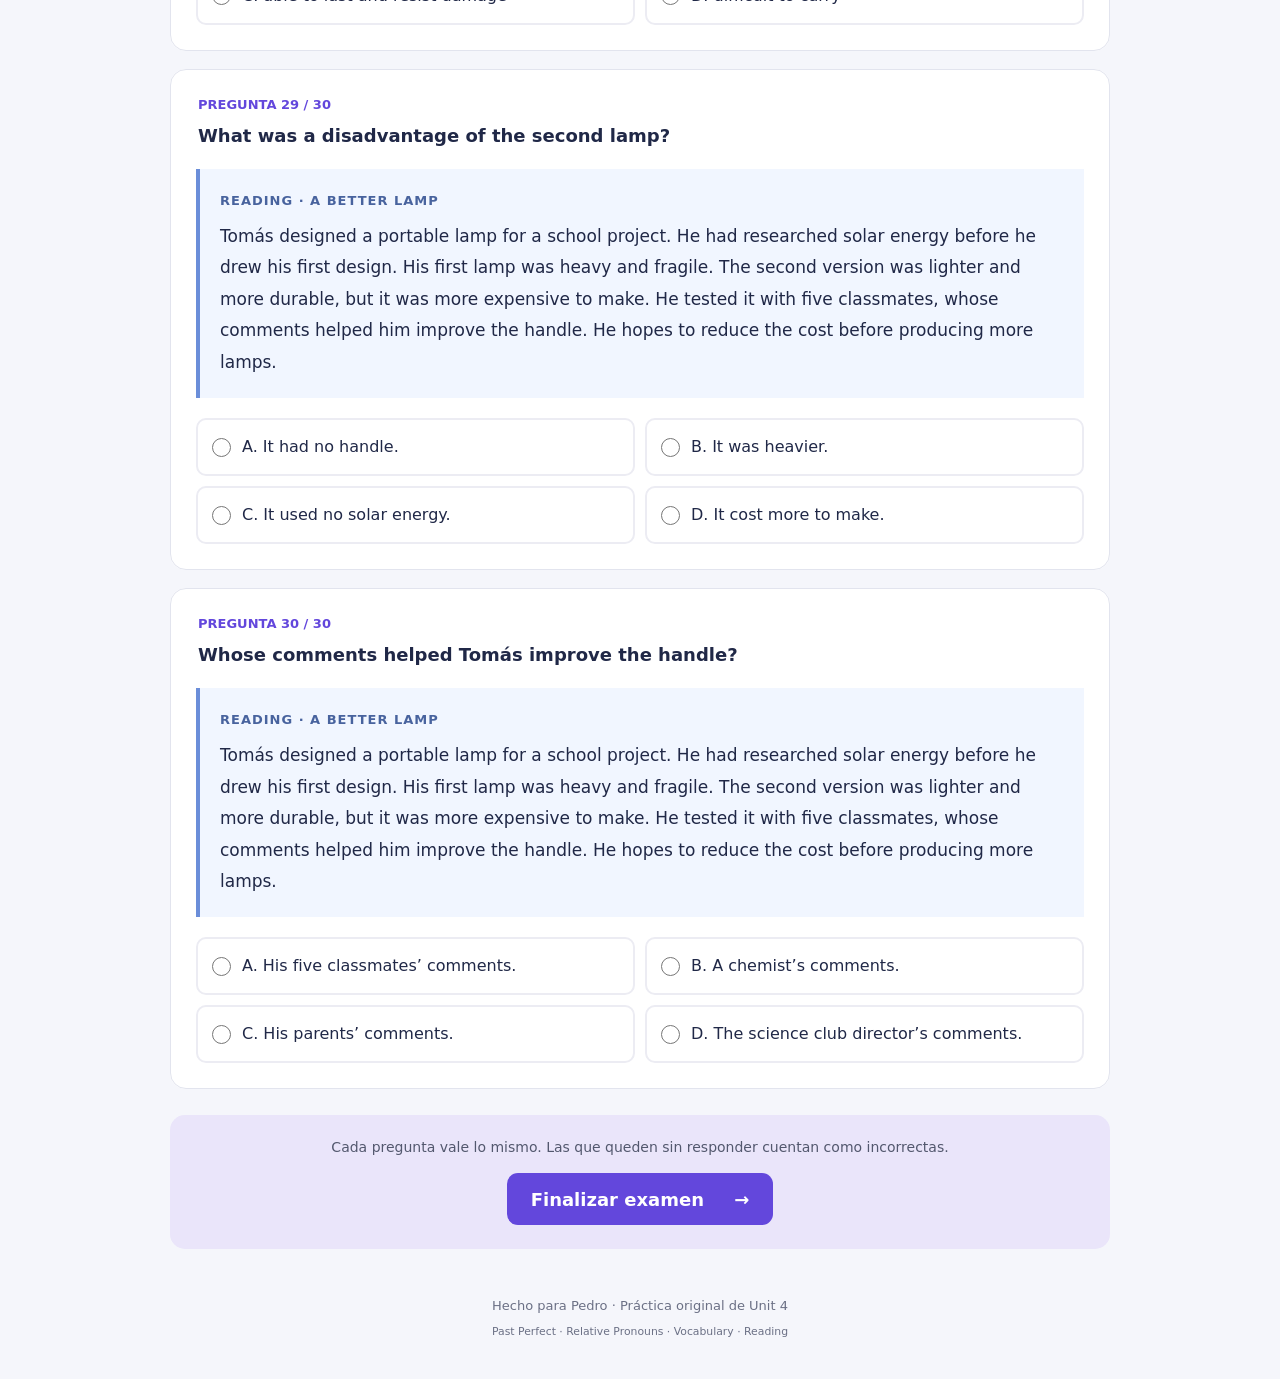
==== commit 54964c4e: "Add files via upload" ====
--- a/index.html
+++ b/index.html
@@ -10,7 +10,7 @@
 <body>
   <header><a class="brand" href="index.html"><span class="logo" aria-hidden="true">e<span>c</span></span> ENGLISH CHALLENGE</a><span class="badge">4.º año · Secundaria</span></header>
   <main>
-    <nav class="challenge-nav" aria-label="Secciones"><a href="index.html" aria-current="page">01 · Evaluación original</a><a href="refuerzo.html">02 · Refuerzo de Pedro</a><a href="learning.html">Aprendamos el pasado →</a><a href="verb-families.html">Familias de verbos</a><a href="final.html">Desafío final</a></nav>
+    <nav class="challenge-nav" aria-label="Secciones"><a href="index.html" aria-current="page">01 · Evaluación original</a><a href="refuerzo.html">02 · Refuerzo de Pedro</a><a href="learning.html">Aprendamos el pasado →</a><a href="verb-families.html">Familias de verbos</a><a href="final.html">Desafío final</a><a href="precision.html">Entrenamiento</a></nav>
     <section class="hero"><div><span class="eyebrow">TU PRÓXIMO DESAFÍO</span><h1>English Challenge <span>Unit 4<span class="dot">.</span></span></h1><p>Hola, Pedro. Poné a prueba lo que aprendiste.<br>Concentrate, elegí y descubrí cuánto avanzaste.</p><div class="chips"><span>30 preguntas</span><span>Sin límite de tiempo</span><span>Nota sobre 100</span></div></div><div class="hero-art" aria-hidden="true"><span class="orbit">✦</span><strong>A<span>+</span></strong><small>LET’S DO THIS!</small></div></section>
     <section class="instructions"><span aria-hidden="true">✦</span><p>Elegí una respuesta por pregunta. Podés cambiarla antes de finalizar. Al terminar vas a ver tu nota y una explicación de cada respuesta.</p></section>
     <section class="finish" aria-label="Resultados locales de Pedro">
@@ -33,3 +33,4 @@
 </body></html>
 
 
+
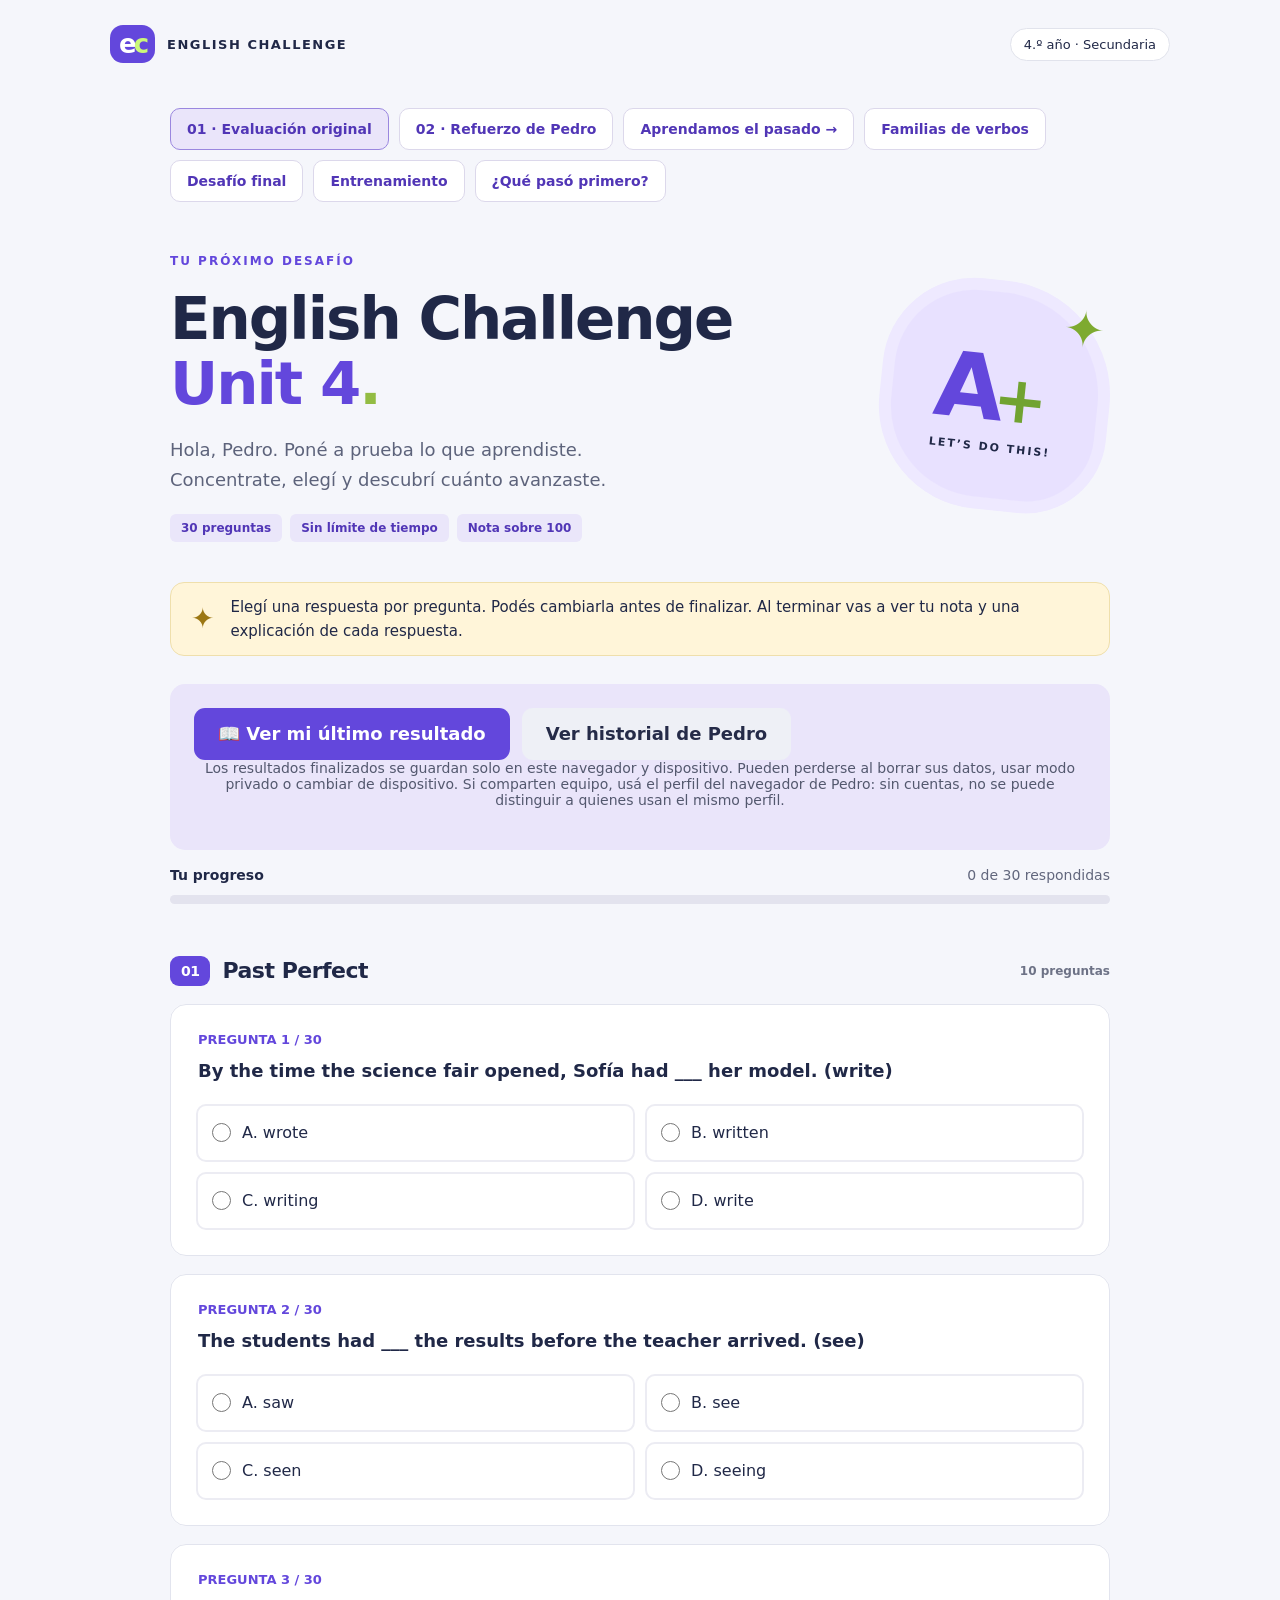
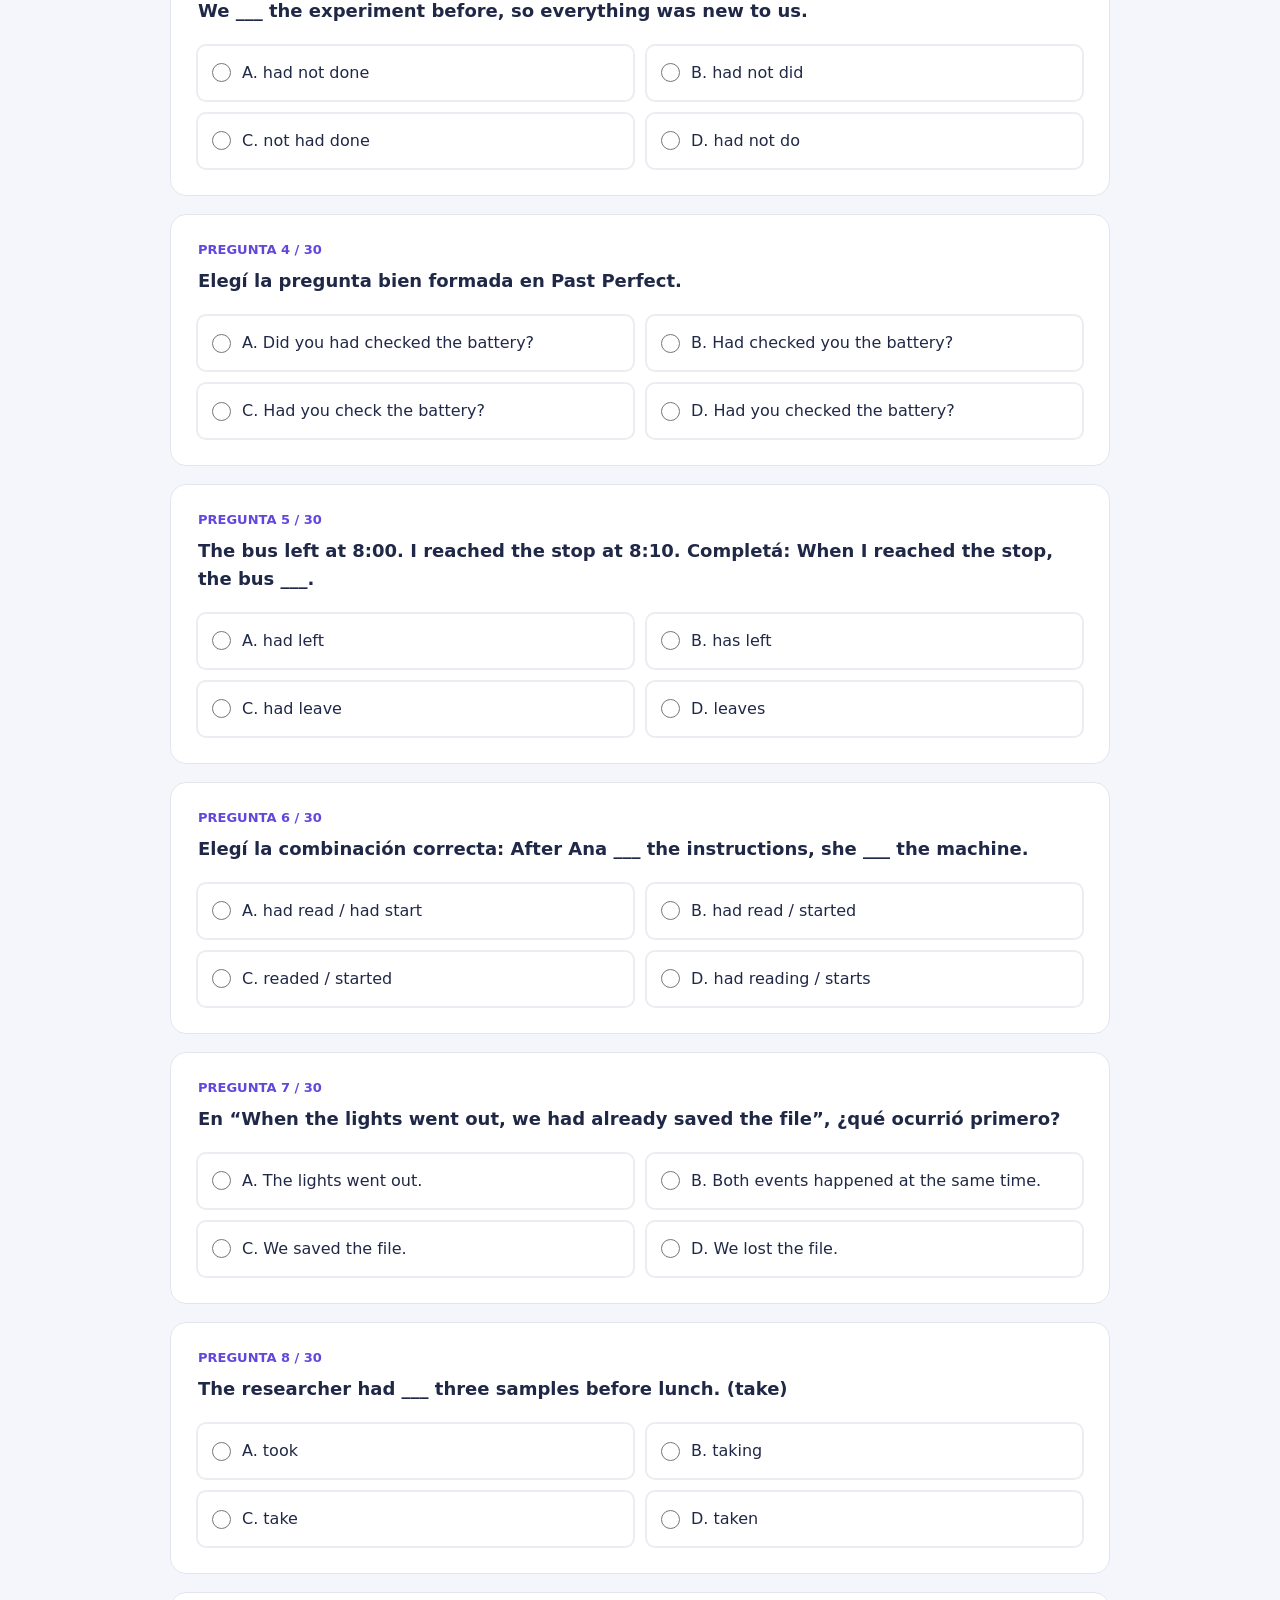
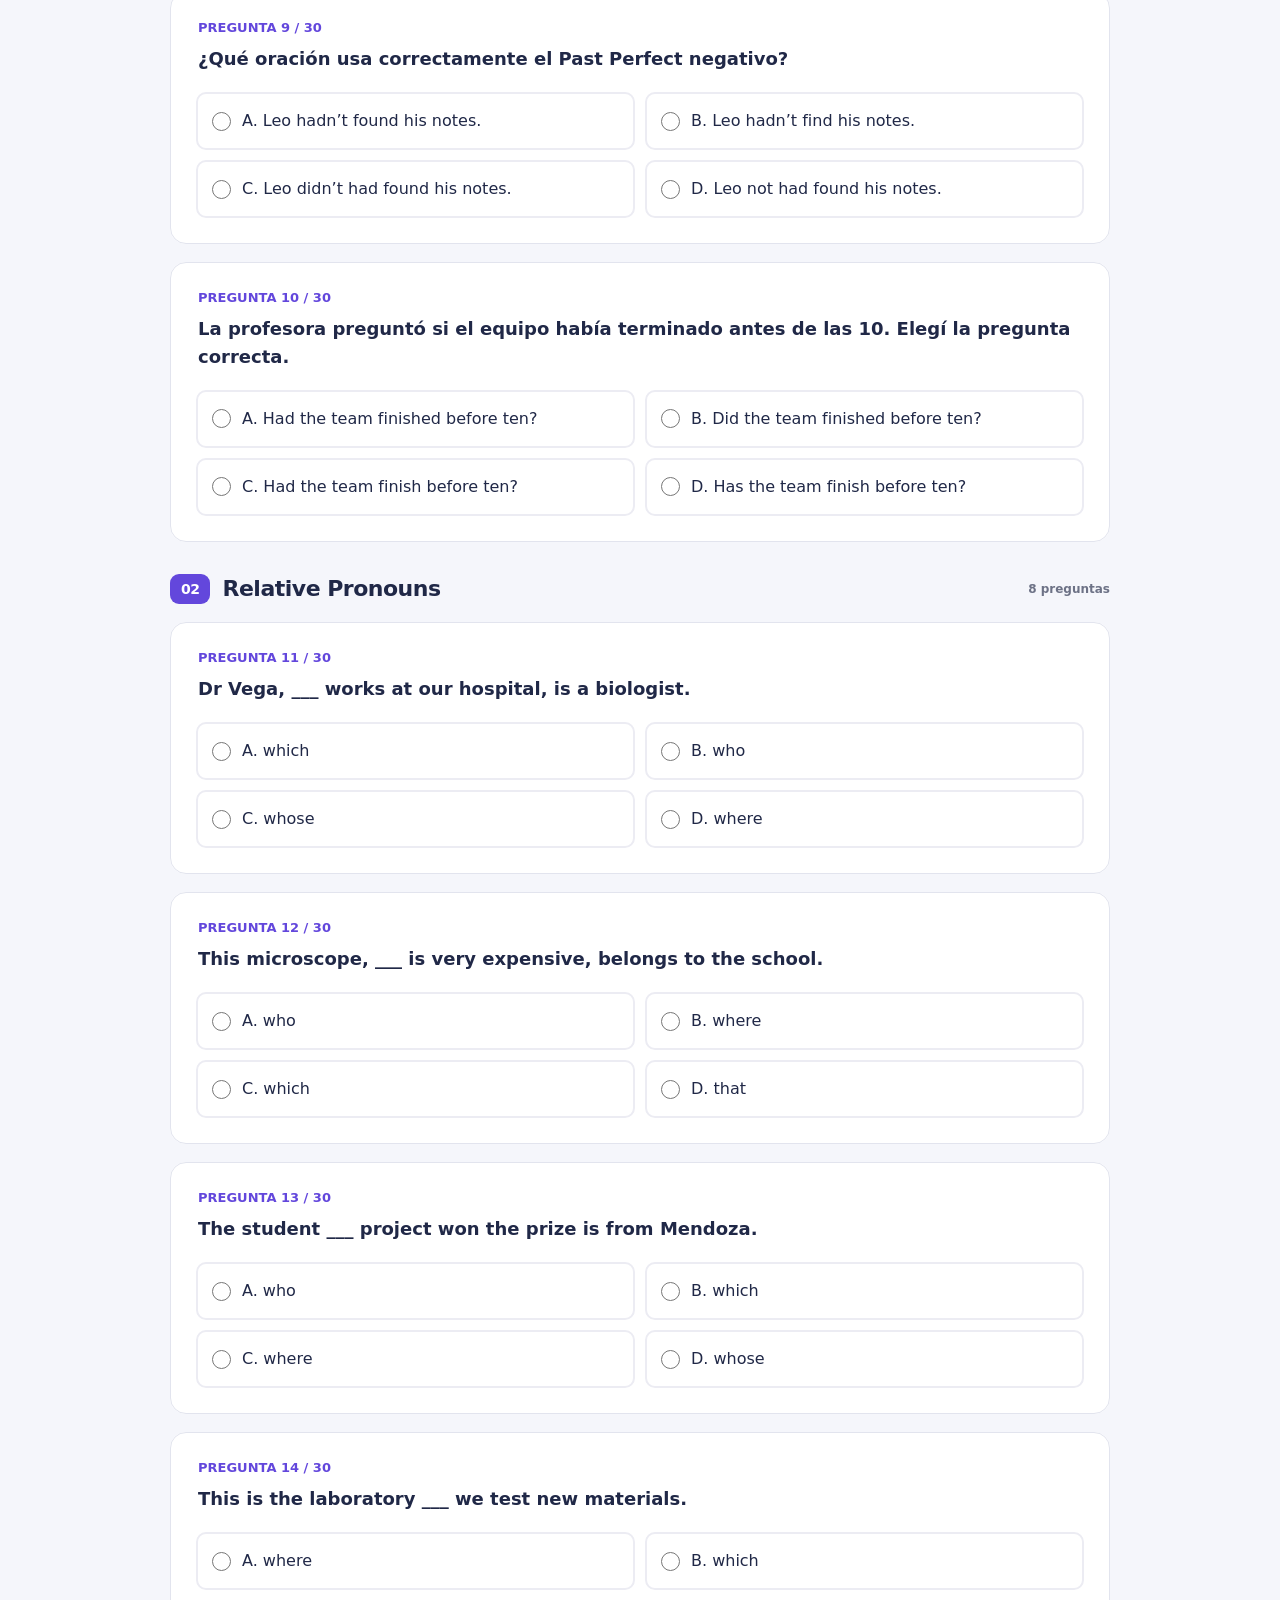
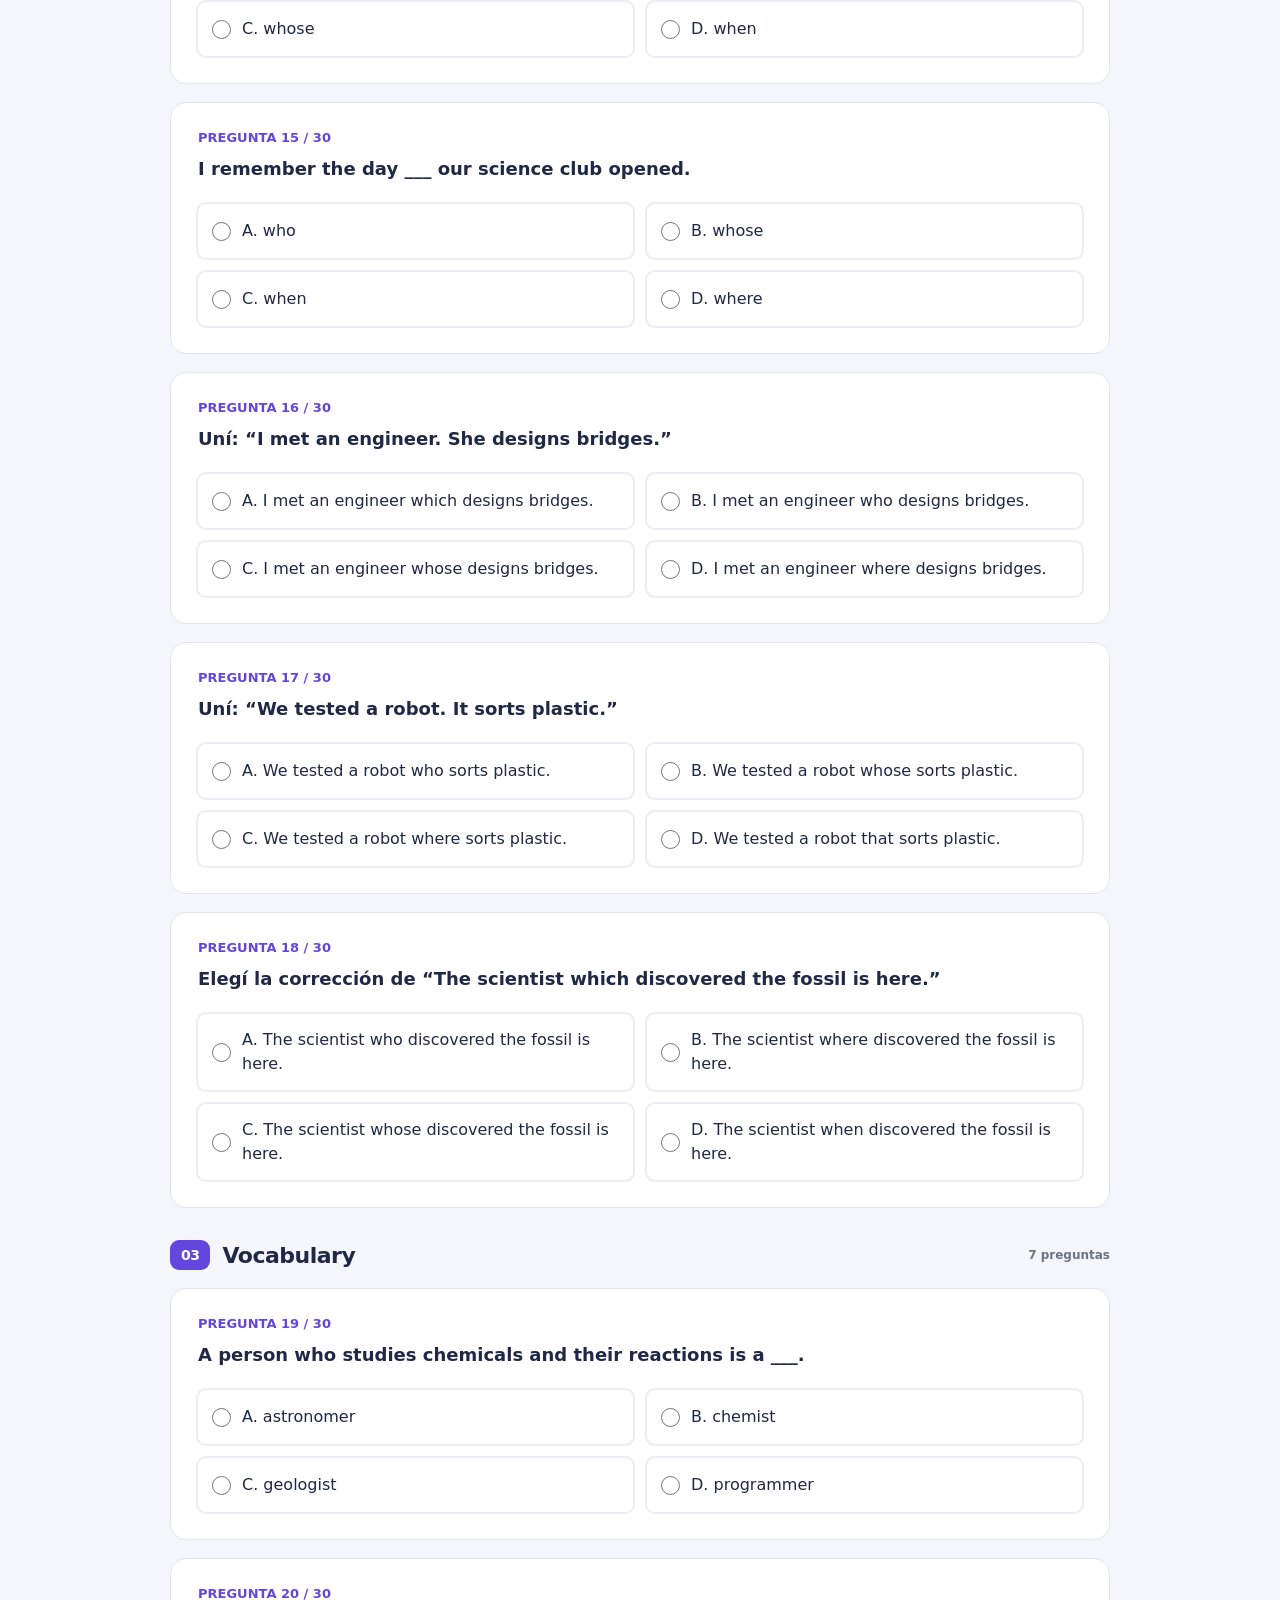
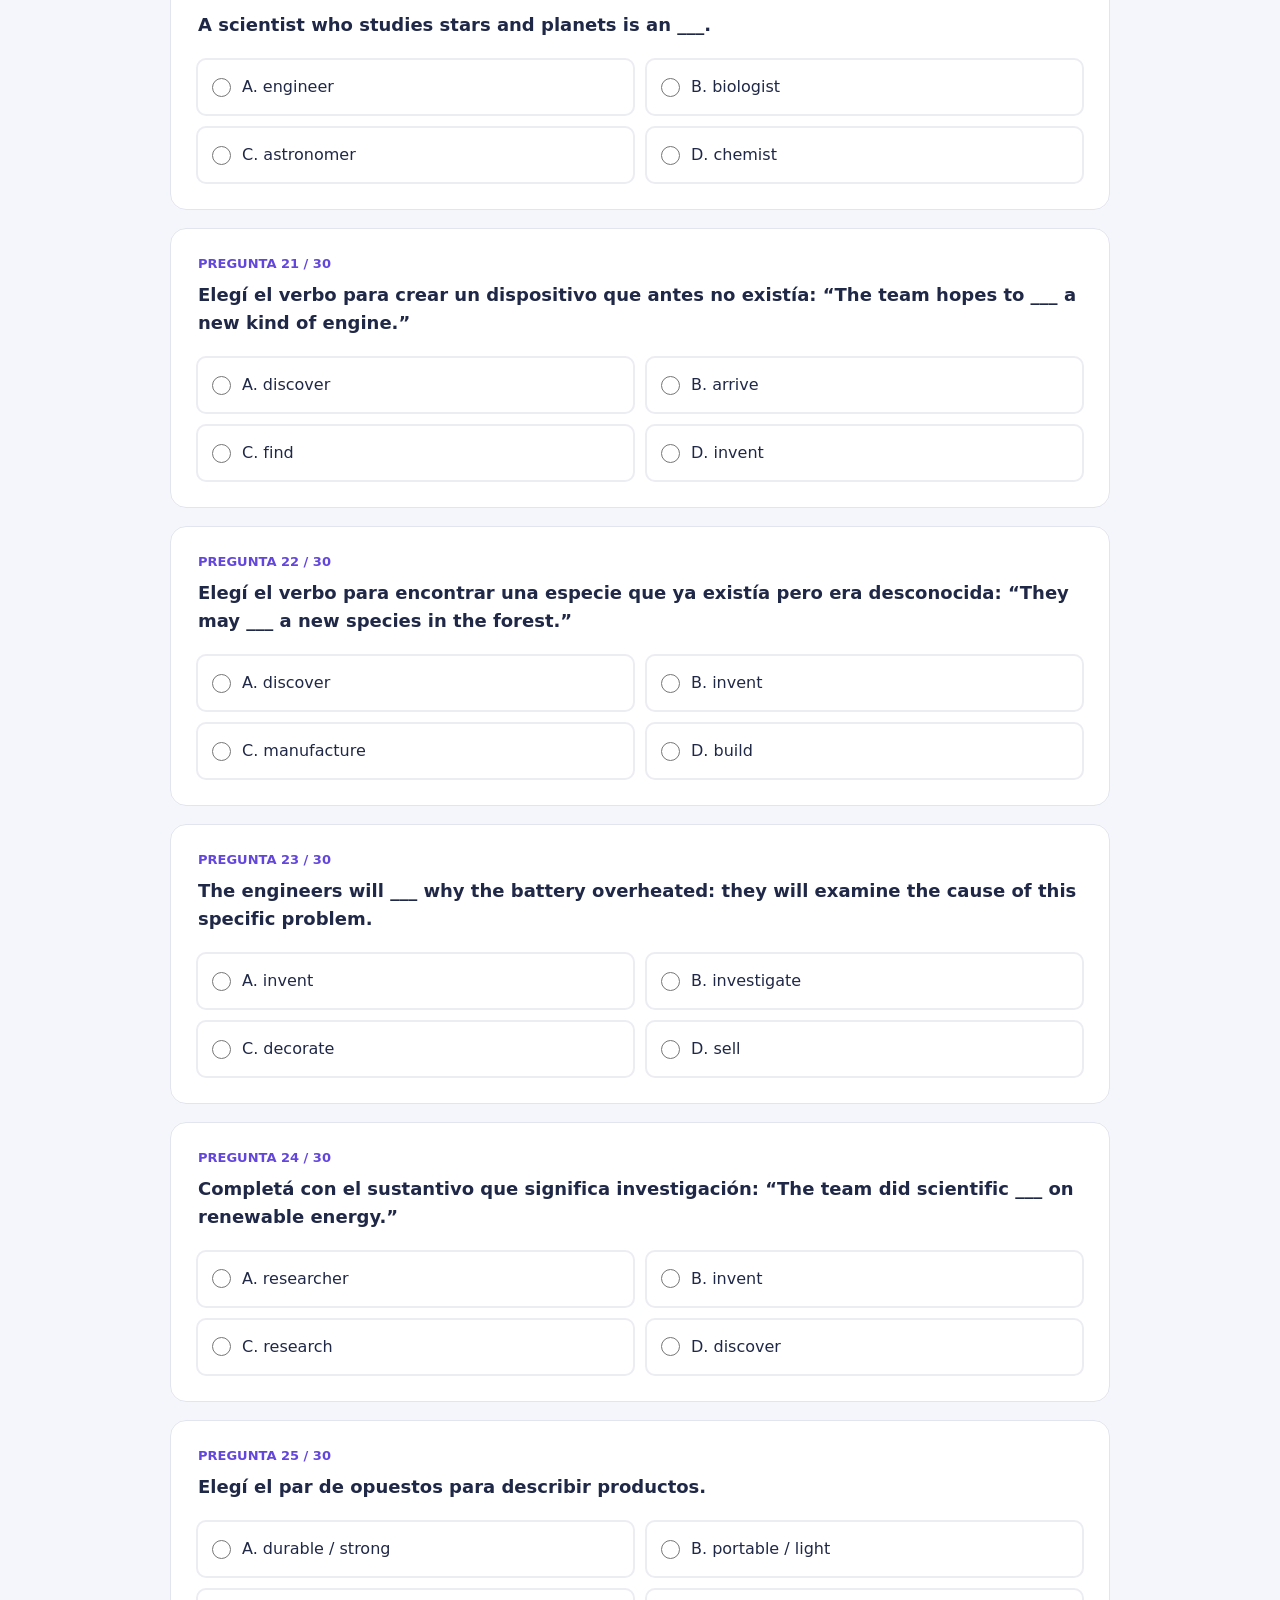
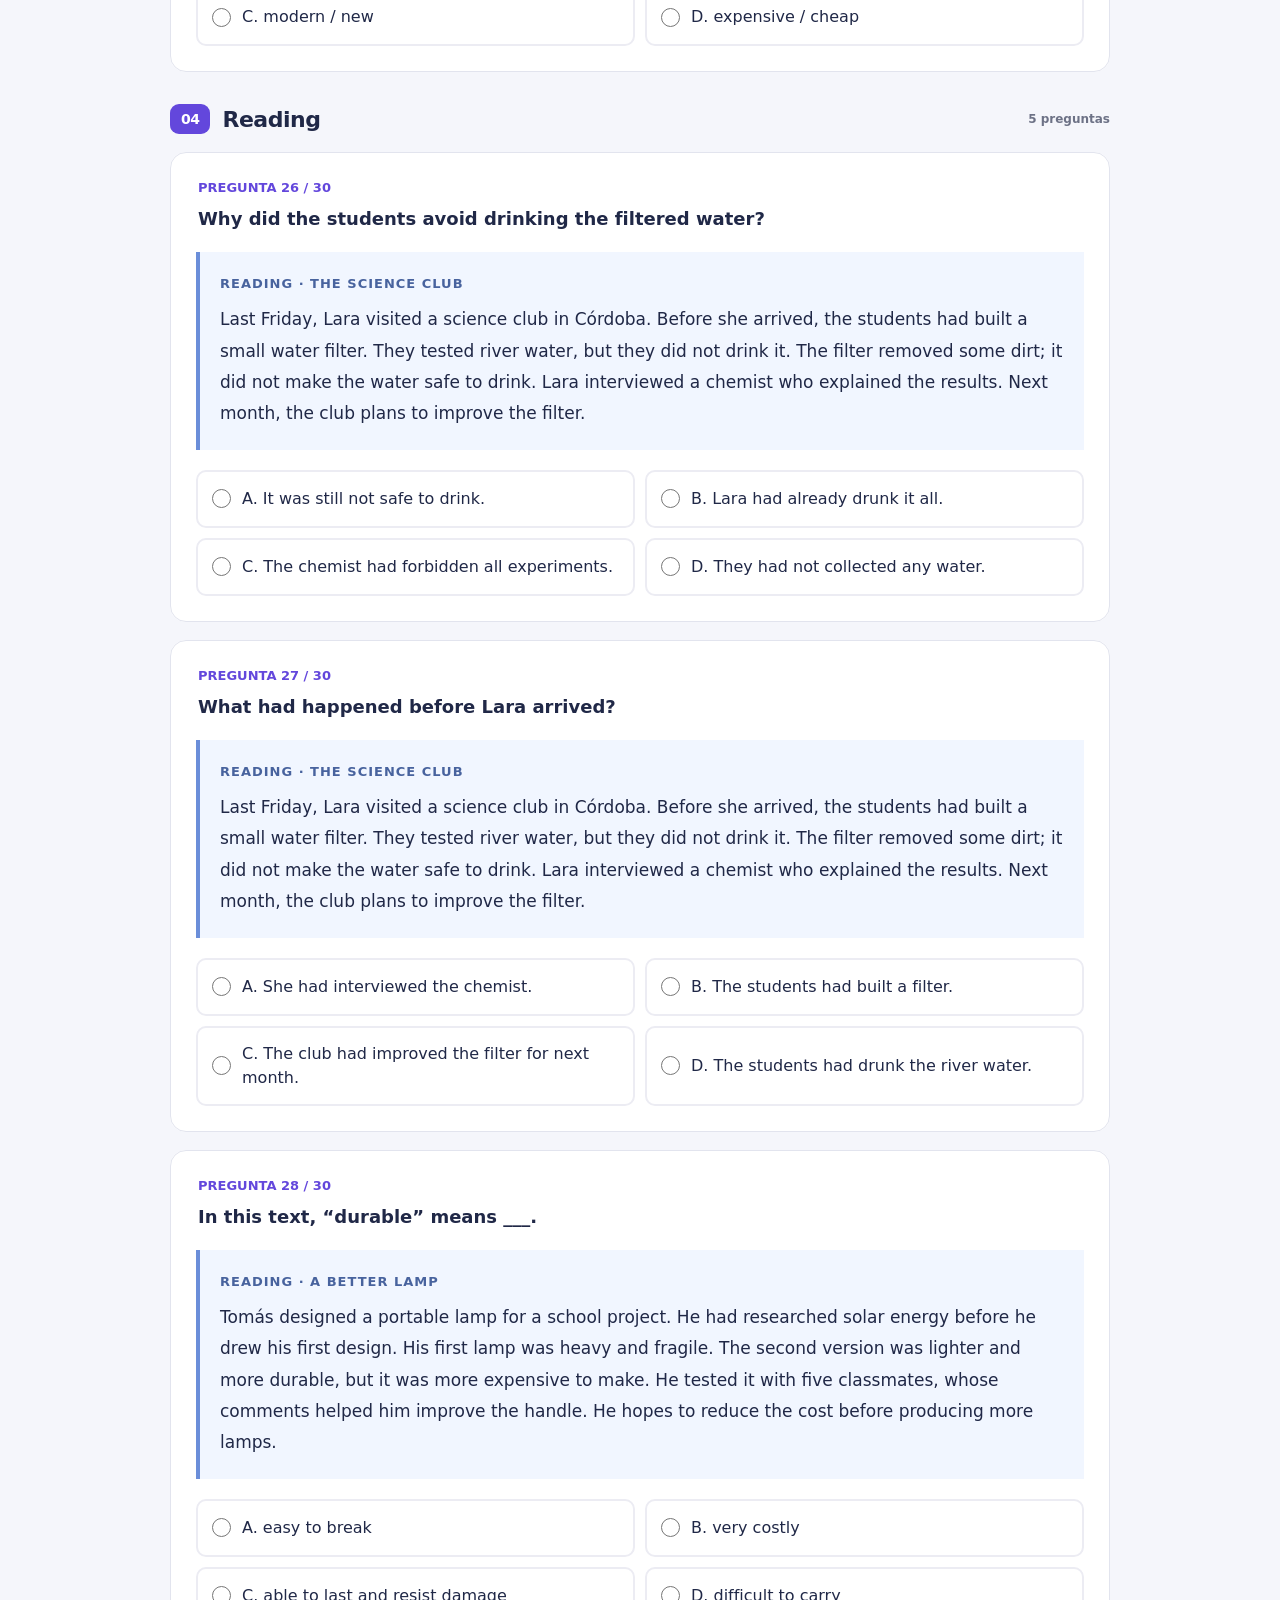
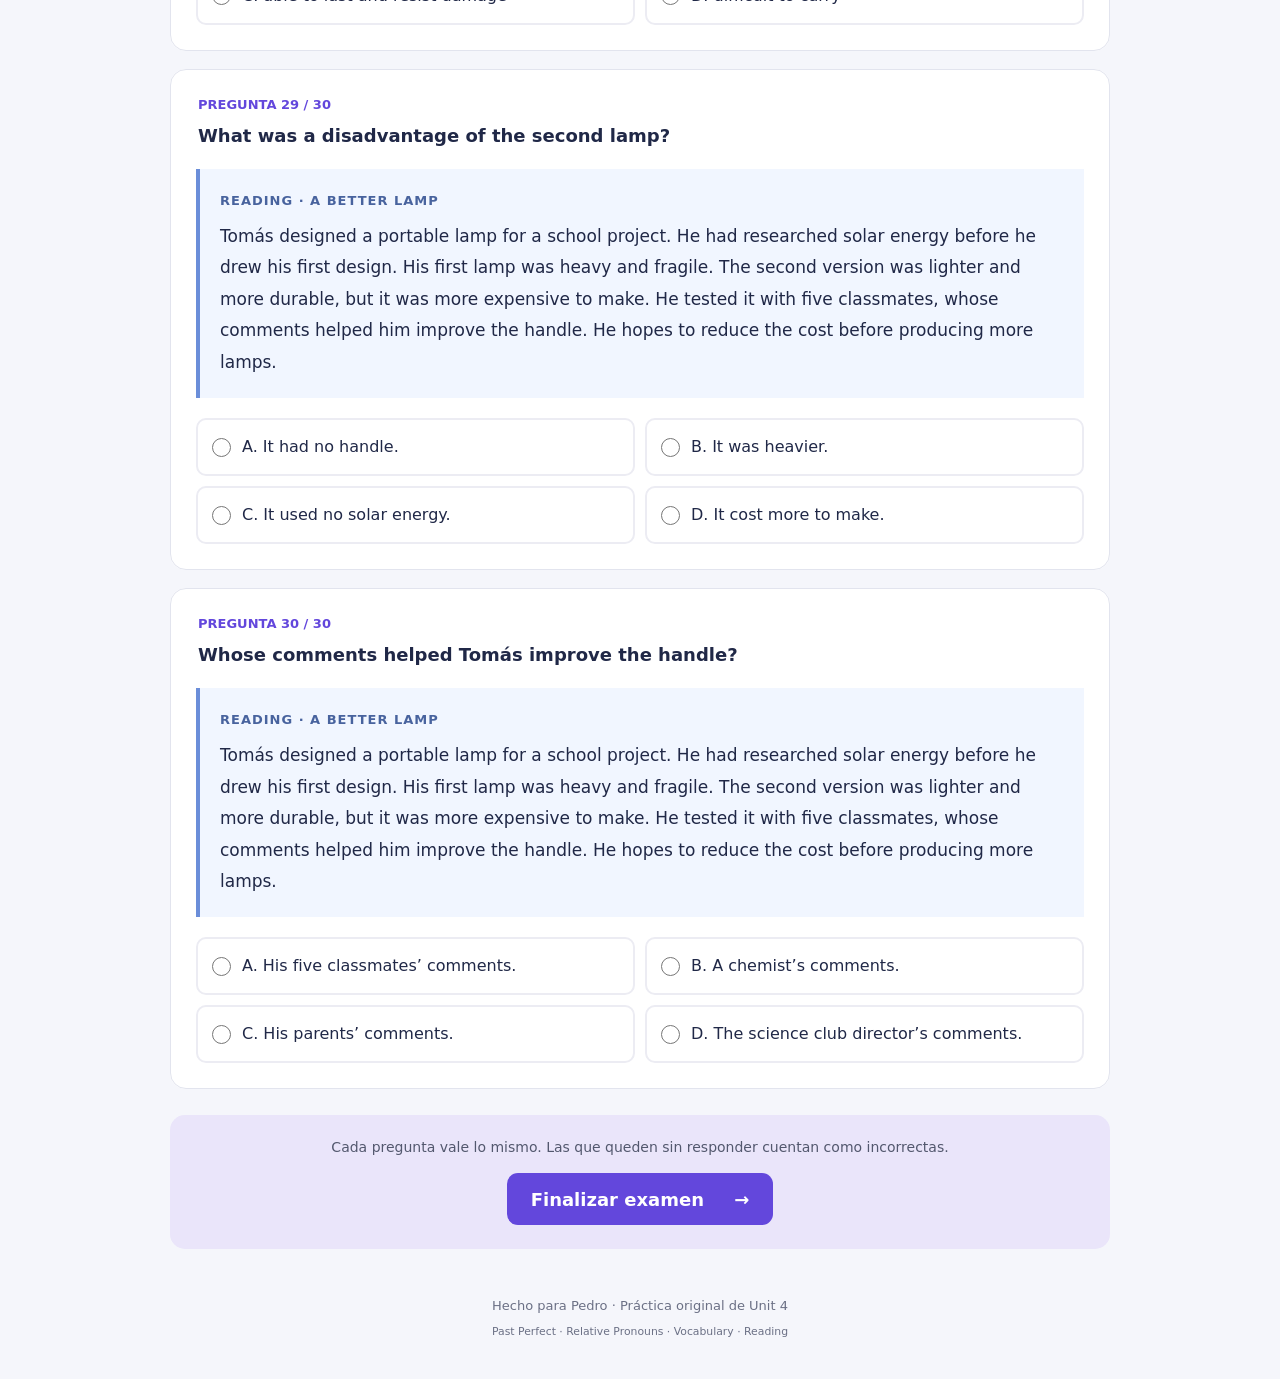
==== commit 9be63e30: "Add files via upload" ====
--- a/index.html
+++ b/index.html
@@ -10,7 +10,7 @@
 <body>
   <header><a class="brand" href="index.html"><span class="logo" aria-hidden="true">e<span>c</span></span> ENGLISH CHALLENGE</a><span class="badge">4.º año · Secundaria</span></header>
   <main>
-    <nav class="challenge-nav" aria-label="Secciones"><a href="index.html" aria-current="page">01 · Evaluación original</a><a href="refuerzo.html">02 · Refuerzo de Pedro</a><a href="learning.html">Aprendamos el pasado →</a><a href="verb-families.html">Familias de verbos</a><a href="final.html">Desafío final</a><a href="precision.html">Entrenamiento</a></nav>
+    <nav class="challenge-nav" aria-label="Secciones"><a href="index.html" aria-current="page">01 · Evaluación original</a><a href="refuerzo.html">02 · Refuerzo de Pedro</a><a href="learning.html">Aprendamos el pasado →</a><a href="verb-families.html">Familias de verbos</a><a href="final.html">Desafío final</a><a href="precision.html">Entrenamiento</a><a href="first-events.html">¿Qué pasó primero?</a></nav>
     <section class="hero"><div><span class="eyebrow">TU PRÓXIMO DESAFÍO</span><h1>English Challenge <span>Unit 4<span class="dot">.</span></span></h1><p>Hola, Pedro. Poné a prueba lo que aprendiste.<br>Concentrate, elegí y descubrí cuánto avanzaste.</p><div class="chips"><span>30 preguntas</span><span>Sin límite de tiempo</span><span>Nota sobre 100</span></div></div><div class="hero-art" aria-hidden="true"><span class="orbit">✦</span><strong>A<span>+</span></strong><small>LET’S DO THIS!</small></div></section>
     <section class="instructions"><span aria-hidden="true">✦</span><p>Elegí una respuesta por pregunta. Podés cambiarla antes de finalizar. Al terminar vas a ver tu nota y una explicación de cada respuesta.</p></section>
     <section class="finish" aria-label="Resultados locales de Pedro">
@@ -34,3 +34,4 @@
 
 
 
+
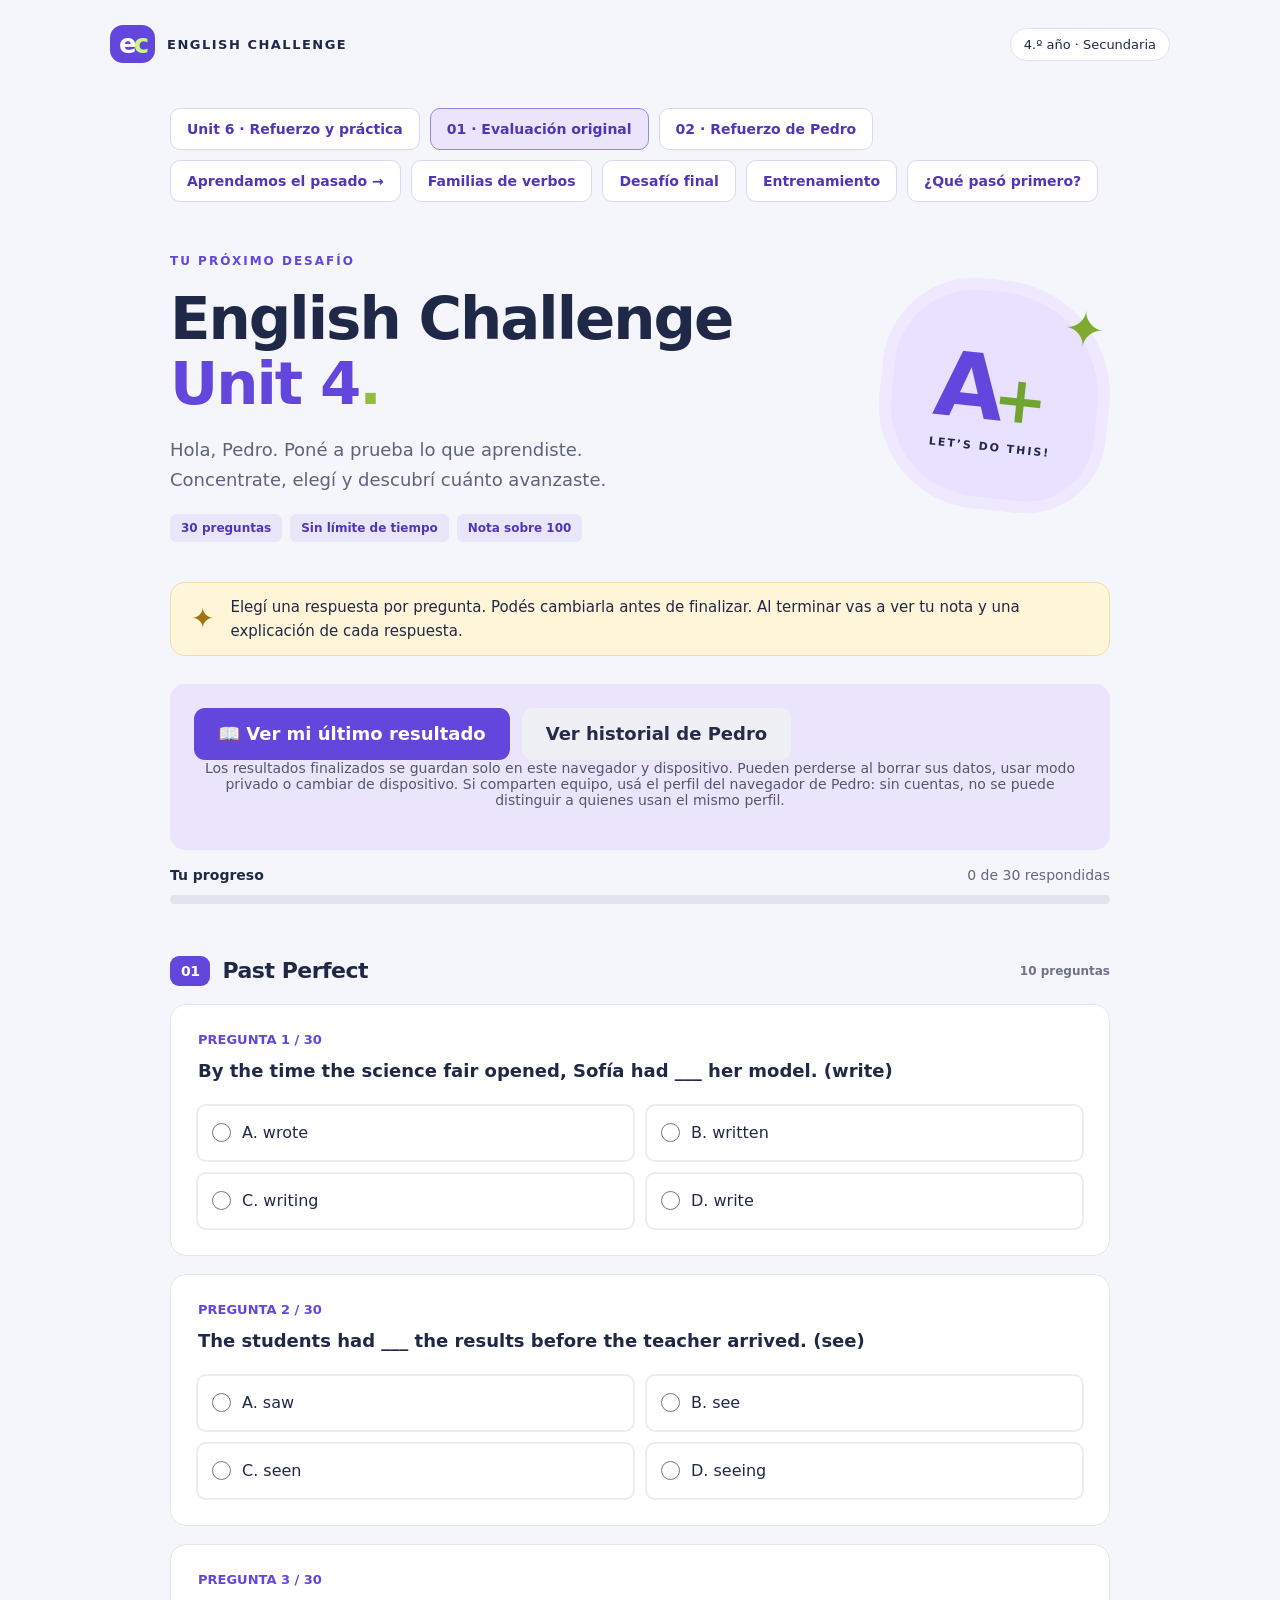
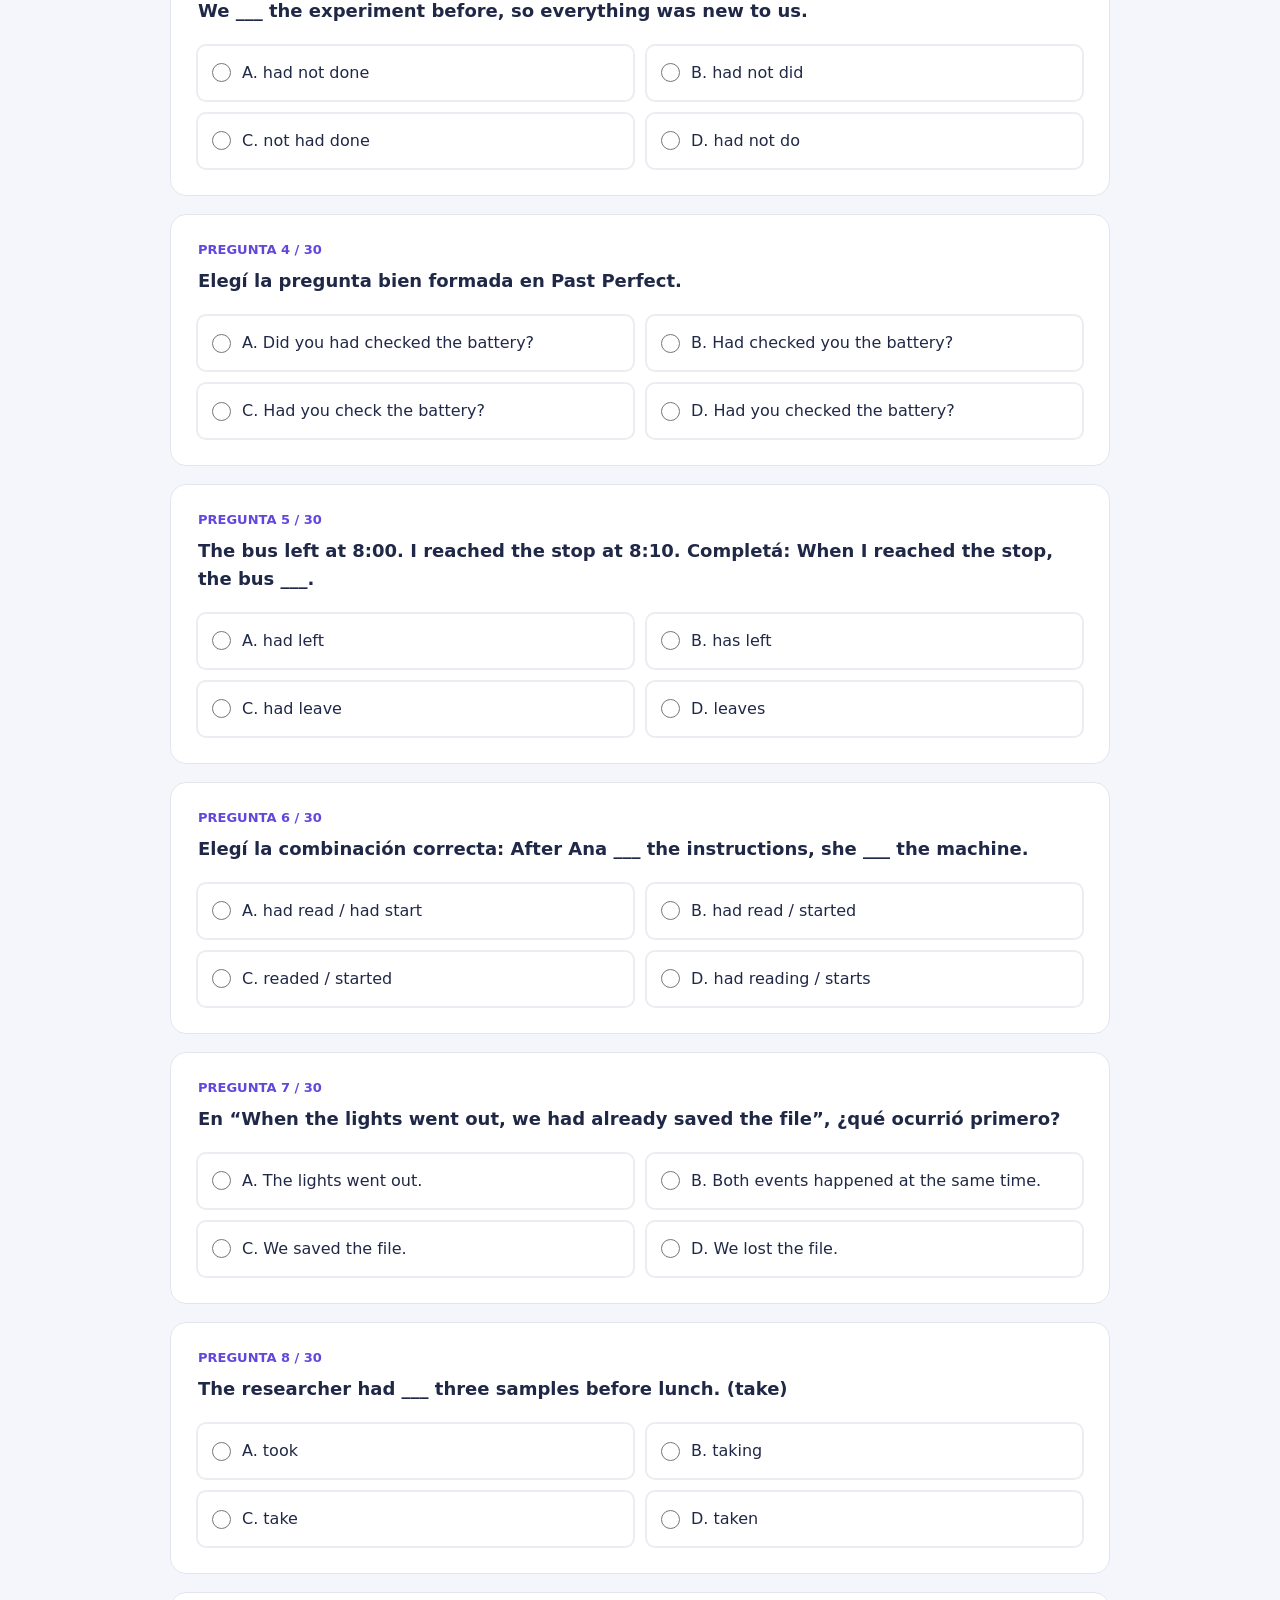
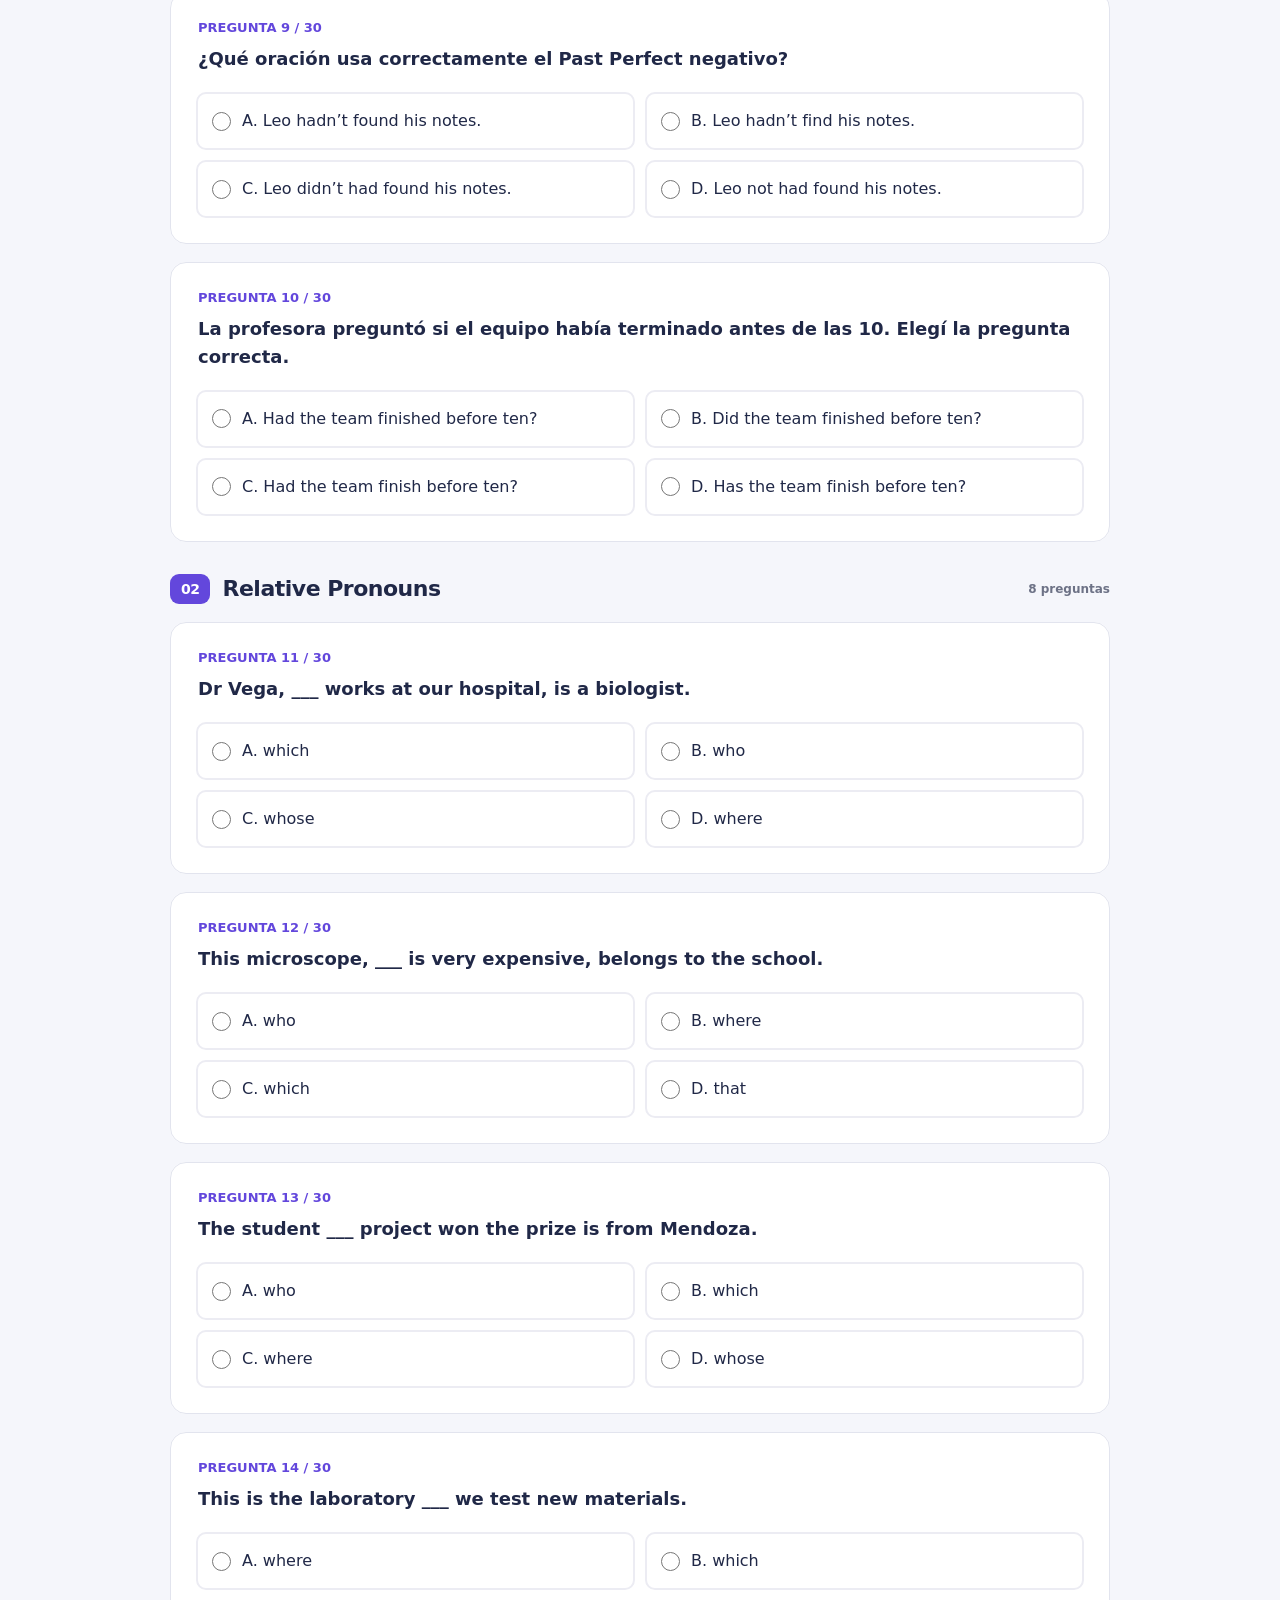
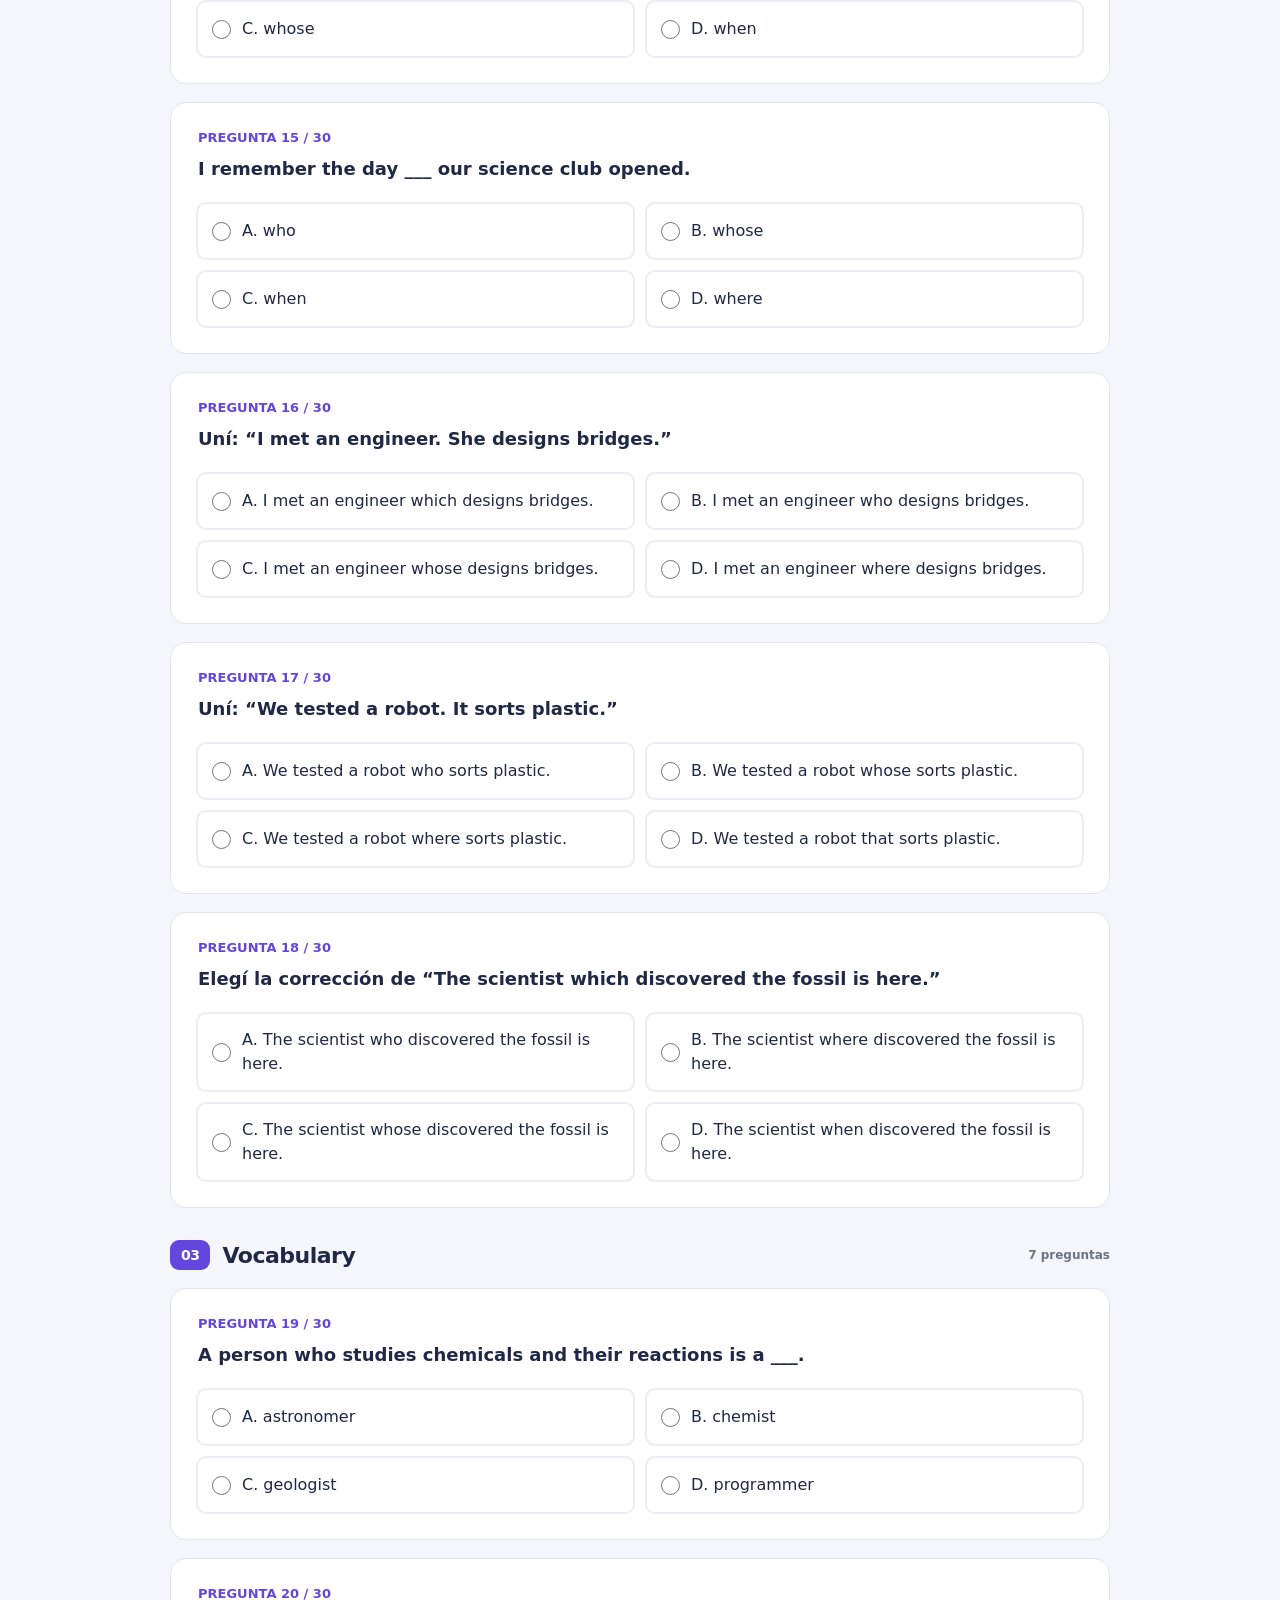
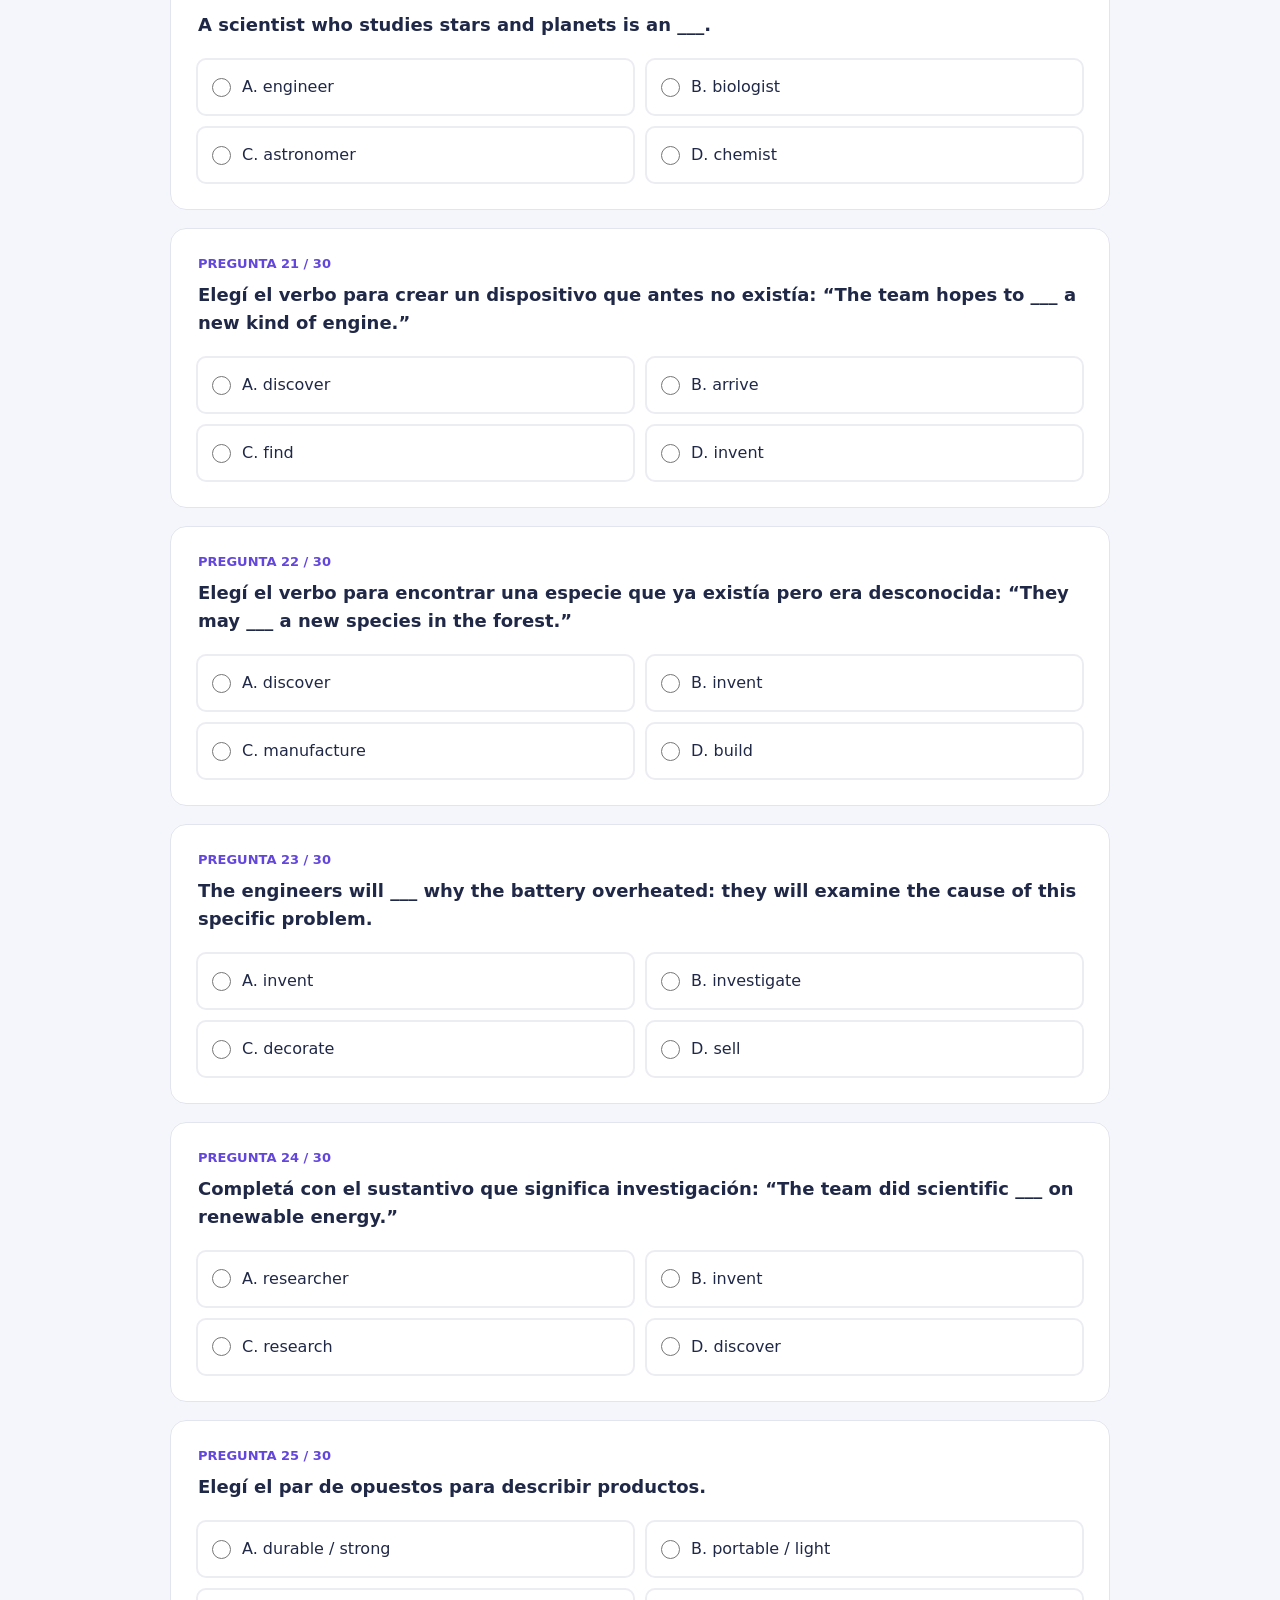
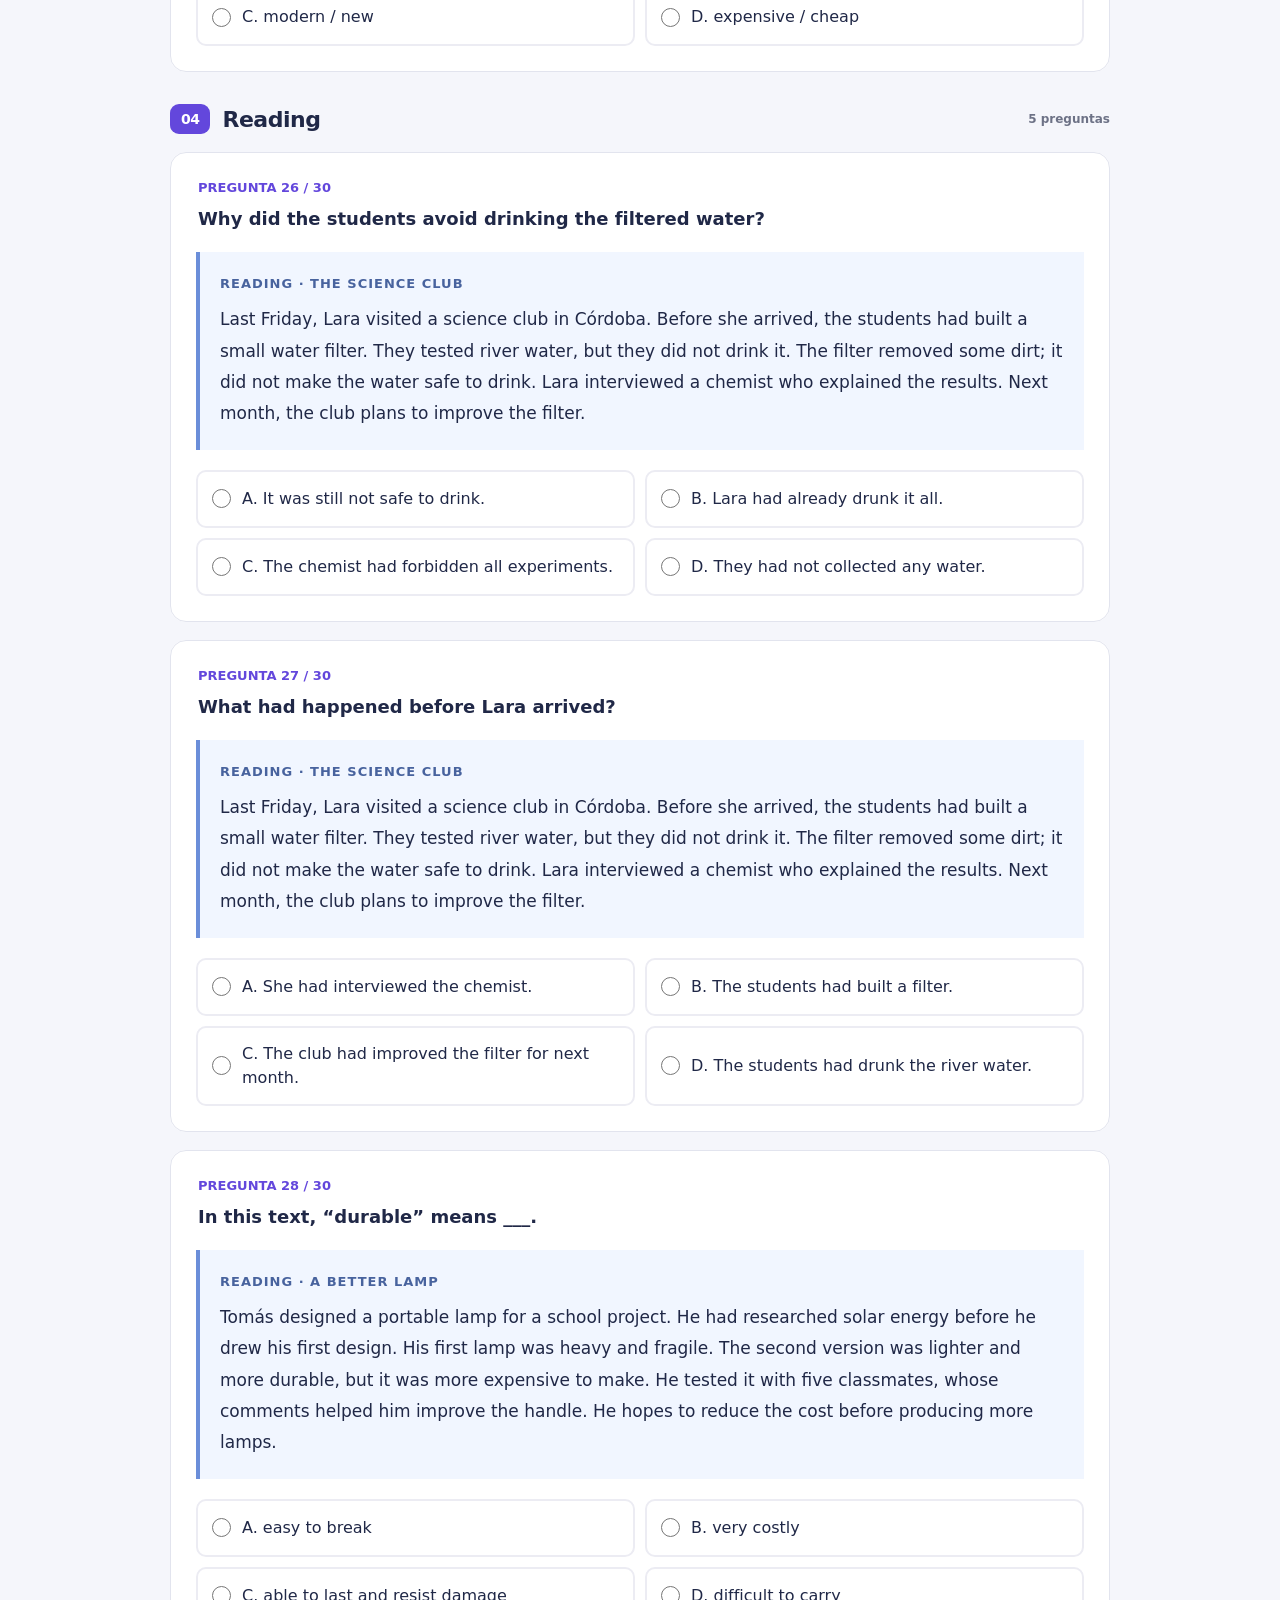
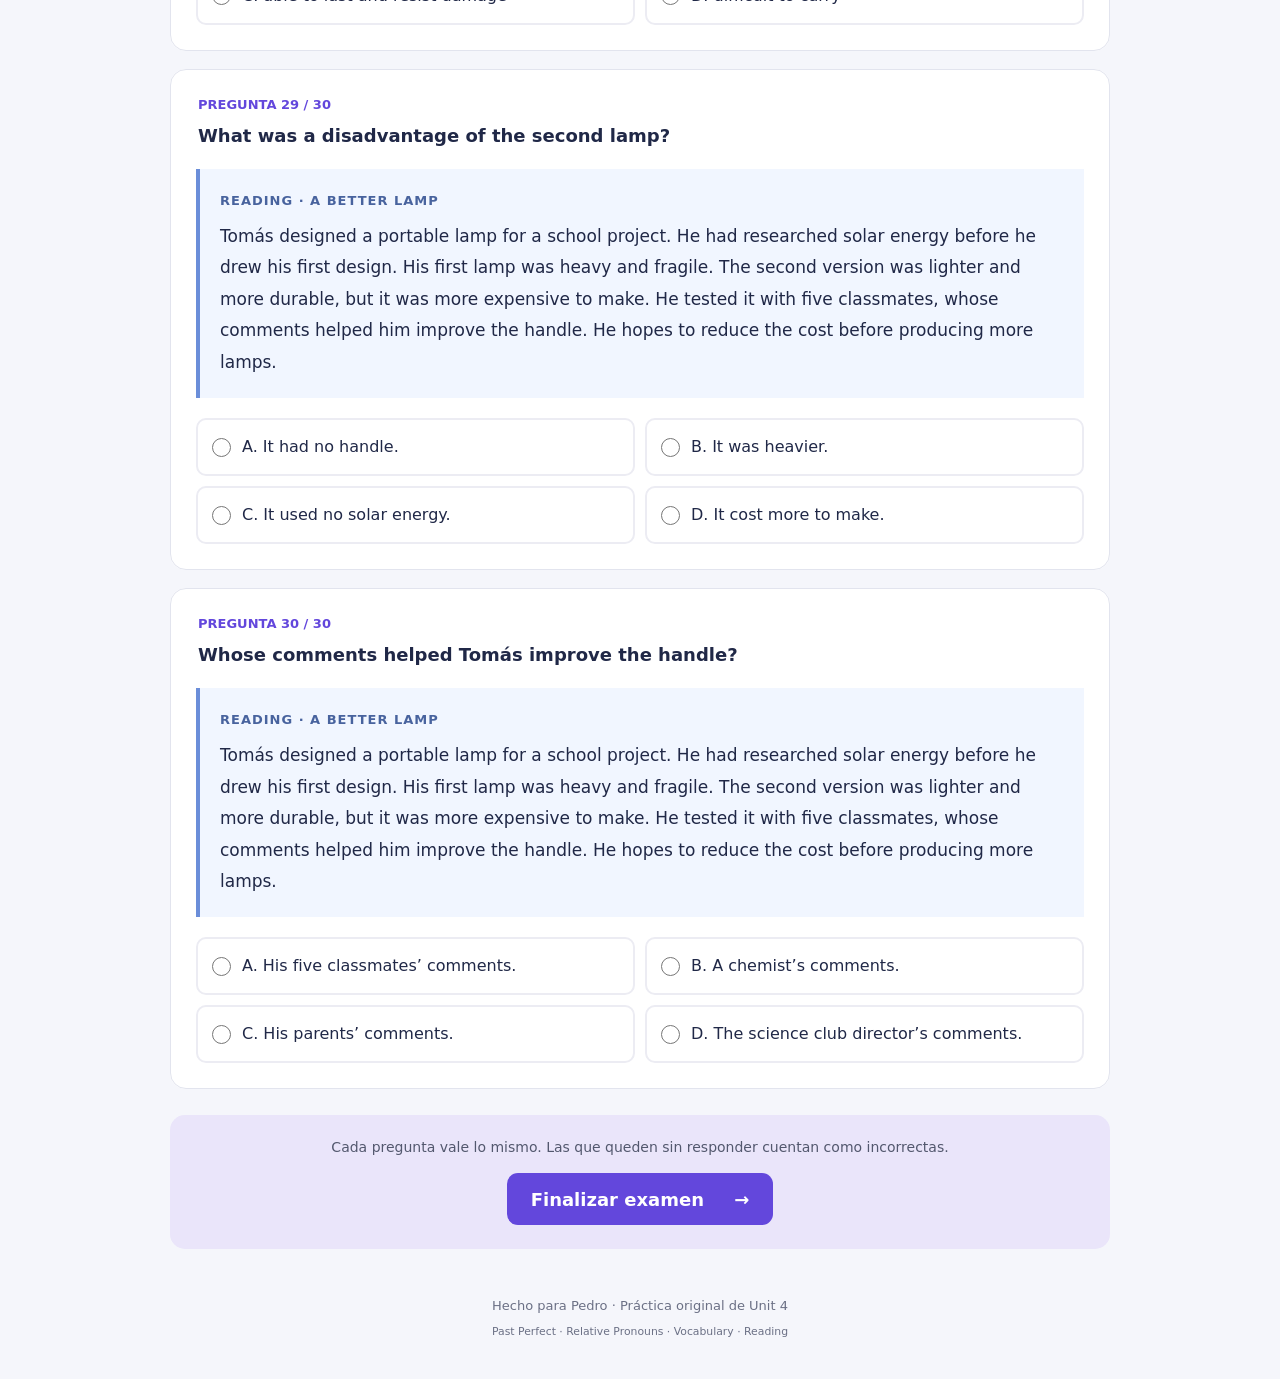
==== commit 26fe1fce: "Add files via upload" ====
--- a/index.html
+++ b/index.html
@@ -10,7 +10,7 @@
 <body>
   <header><a class="brand" href="index.html"><span class="logo" aria-hidden="true">e<span>c</span></span> ENGLISH CHALLENGE</a><span class="badge">4.º año · Secundaria</span></header>
   <main>
-    <nav class="challenge-nav" aria-label="Secciones"><a href="index.html" aria-current="page">01 · Evaluación original</a><a href="refuerzo.html">02 · Refuerzo de Pedro</a><a href="learning.html">Aprendamos el pasado →</a><a href="verb-families.html">Familias de verbos</a><a href="final.html">Desafío final</a><a href="precision.html">Entrenamiento</a><a href="first-events.html">¿Qué pasó primero?</a></nav>
+    <nav class="challenge-nav" aria-label="Secciones"><a href="unit6.html">Unit 6 · Refuerzo y práctica</a><a href="index.html" aria-current="page">01 · Evaluación original</a><a href="refuerzo.html">02 · Refuerzo de Pedro</a><a href="learning.html">Aprendamos el pasado →</a><a href="verb-families.html">Familias de verbos</a><a href="final.html">Desafío final</a><a href="precision.html">Entrenamiento</a><a href="first-events.html">¿Qué pasó primero?</a></nav>
     <section class="hero"><div><span class="eyebrow">TU PRÓXIMO DESAFÍO</span><h1>English Challenge <span>Unit 4<span class="dot">.</span></span></h1><p>Hola, Pedro. Poné a prueba lo que aprendiste.<br>Concentrate, elegí y descubrí cuánto avanzaste.</p><div class="chips"><span>30 preguntas</span><span>Sin límite de tiempo</span><span>Nota sobre 100</span></div></div><div class="hero-art" aria-hidden="true"><span class="orbit">✦</span><strong>A<span>+</span></strong><small>LET’S DO THIS!</small></div></section>
     <section class="instructions"><span aria-hidden="true">✦</span><p>Elegí una respuesta por pregunta. Podés cambiarla antes de finalizar. Al terminar vas a ver tu nota y una explicación de cada respuesta.</p></section>
     <section class="finish" aria-label="Resultados locales de Pedro">
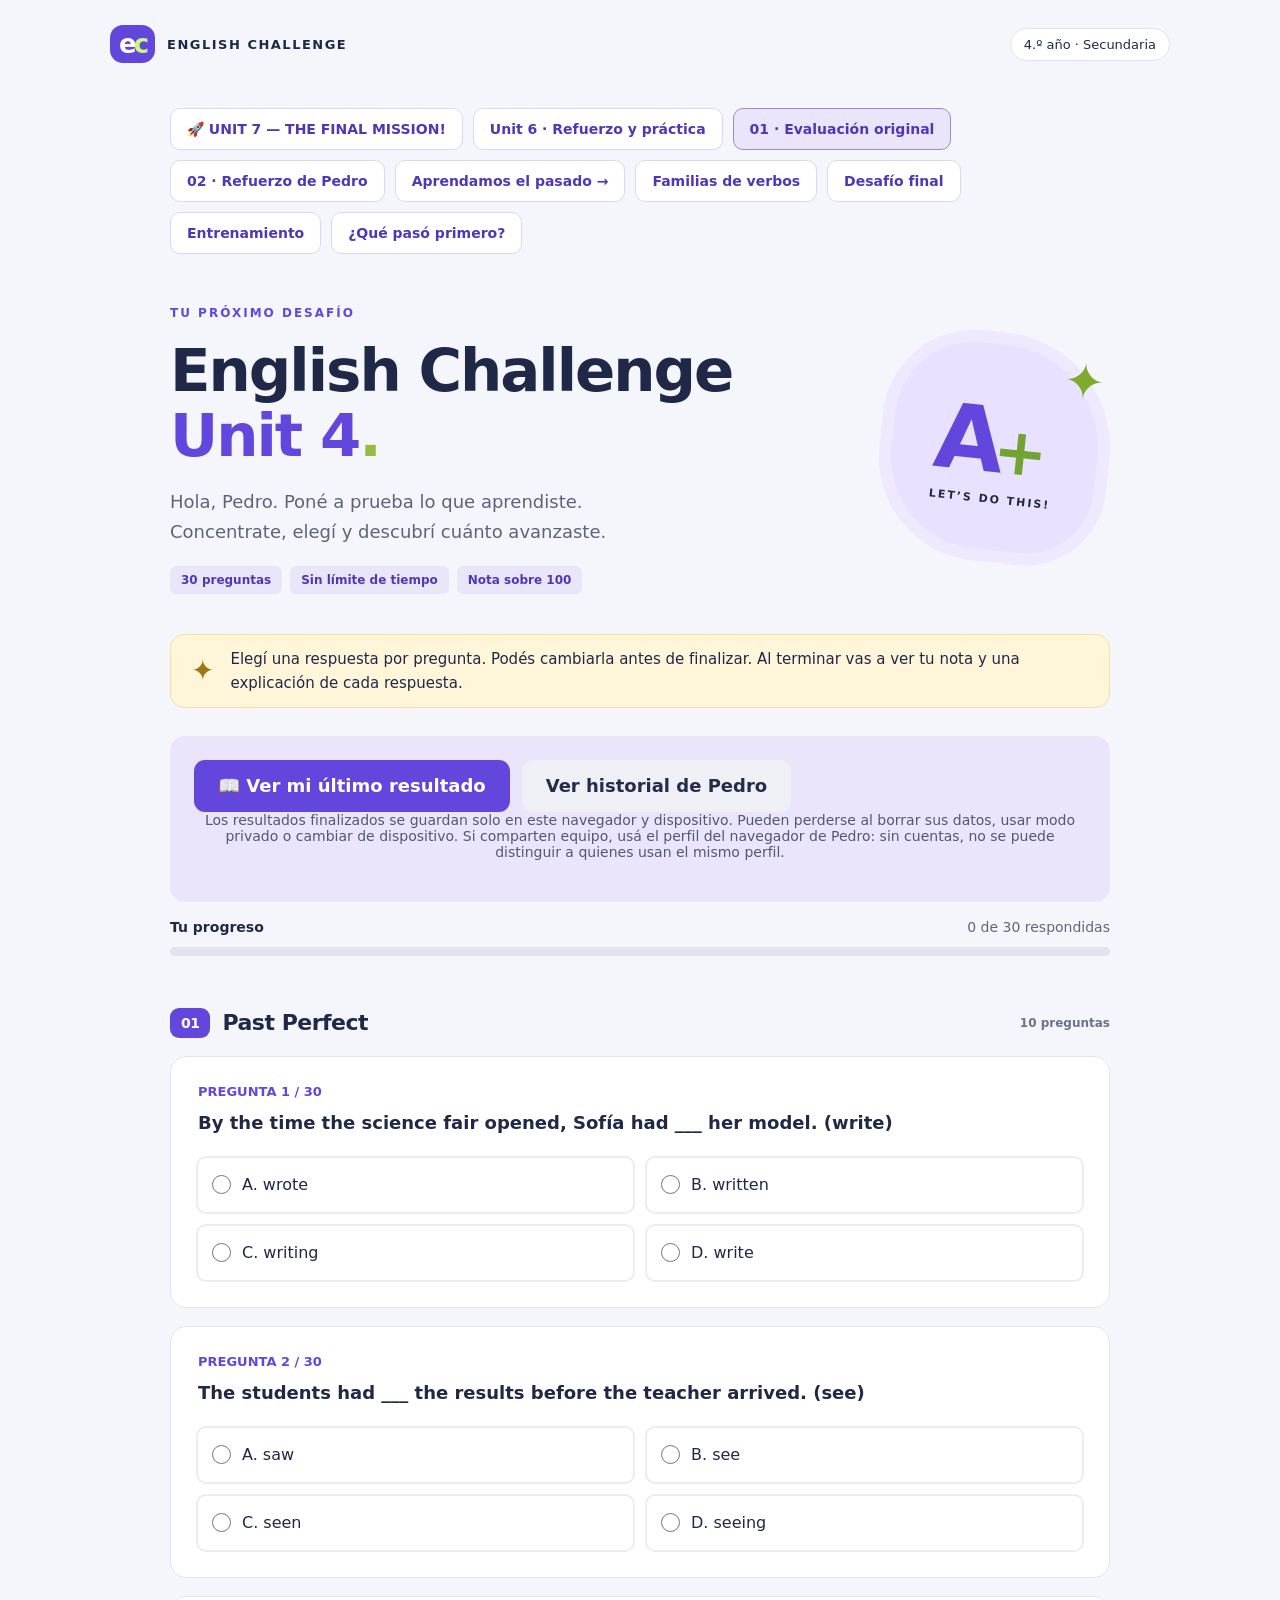
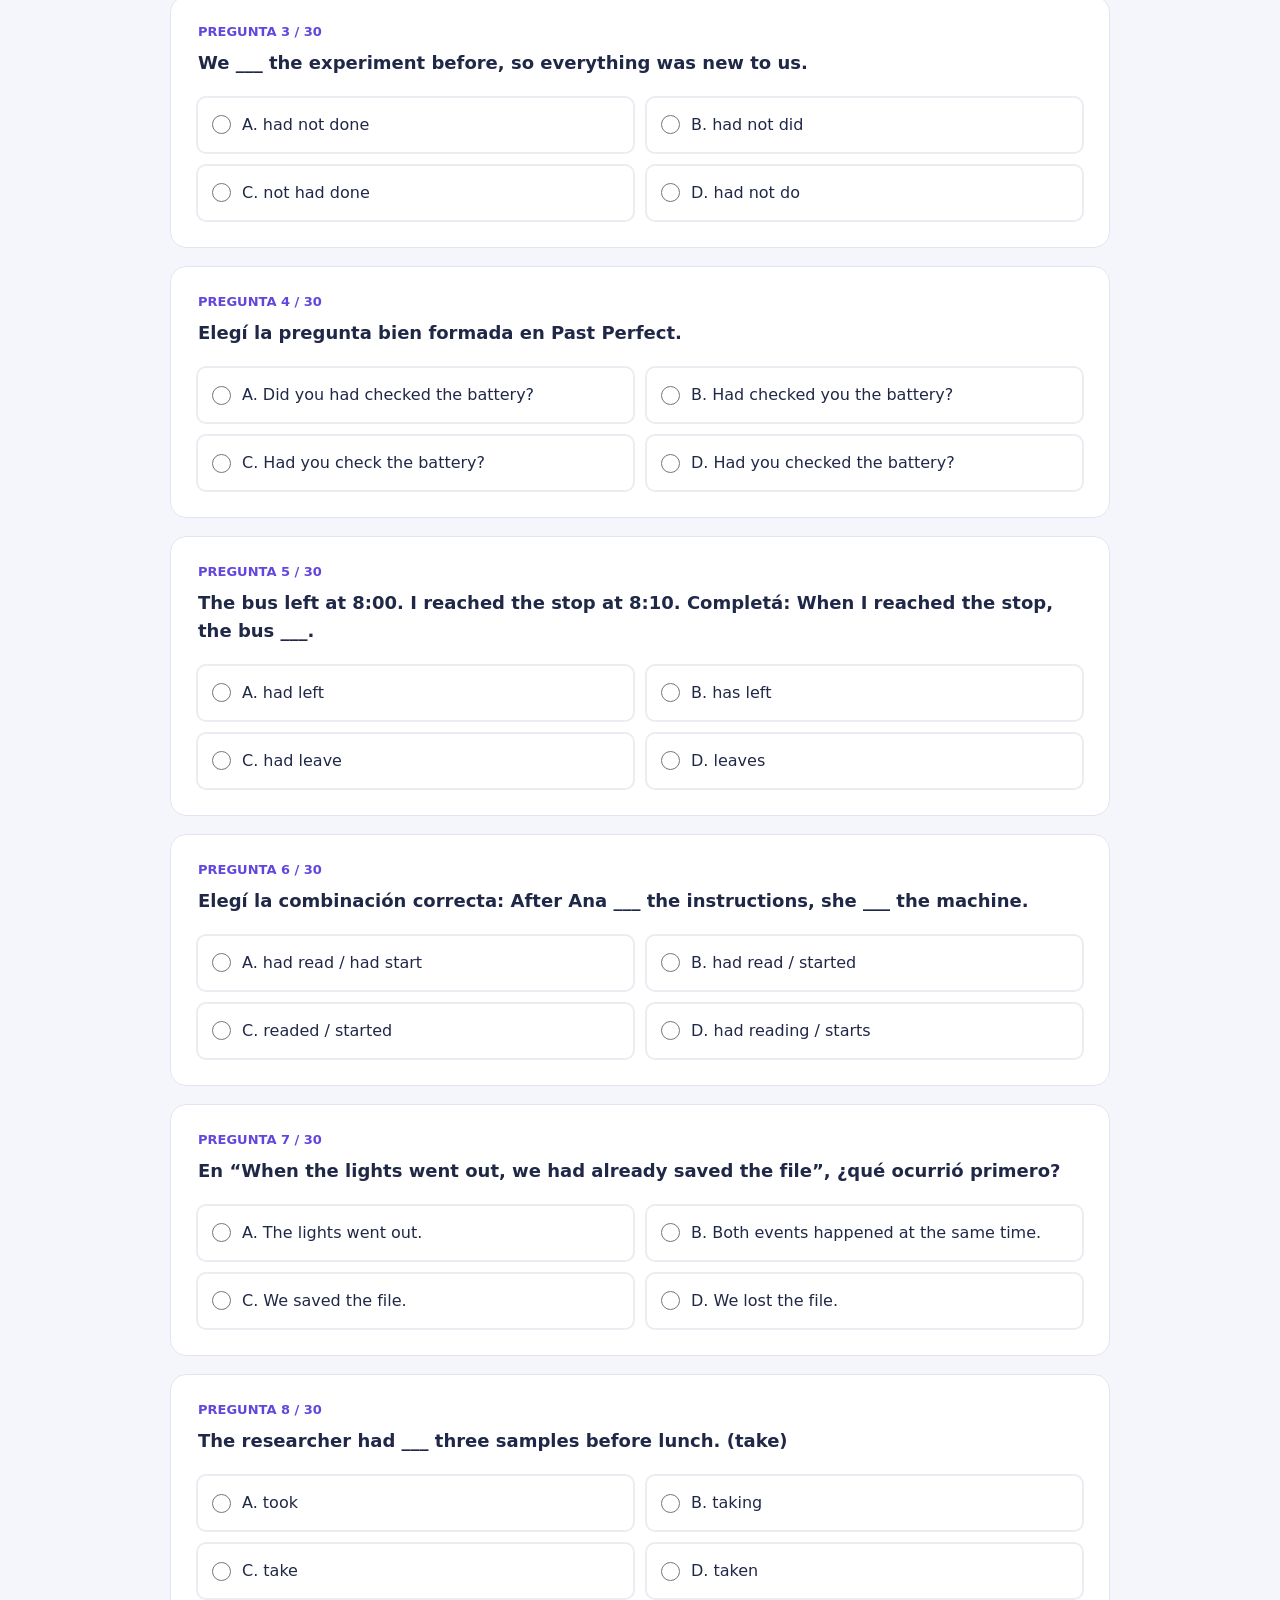
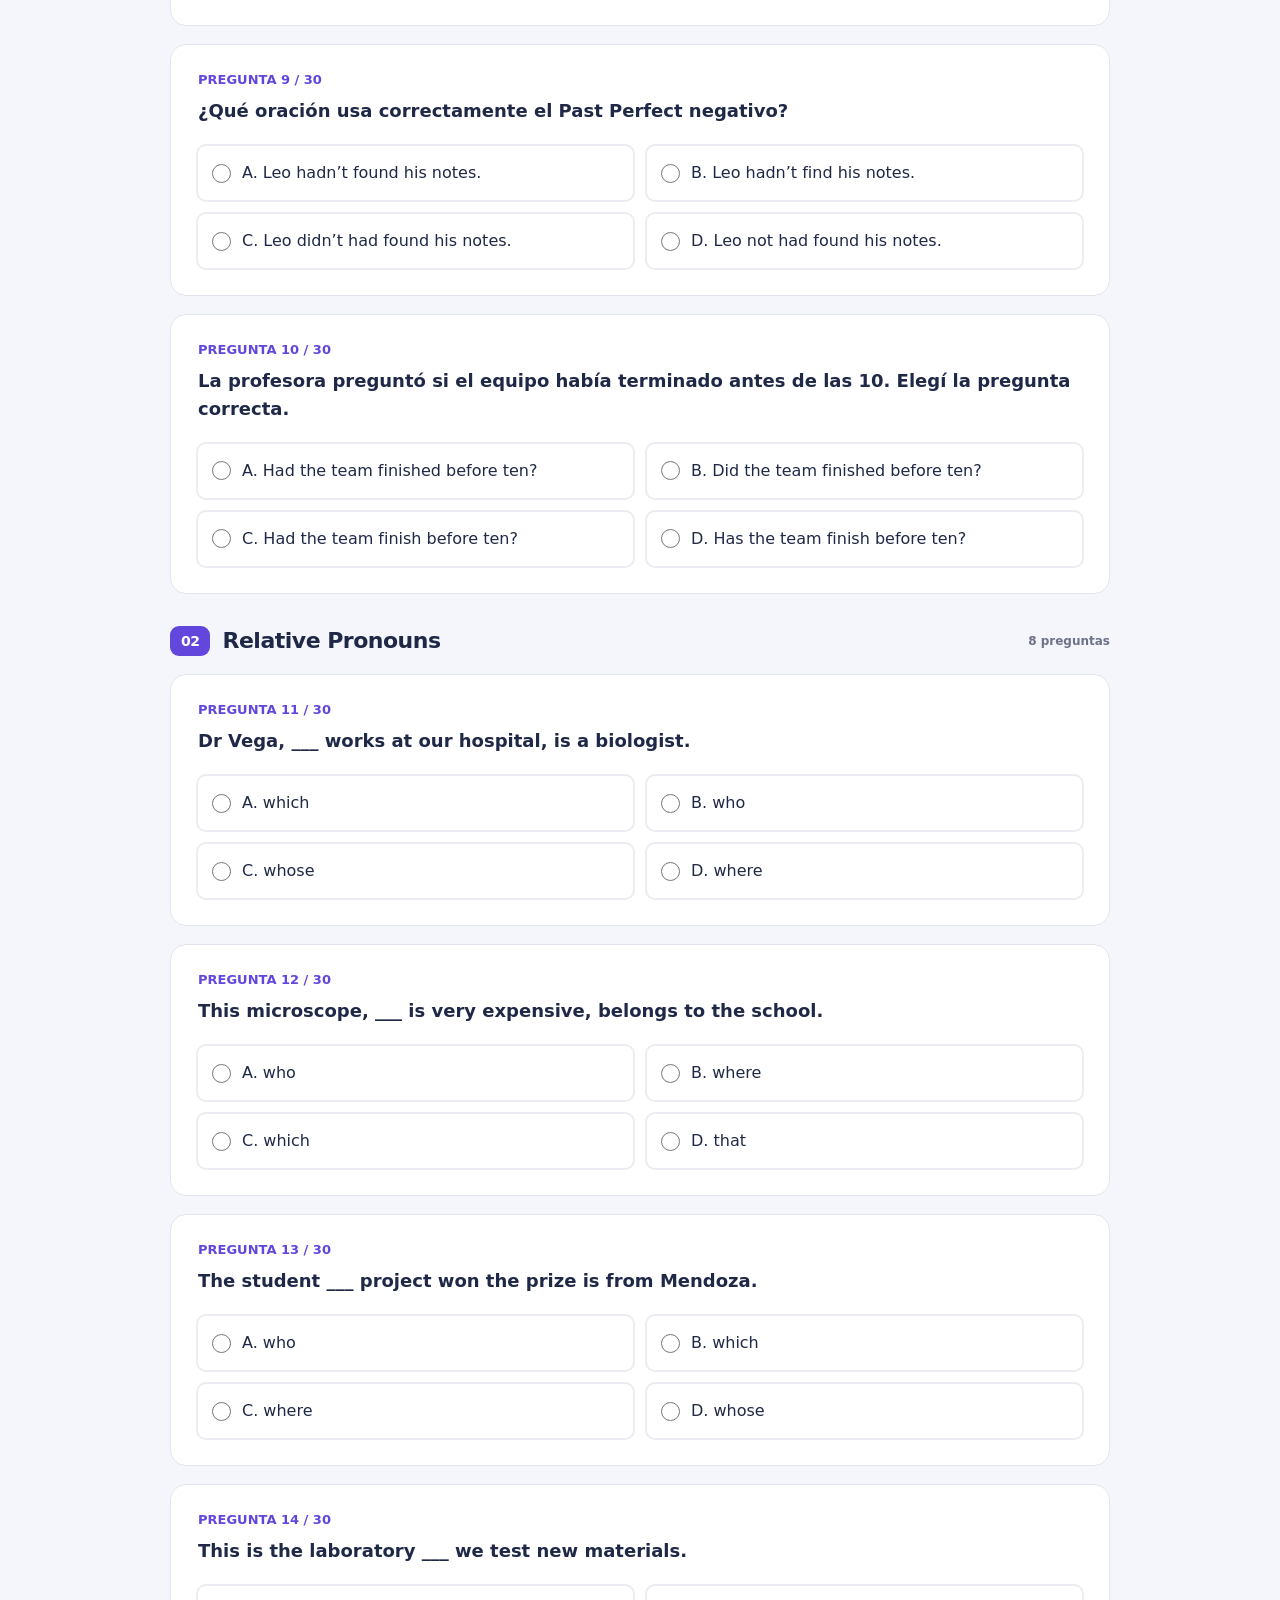
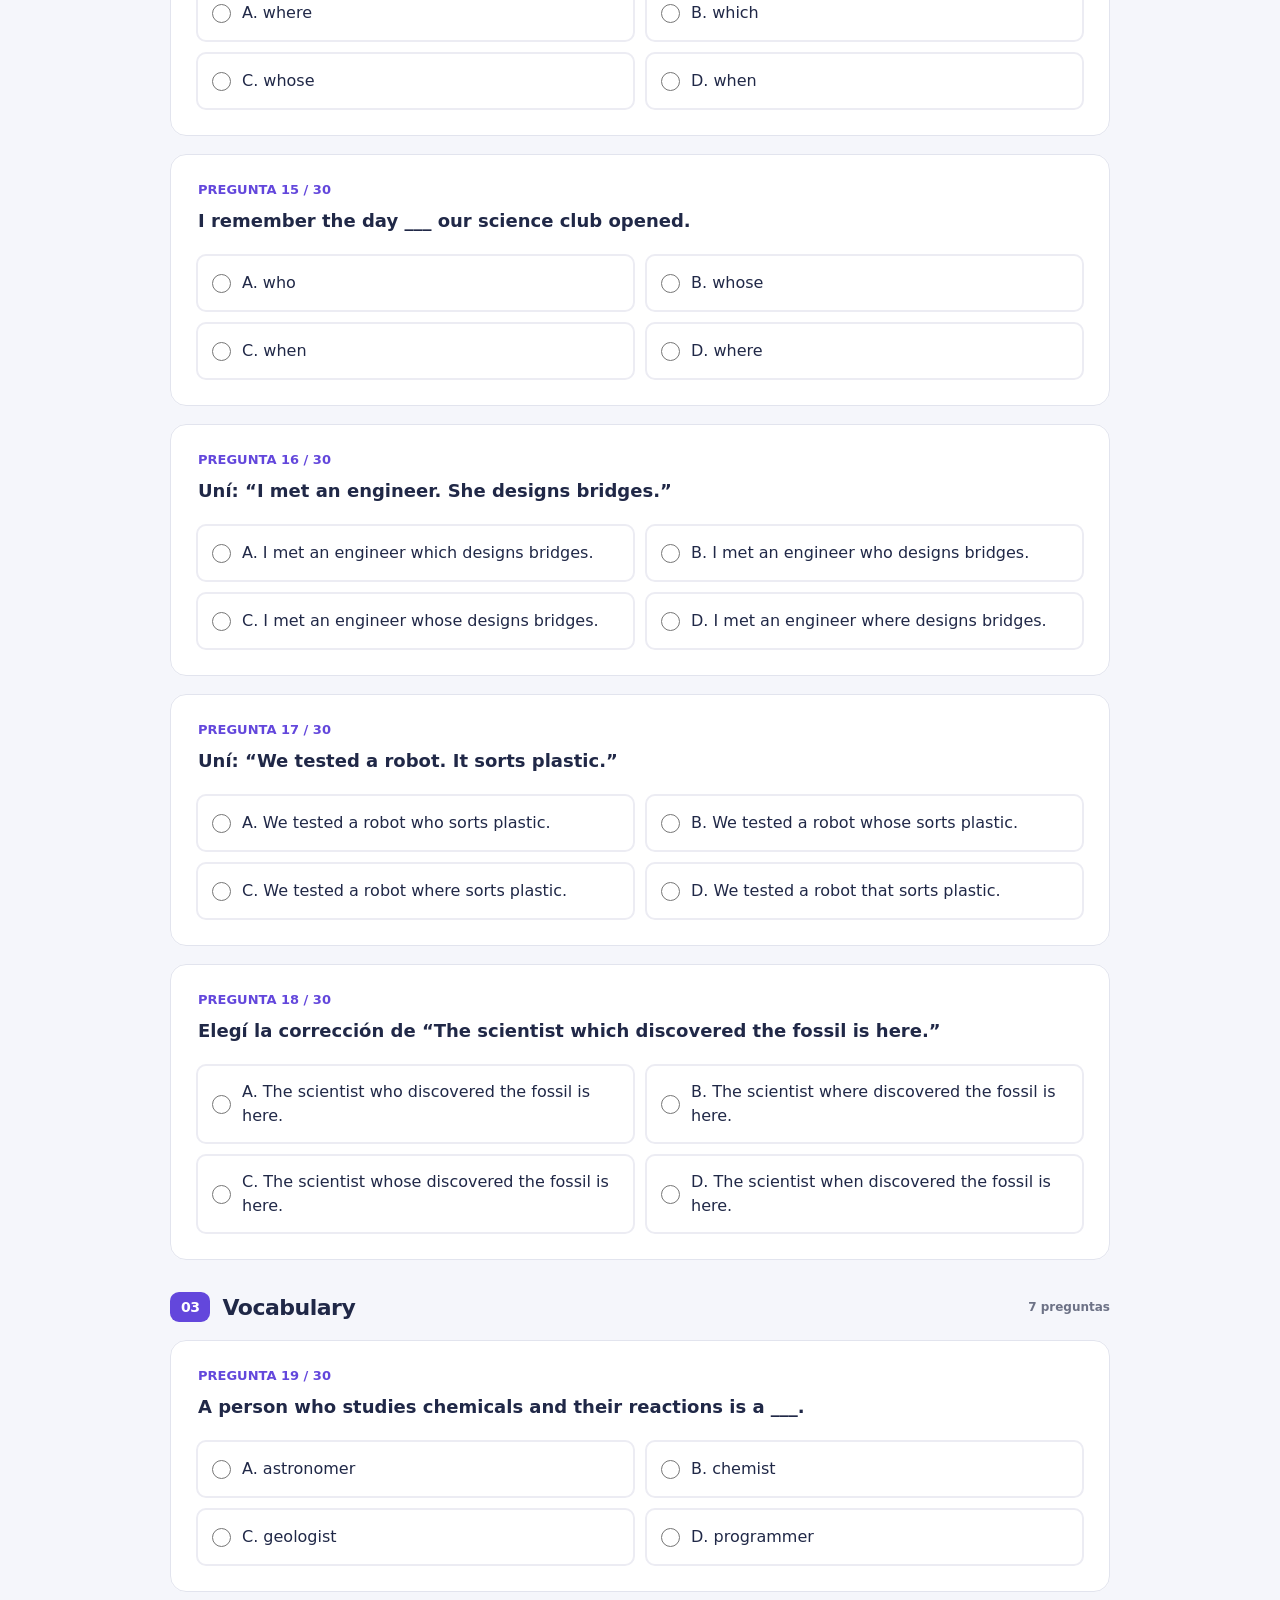
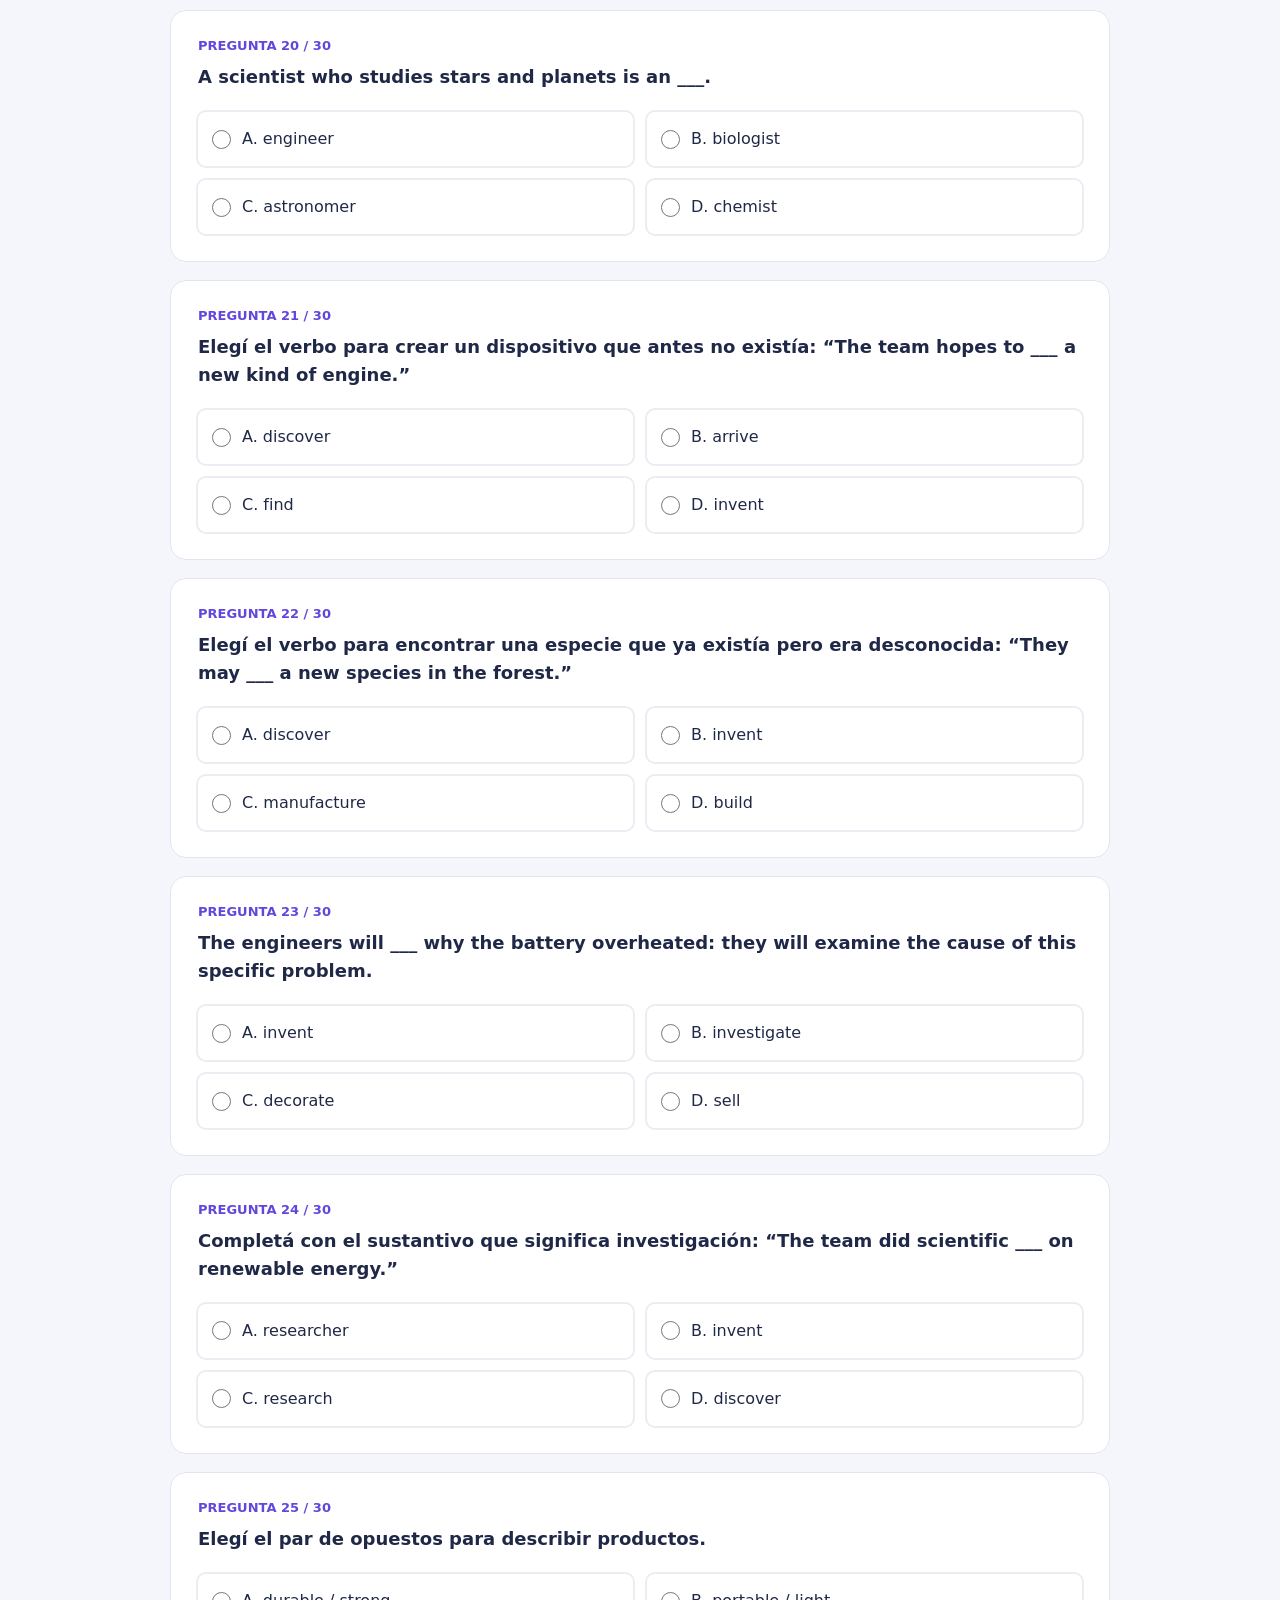
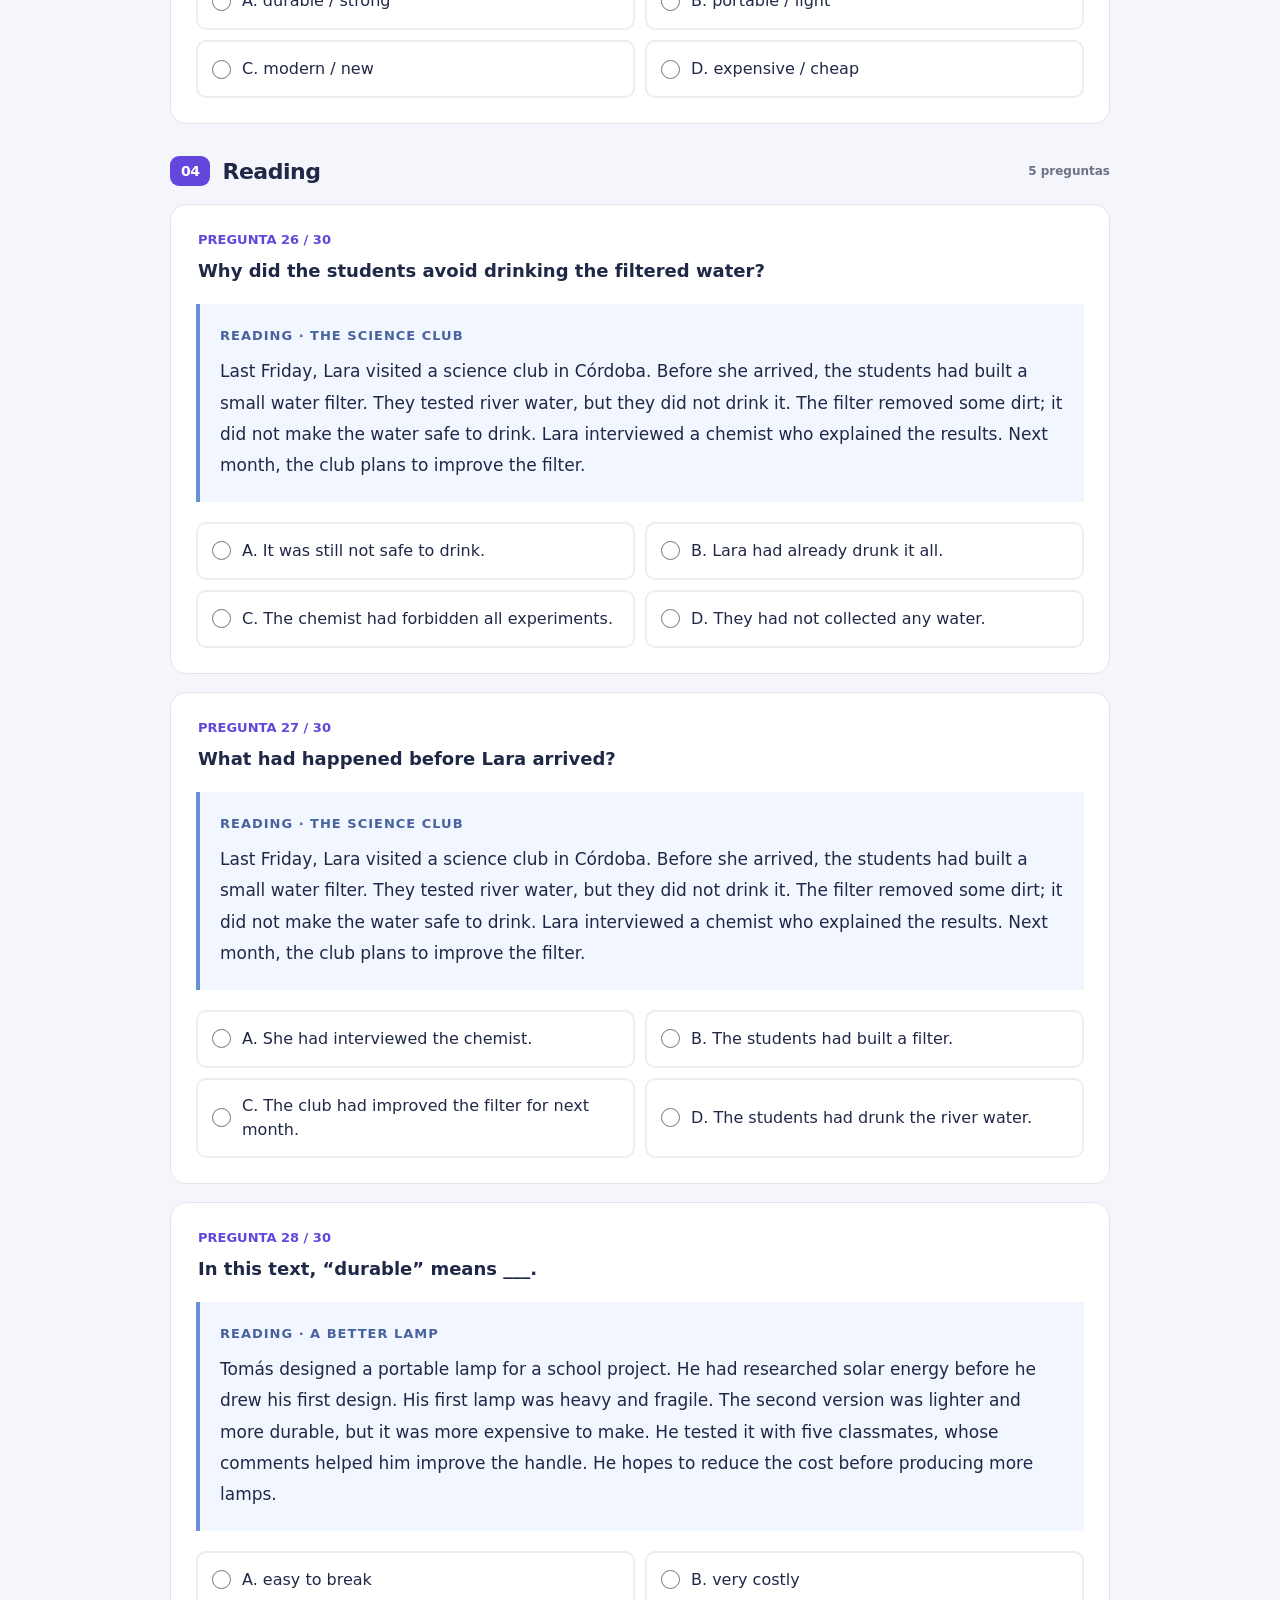
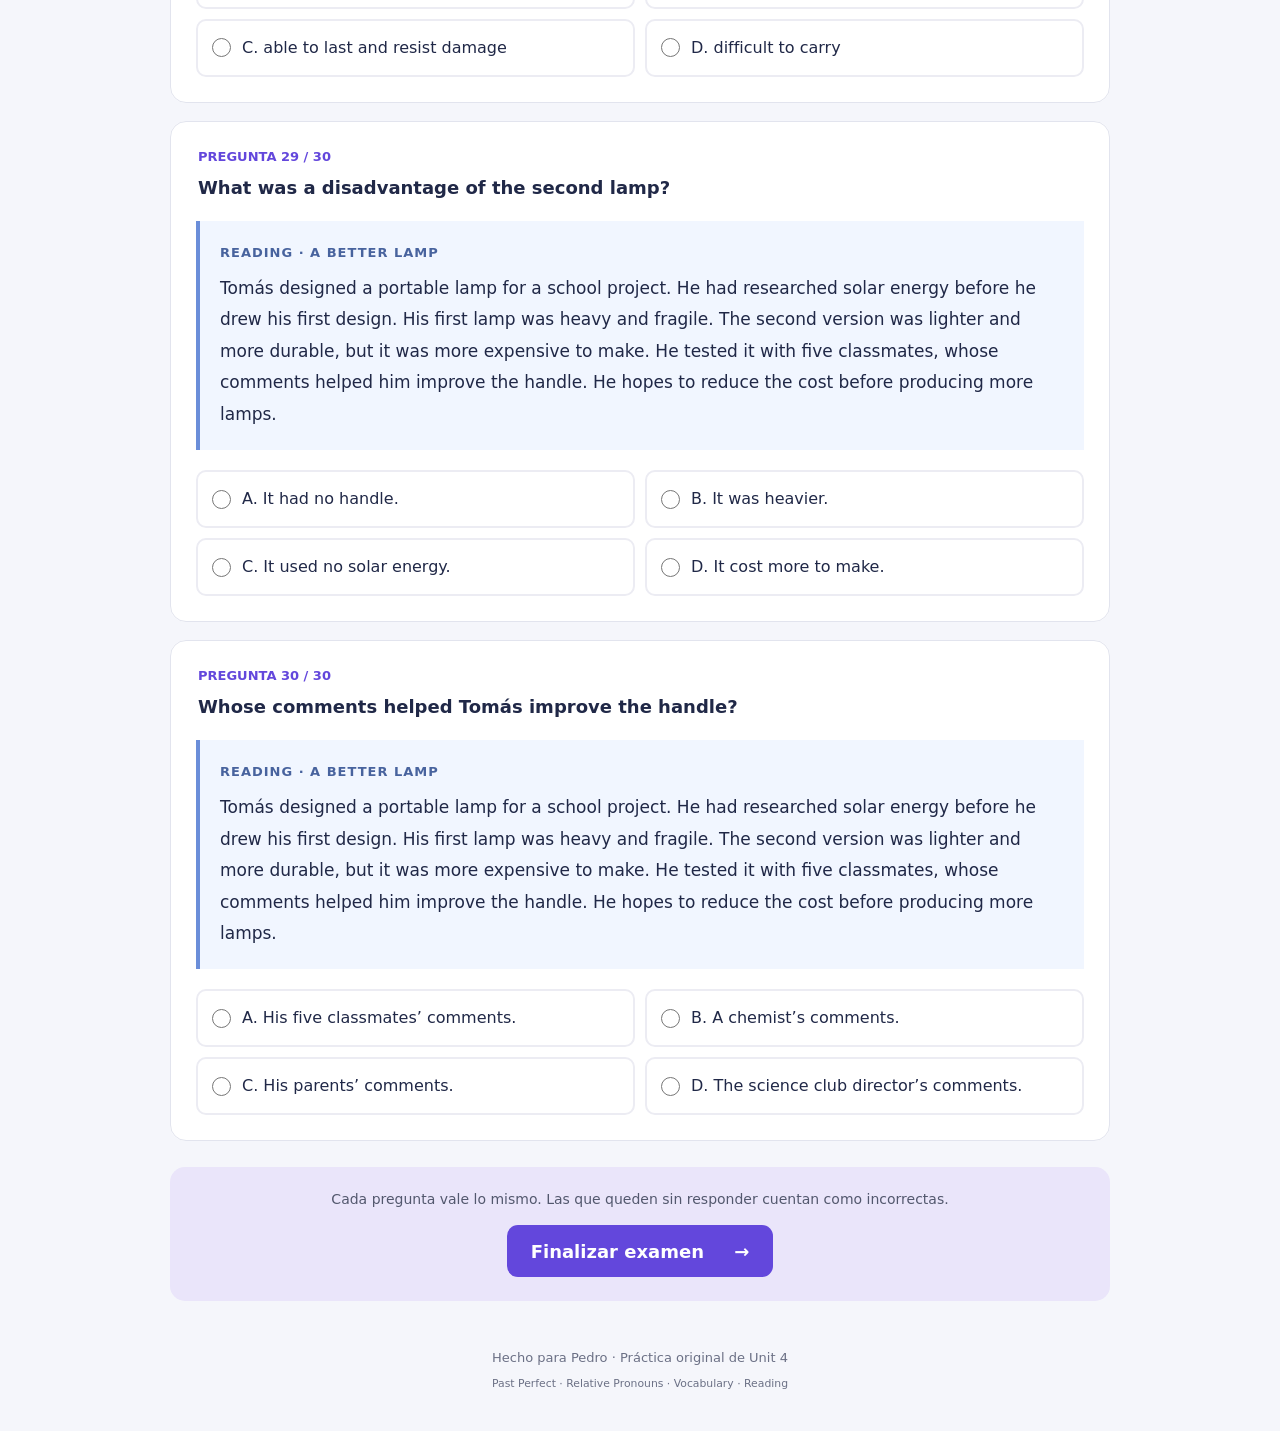
==== commit 783e96c6: "Add Unit 7 Final Mission with learning games and sequential progress" ====
--- a/index.html
+++ b/index.html
@@ -10,7 +10,7 @@
 <body>
   <header><a class="brand" href="index.html"><span class="logo" aria-hidden="true">e<span>c</span></span> ENGLISH CHALLENGE</a><span class="badge">4.º año · Secundaria</span></header>
   <main>
-    <nav class="challenge-nav" aria-label="Secciones"><a href="unit6.html">Unit 6 · Refuerzo y práctica</a><a href="index.html" aria-current="page">01 · Evaluación original</a><a href="refuerzo.html">02 · Refuerzo de Pedro</a><a href="learning.html">Aprendamos el pasado →</a><a href="verb-families.html">Familias de verbos</a><a href="final.html">Desafío final</a><a href="precision.html">Entrenamiento</a><a href="first-events.html">¿Qué pasó primero?</a></nav>
+    <nav class="challenge-nav" aria-label="Secciones"><a href="unit7.html">🚀 UNIT 7 — THE FINAL MISSION!</a><a href="unit6.html">Unit 6 · Refuerzo y práctica</a><a href="index.html" aria-current="page">01 · Evaluación original</a><a href="refuerzo.html">02 · Refuerzo de Pedro</a><a href="learning.html">Aprendamos el pasado →</a><a href="verb-families.html">Familias de verbos</a><a href="final.html">Desafío final</a><a href="precision.html">Entrenamiento</a><a href="first-events.html">¿Qué pasó primero?</a></nav>
     <section class="hero"><div><span class="eyebrow">TU PRÓXIMO DESAFÍO</span><h1>English Challenge <span>Unit 4<span class="dot">.</span></span></h1><p>Hola, Pedro. Poné a prueba lo que aprendiste.<br>Concentrate, elegí y descubrí cuánto avanzaste.</p><div class="chips"><span>30 preguntas</span><span>Sin límite de tiempo</span><span>Nota sobre 100</span></div></div><div class="hero-art" aria-hidden="true"><span class="orbit">✦</span><strong>A<span>+</span></strong><small>LET’S DO THIS!</small></div></section>
     <section class="instructions"><span aria-hidden="true">✦</span><p>Elegí una respuesta por pregunta. Podés cambiarla antes de finalizar. Al terminar vas a ver tu nota y una explicación de cada respuesta.</p></section>
     <section class="finish" aria-label="Resultados locales de Pedro">
